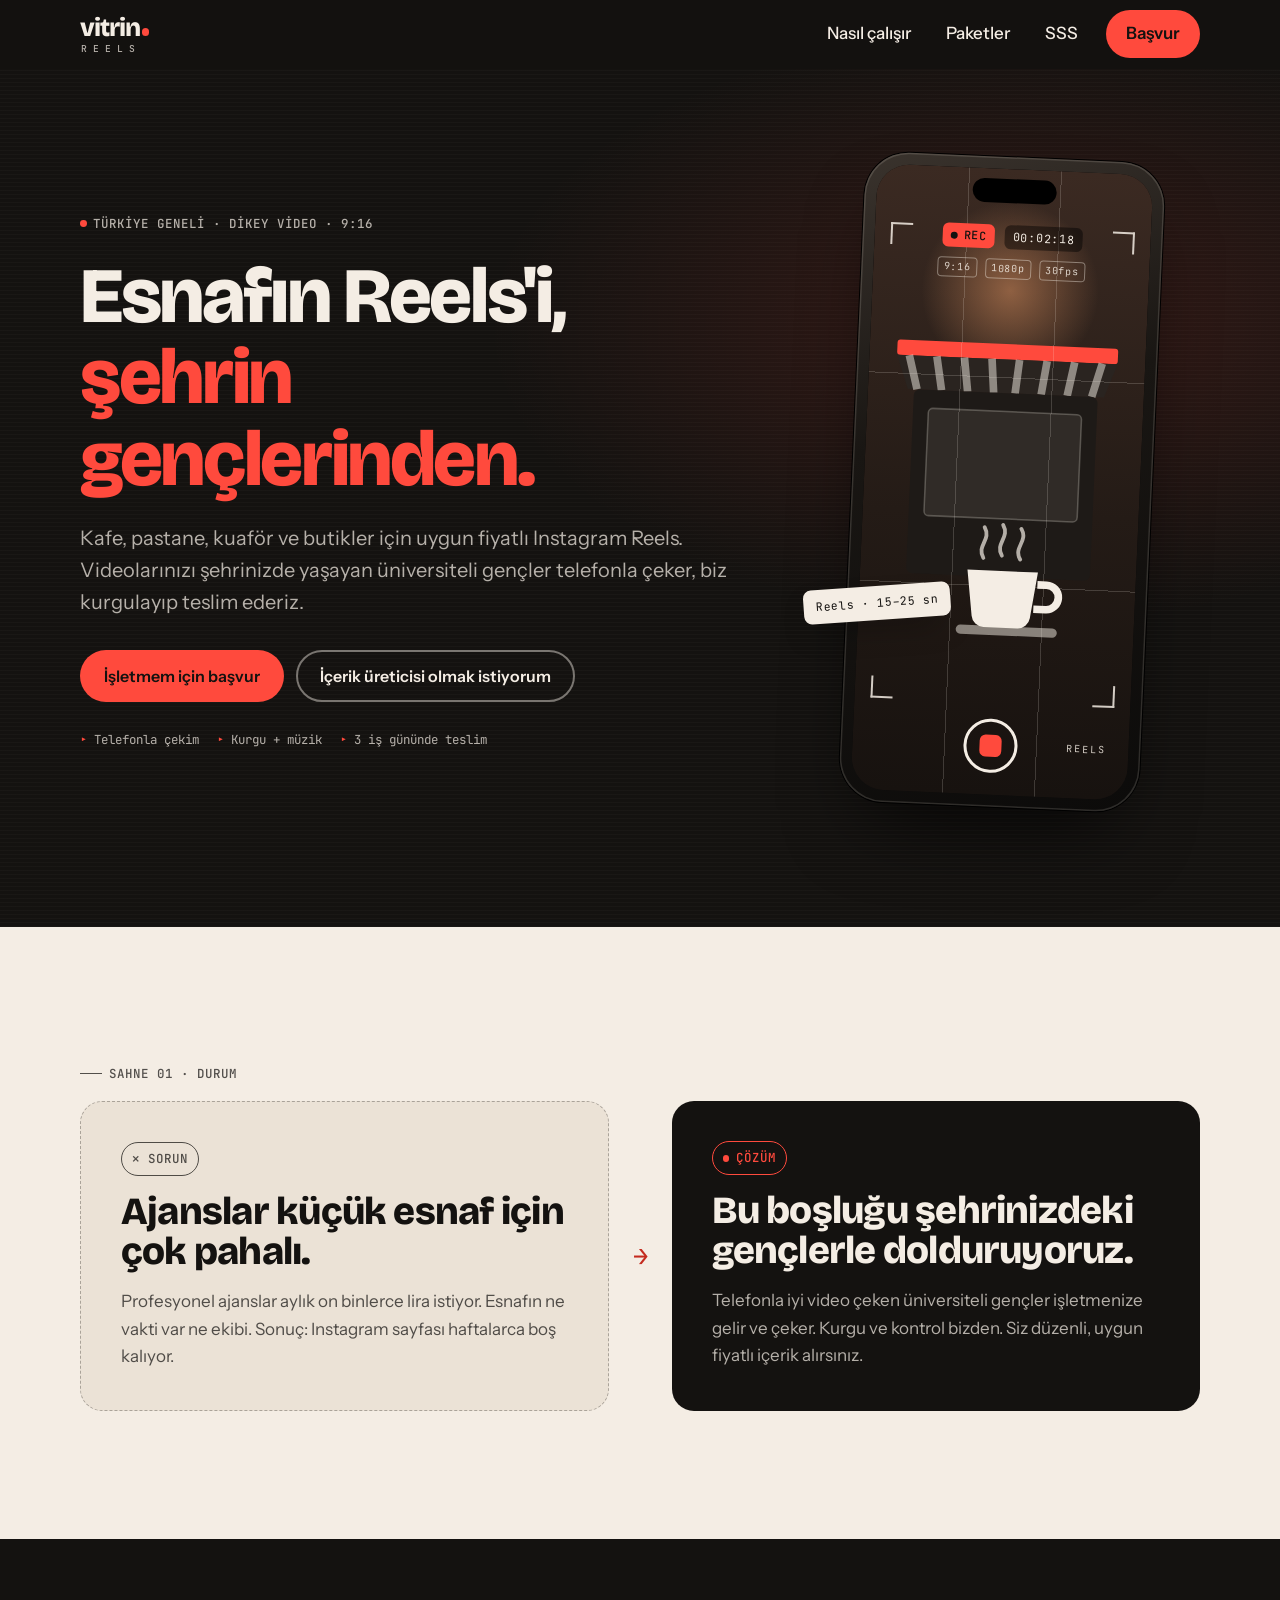
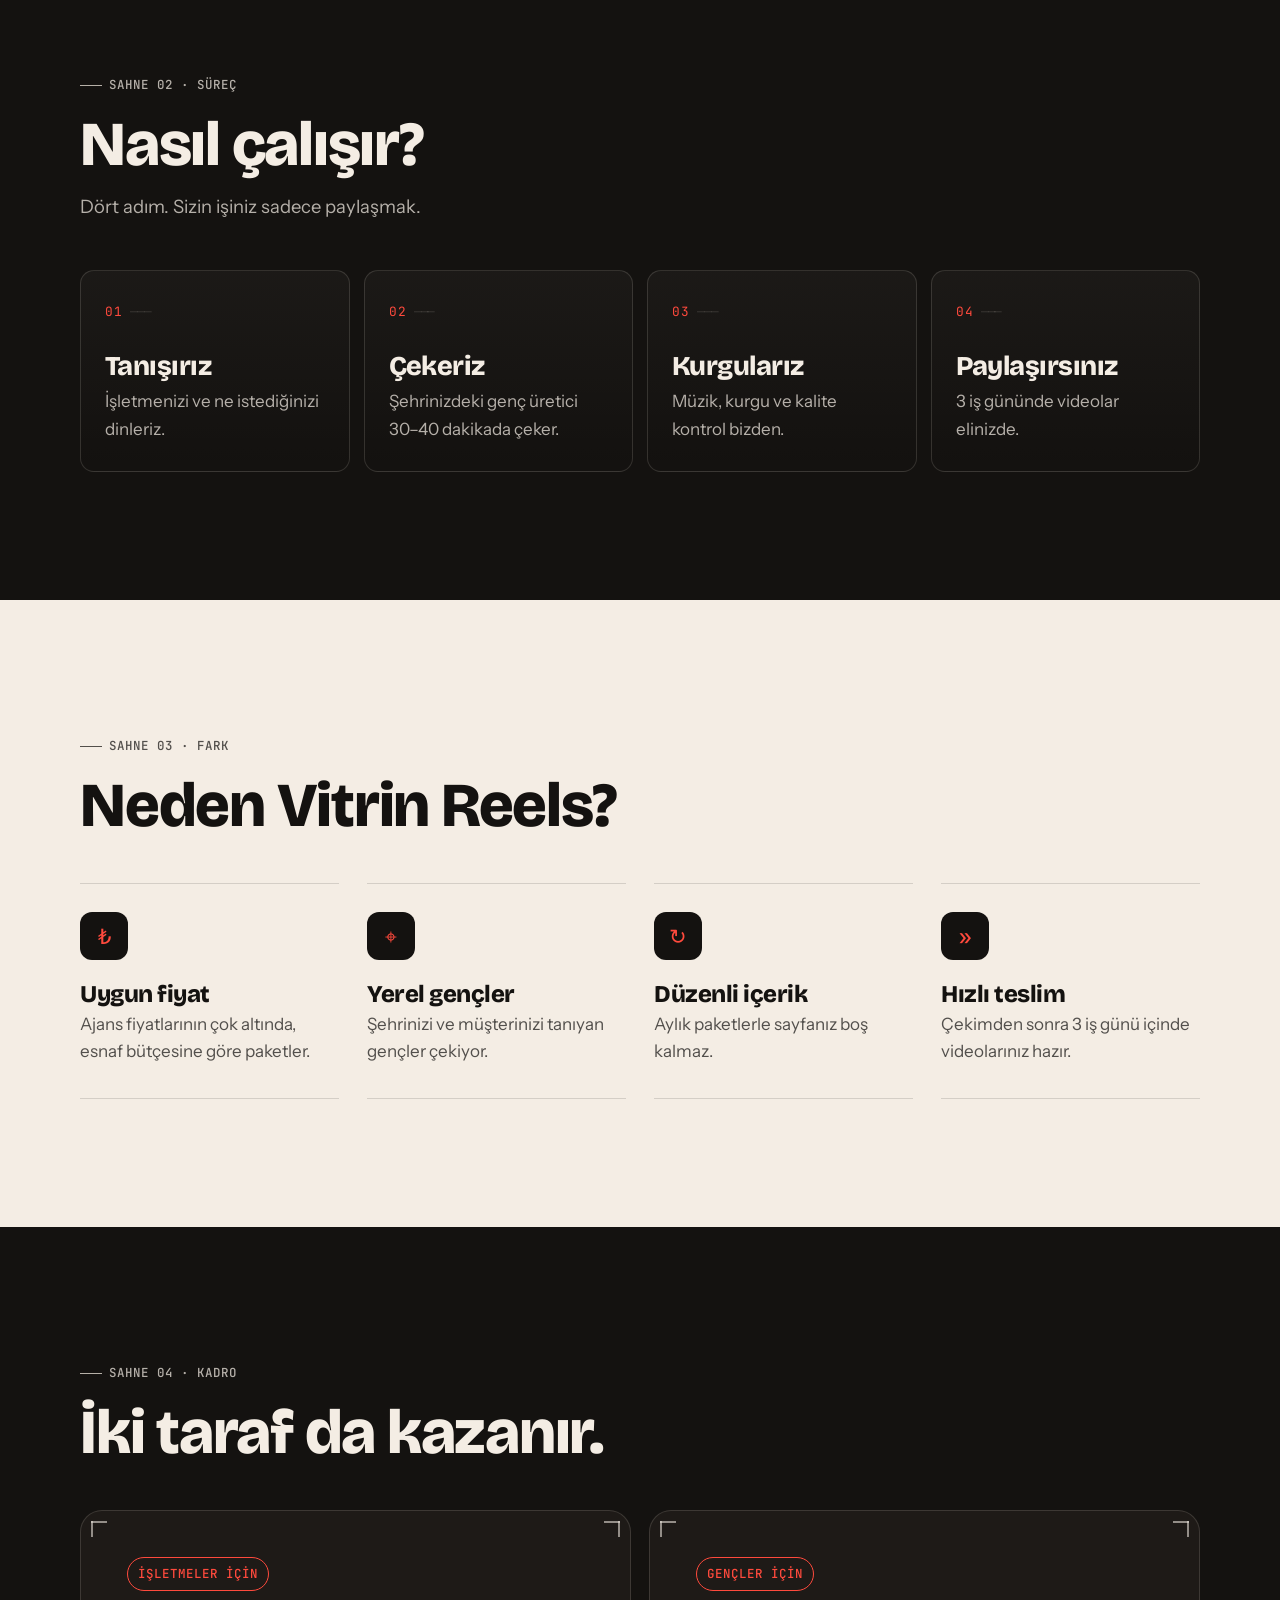
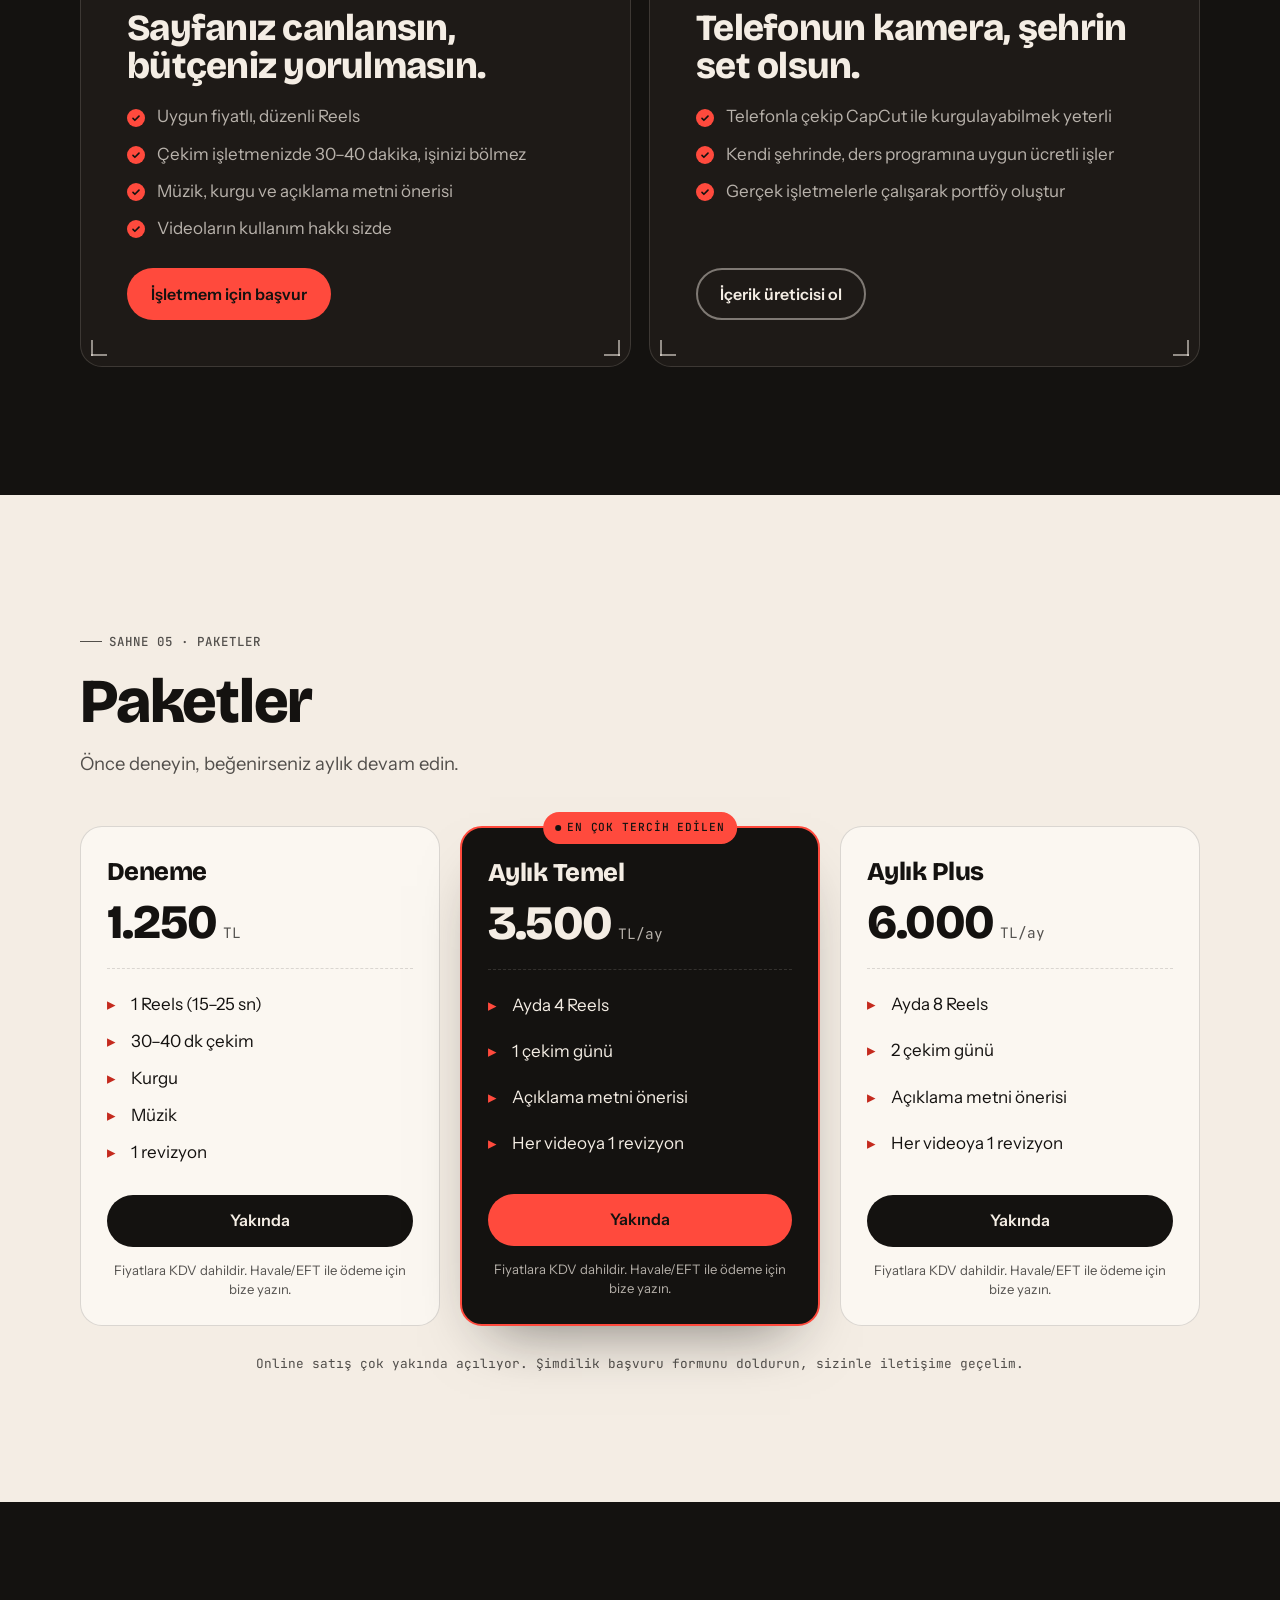
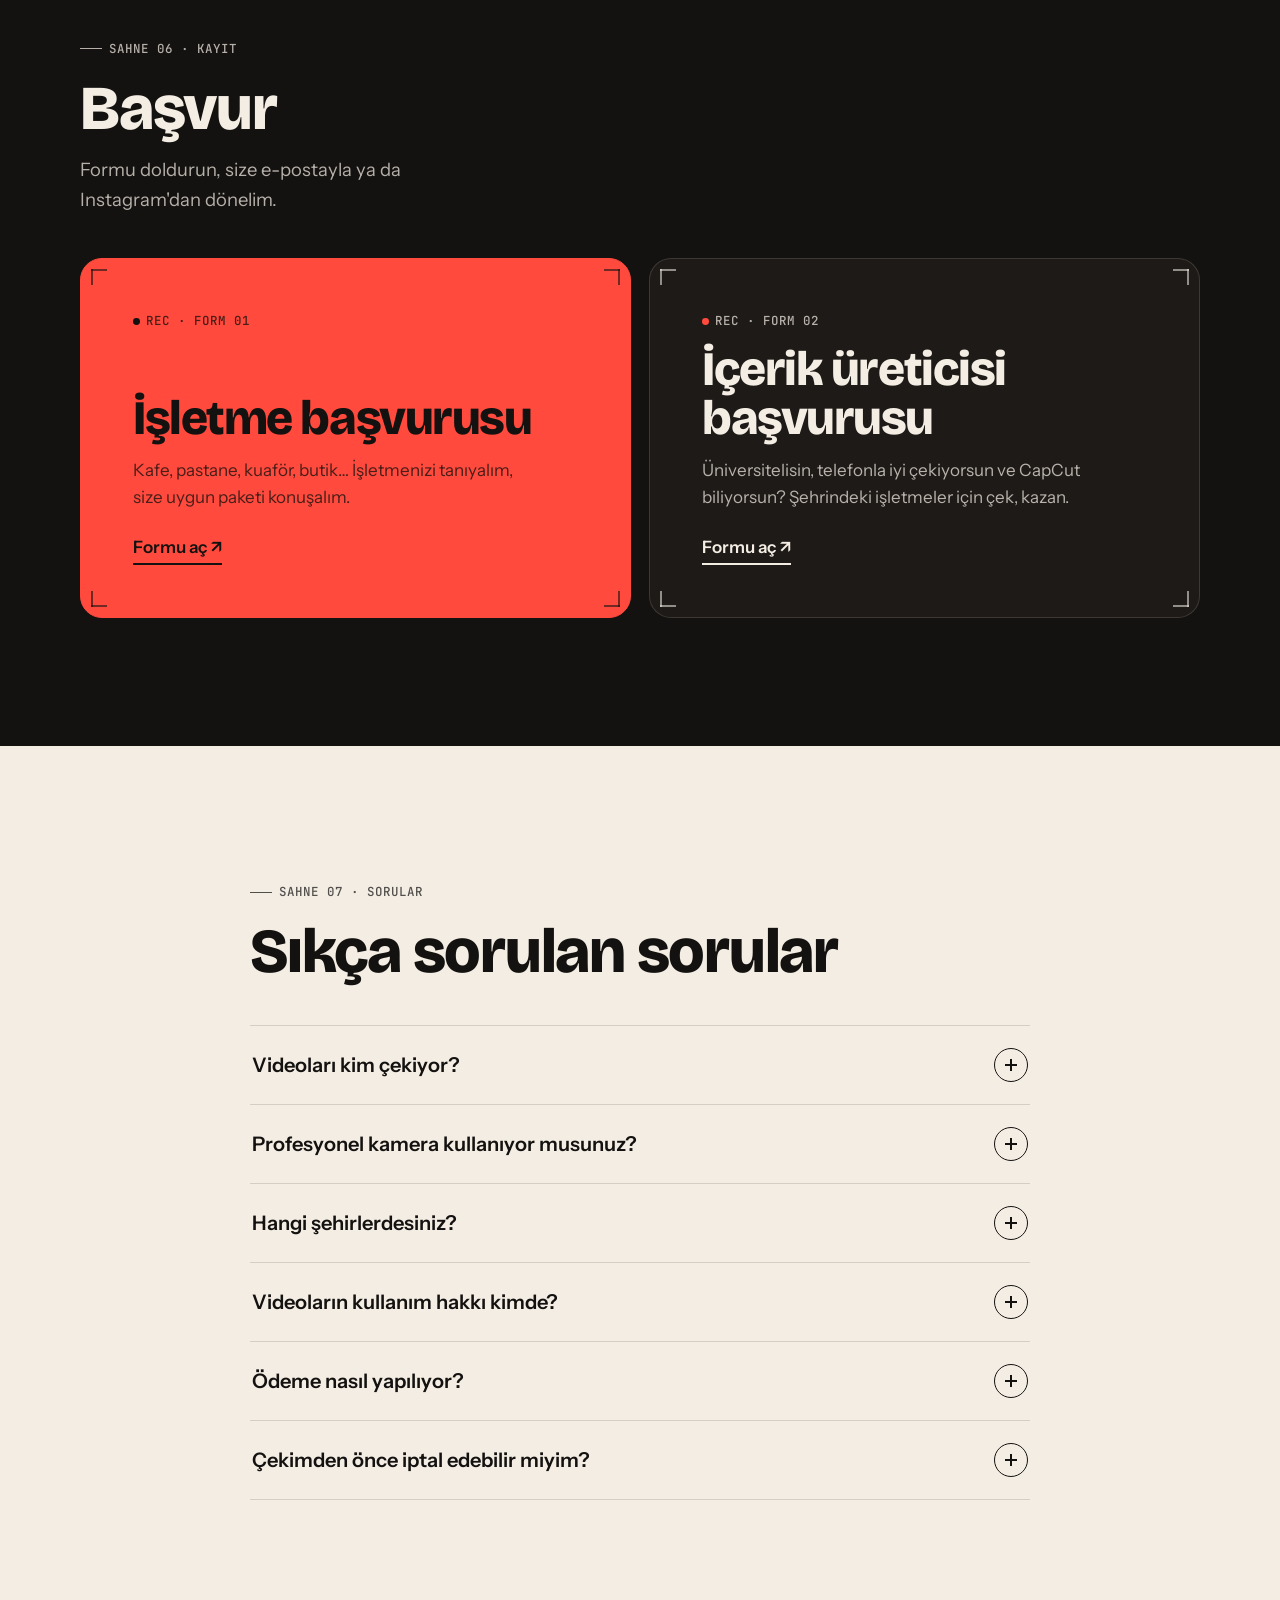
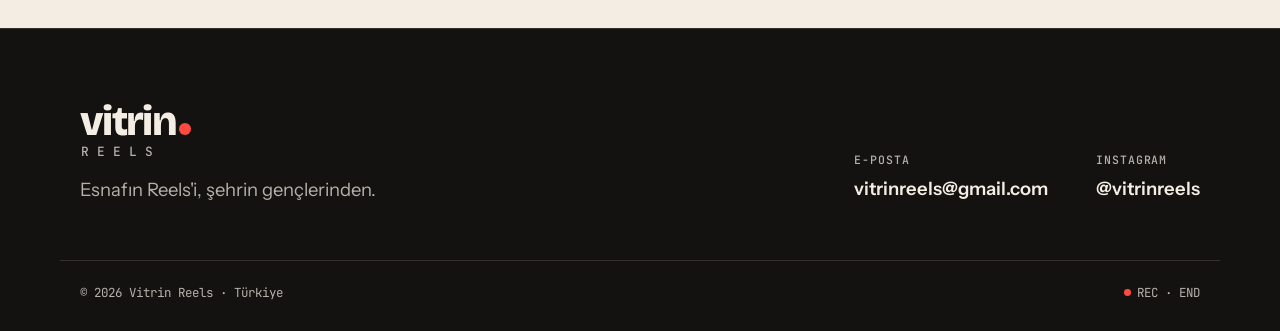
==== index.html @ be43113b "Vitrin Reels statik tanıtım sitesi Co-Authored-By: Claude Opus 5.5 <noreply@anthropic.com> Claude-Se" ====
<!DOCTYPE html>
<html lang="tr">
<head>
  <meta charset="utf-8">
  <meta name="viewport" content="width=device-width, initial-scale=1">
  <title>Vitrin Reels · Esnafın Reels'i, şehrin gençlerinden</title>
  <meta name="description" content="Kafe, pastane, kuaför ve butikler için uygun fiyatlı Instagram Reels. Videolarınızı şehrinizdeki üniversiteli gençler çekiyor, 3 iş gününde teslim ediyoruz.">
  <meta name="theme-color" content="#141210">
  <link rel="canonical" href="https://vitrinreels.netlify.app/">

  <!-- Open Graph -->
  <meta property="og:type" content="website">
  <meta property="og:locale" content="tr_TR">
  <meta property="og:site_name" content="Vitrin Reels">
  <meta property="og:title" content="Vitrin Reels · Esnafın Reels'i, şehrin gençlerinden">
  <meta property="og:description" content="Küçük işletmeler için uygun fiyatlı Instagram Reels. Şehrinizdeki üniversiteli gençler çekiyor, biz kurguluyoruz.">
  <meta property="og:url" content="https://vitrinreels.netlify.app/">
  <meta property="og:image" content="https://vitrinreels.netlify.app/assets/og-image.png">
  <meta property="og:image:width" content="1200">
  <meta property="og:image:height" content="630">
  <meta property="og:image:alt" content="Vitrin Reels logosu ve sloganı: Esnafın Reels'i, şehrin gençlerinden.">
  <meta name="twitter:card" content="summary_large_image">

  <link rel="icon" href="assets/favicon.svg" type="image/svg+xml">

  <link rel="preconnect" href="https://fonts.googleapis.com">
  <link rel="preconnect" href="https://fonts.gstatic.com" crossorigin>
  <link href="https://fonts.googleapis.com/css2?family=Bricolage+Grotesque:opsz,wght@12..96,800&family=Instrument+Sans:wght@400;500;600&family=JetBrains+Mono:wght@400;500&display=swap" rel="stylesheet">
  <link rel="stylesheet" href="styles.css">
  <script>document.documentElement.classList.add('js');</script>
</head>
<body>
  <a class="skip-link" href="#main">İçeriğe geç</a>

  <!-- ============ ÜST MENÜ ============ -->
  <header class="site-header" id="top">
    <div class="container header-inner">
      <a href="#top" class="logo" aria-label="Vitrin Reels ana sayfa">
        <span class="logo-word">vitrin<span class="logo-dot" aria-hidden="true"></span></span>
        <span class="logo-sub" aria-hidden="true">REELS</span>
      </a>

      <button class="nav-toggle" type="button" aria-expanded="false" aria-controls="site-nav">
        <span class="nav-toggle-bars" aria-hidden="true"></span>
        <span class="sr-only">Menüyü aç</span>
      </button>

      <nav class="site-nav" id="site-nav" aria-label="Ana menü">
        <ul>
          <li><a href="#nasil-calisir">Nasıl çalışır</a></li>
          <li><a href="#paketler">Paketler</a></li>
          <li><a href="#sss">SSS</a></li>
          <li><a href="#basvur" class="nav-cta">Başvur</a></li>
        </ul>
      </nav>
    </div>
  </header>

  <main id="main">

    <!-- ============ HERO ============ -->
    <section class="hero section-dark" aria-labelledby="hero-title">
      <div class="container hero-inner">
        <div class="hero-copy">
          <p class="eyebrow"><span class="rec-dot" aria-hidden="true"></span>Türkiye geneli · Dikey video · 9:16</p>
          <h1 id="hero-title">Esnafın Reels'i, <span class="accent">şehrin gençlerinden.</span></h1>
          <p class="lead">Kafe, pastane, kuaför ve butikler için uygun fiyatlı Instagram Reels. Videolarınızı şehrinizde yaşayan üniversiteli gençler telefonla çeker, biz kurgulayıp teslim ederiz.</p>
          <div class="hero-actions">
            <a class="btn btn-primary" href="https://docs.google.com/forms/d/e/1FAIpQLScoWsNWfD9kAxKCf1tmM8WIhDssrzNHuxrpCHWDrNPGf_NB4g/viewform" target="_blank" rel="noopener">İşletmem için başvur <span class="sr-only">(yeni sekmede açılır)</span></a>
            <a class="btn btn-ghost" href="https://docs.google.com/forms/d/e/1FAIpQLSdbglWuqk3YiupQn_9ULbdNvrzKABkJ-2bBpy2M4EHx_Mv60g/viewform" target="_blank" rel="noopener">İçerik üreticisi olmak istiyorum <span class="sr-only">(yeni sekmede açılır)</span></a>
          </div>
          <ul class="hero-tags" aria-label="Öne çıkanlar">
            <li>Telefonla çekim</li>
            <li>Kurgu + müzik</li>
            <li>3 iş gününde teslim</li>
          </ul>
        </div>

        <div class="hero-visual">
          <div class="phone" role="img" aria-label="Telefon ekranında kayıt yapan bir Reels çekimi canlandırması">
            <div class="phone-notch" aria-hidden="true"></div>
            <div class="viewfinder" aria-hidden="true">
              <div class="vf-scene">
                <span class="vf-sun"></span>
                <!-- Basit vitrin / kafe sahnesi -->
                <svg class="vf-illustration" viewBox="0 0 180 320" xmlns="http://www.w3.org/2000/svg">
                  <rect x="18" y="70" width="144" height="10" rx="2" fill="#ff4a3d"/>
                  <path d="M18 80h144l-8 22H26z" fill="#2a2420"/>
                  <path d="M26 80l6 22M44 80l4 22M62 80l3 22M80 80l2 22M98 80l-2 22M116 80l-3 22M134 80l-4 22M152 80l-6 22" stroke="#f4ede4" stroke-opacity=".5" stroke-width="5"/>
                  <rect x="30" y="102" width="120" height="120" rx="4" fill="#1e1a17"/>
                  <rect x="40" y="114" width="100" height="70" rx="3" fill="#f4ede4" fill-opacity=".08" stroke="#f4ede4" stroke-opacity=".25"/>
                  <g class="vf-steam" stroke="#f4ede4" stroke-opacity=".7" stroke-width="2.5" fill="none" stroke-linecap="round">
                    <path d="M80 210c-5-8 5-12 0-20"/>
                    <path d="M92 208c-5-8 5-12 0-20"/>
                    <path d="M104 210c-5-8 5-12 0-20"/>
                  </g>
                  <path d="M70 218h46l-4 30a8 8 0 0 1-8 7H82a8 8 0 0 1-8-7z" fill="#f4ede4"/>
                  <path d="M116 226h6a8 8 0 0 1 0 16h-8" stroke="#f4ede4" stroke-width="5" fill="none"/>
                  <rect x="64" y="254" width="66" height="6" rx="3" fill="#f4ede4" fill-opacity=".5"/>
                </svg>
              </div>

              <div class="vf-grid"></div>
              <span class="vf-corner tl"></span><span class="vf-corner tr"></span>
              <span class="vf-corner bl"></span><span class="vf-corner br"></span>

              <div class="vf-top">
                <span class="vf-rec"><span class="rec-dot"></span>REC</span>
                <span class="vf-time" data-timecode>00:00:00</span>
              </div>
              <div class="vf-meta">
                <span>9:16</span><span>1080p</span><span>30fps</span>
              </div>

              <div class="vf-caption">
                <span class="vf-caption-line">Bugün vitrinde:</span>
                <span class="vf-caption-line strong">taze çıkan kahve ☕</span>
              </div>

              <div class="vf-bottom">
                <div class="vf-audio"><i></i><i></i><i></i><i></i><i></i><i></i></div>
                <span class="vf-shutter"></span>
                <span class="vf-label">REELS</span>
              </div>
            </div>
          </div>
          <span class="hero-badge" aria-hidden="true">Reels · 15–25 sn</span>
        </div>
      </div>
    </section>

    <!-- ============ SORUN / ÇÖZÜM ============ -->
    <section class="problem section-light" aria-labelledby="problem-title">
      <div class="container">
        <p class="section-tag">Sahne 01 · Durum</p>
        <h2 id="problem-title" class="sr-only">Sorun ve çözüm</h2>
        <div class="ps-grid">
          <article class="ps-card ps-problem reveal">
            <p class="tag tag-muted">✕ Sorun</p>
            <h3>Ajanslar küçük esnaf için çok pahalı.</h3>
            <p>Profesyonel ajanslar aylık on binlerce lira istiyor. Esnafın ne vakti var ne ekibi. Sonuç: Instagram sayfası haftalarca boş kalıyor.</p>
          </article>
          <div class="ps-arrow" aria-hidden="true">→</div>
          <article class="ps-card ps-solution reveal">
            <p class="tag"><span class="rec-dot" aria-hidden="true"></span>Çözüm</p>
            <h3>Bu boşluğu şehrinizdeki gençlerle dolduruyoruz.</h3>
            <p>Telefonla iyi video çeken üniversiteli gençler işletmenize gelir ve çeker. Kurgu ve kontrol bizden. Siz düzenli, uygun fiyatlı içerik alırsınız.</p>
          </article>
        </div>
      </div>
    </section>

    <!-- ============ NASIL ÇALIŞIR ============ -->
    <section class="how section-dark" id="nasil-calisir" aria-labelledby="how-title">
      <div class="container">
        <p class="section-tag">Sahne 02 · Süreç</p>
        <h2 id="how-title">Nasıl çalışır?</h2>
        <p class="section-lead">Dört adım. Sizin işiniz sadece paylaşmak.</p>
        <ol class="steps">
          <li class="step reveal">
            <span class="step-num">01</span>
            <h3>Tanışırız</h3>
            <p>İşletmenizi ve ne istediğinizi dinleriz.</p>
          </li>
          <li class="step reveal">
            <span class="step-num">02</span>
            <h3>Çekeriz</h3>
            <p>Şehrinizdeki genç üretici 30–40 dakikada çeker.</p>
          </li>
          <li class="step reveal">
            <span class="step-num">03</span>
            <h3>Kurgularız</h3>
            <p>Müzik, kurgu ve kalite kontrol bizden.</p>
          </li>
          <li class="step reveal">
            <span class="step-num">04</span>
            <h3>Paylaşırsınız</h3>
            <p>3 iş gününde videolar elinizde.</p>
          </li>
        </ol>
      </div>
    </section>

    <!-- ============ NEDEN ============ -->
    <section class="why section-light" aria-labelledby="why-title">
      <div class="container">
        <p class="section-tag">Sahne 03 · Fark</p>
        <h2 id="why-title">Neden Vitrin Reels?</h2>
        <ul class="why-grid">
          <li class="why-item reveal">
            <span class="why-icon" aria-hidden="true">₺</span>
            <h3>Uygun fiyat</h3>
            <p>Ajans fiyatlarının çok altında, esnaf bütçesine göre paketler.</p>
          </li>
          <li class="why-item reveal">
            <span class="why-icon" aria-hidden="true">⌖</span>
            <h3>Yerel gençler</h3>
            <p>Şehrinizi ve müşterinizi tanıyan gençler çekiyor.</p>
          </li>
          <li class="why-item reveal">
            <span class="why-icon" aria-hidden="true">↻</span>
            <h3>Düzenli içerik</h3>
            <p>Aylık paketlerle sayfanız boş kalmaz.</p>
          </li>
          <li class="why-item reveal">
            <span class="why-icon" aria-hidden="true">»</span>
            <h3>Hızlı teslim</h3>
            <p>Çekimden sonra 3 iş günü içinde videolarınız hazır.</p>
          </li>
        </ul>
      </div>
    </section>

    <!-- ============ İKİ KİTLE ============ -->
    <section class="audience section-dark" aria-labelledby="audience-title">
      <div class="container">
        <p class="section-tag">Sahne 04 · Kadro</p>
        <h2 id="audience-title">İki taraf da kazanır.</h2>
        <div class="audience-grid">
          <article class="aud-card framed reveal">
            <span class="frame-corners" aria-hidden="true"></span>
            <p class="tag">İşletmeler için</p>
            <h3>Sayfanız canlansın, bütçeniz yorulmasın.</h3>
            <ul class="check-list">
              <li>Uygun fiyatlı, düzenli Reels</li>
              <li>Çekim işletmenizde 30–40 dakika, işinizi bölmez</li>
              <li>Müzik, kurgu ve açıklama metni önerisi</li>
              <li>Videoların kullanım hakkı sizde</li>
            </ul>
            <a class="btn btn-primary" href="https://docs.google.com/forms/d/e/1FAIpQLScoWsNWfD9kAxKCf1tmM8WIhDssrzNHuxrpCHWDrNPGf_NB4g/viewform" target="_blank" rel="noopener">İşletmem için başvur <span class="sr-only">(yeni sekmede açılır)</span></a>
          </article>
          <article class="aud-card framed reveal">
            <span class="frame-corners" aria-hidden="true"></span>
            <p class="tag">Gençler için</p>
            <h3>Telefonun kamera, şehrin set olsun.</h3>
            <ul class="check-list">
              <li>Telefonla çekip CapCut ile kurgulayabilmek yeterli</li>
              <li>Kendi şehrinde, ders programına uygun ücretli işler</li>
              <li>Gerçek işletmelerle çalışarak portföy oluştur</li>
            </ul>
            <a class="btn btn-ghost" href="https://docs.google.com/forms/d/e/1FAIpQLSdbglWuqk3YiupQn_9ULbdNvrzKABkJ-2bBpy2M4EHx_Mv60g/viewform" target="_blank" rel="noopener">İçerik üreticisi ol <span class="sr-only">(yeni sekmede açılır)</span></a>
          </article>
        </div>
      </div>
    </section>

    <!-- ============ PAKETLER ============ -->
    <section class="pricing section-light" id="paketler" aria-labelledby="pricing-title">
      <div class="container">
        <p class="section-tag">Sahne 05 · Paketler</p>
        <h2 id="pricing-title">Paketler</h2>
        <p class="section-lead">Önce deneyin, beğenirseniz aylık devam edin.</p>

        <div class="plans">
          <article class="plan reveal">
            <header class="plan-head">
              <h3>Deneme</h3>
              <p class="plan-price"><span class="amount">1.250</span> <span class="cur">TL</span></p>
            </header>
            <ul class="plan-list">
              <li>1 Reels (15–25 sn)</li>
              <li>30–40 dk çekim</li>
              <li>Kurgu</li>
              <li>Müzik</li>
              <li>1 revizyon</li>
            </ul>
            <a class="btn btn-dark btn-block buy-btn" data-plan="deneme" href="https://docs.google.com/forms/d/e/1FAIpQLScoWsNWfD9kAxKCf1tmM8WIhDssrzNHuxrpCHWDrNPGf_NB4g/viewform" target="_blank" rel="noopener">Yakında</a>
            <p class="plan-note">Fiyatlara KDV dahildir. Havale/EFT ile ödeme için bize yazın.</p>
          </article>

          <article class="plan plan-featured reveal">
            <p class="plan-badge"><span class="rec-dot" aria-hidden="true"></span>En çok tercih edilen</p>
            <header class="plan-head">
              <h3>Aylık Temel</h3>
              <p class="plan-price"><span class="amount">3.500</span> <span class="cur">TL/ay</span></p>
            </header>
            <ul class="plan-list">
              <li>Ayda 4 Reels</li>
              <li>1 çekim günü</li>
              <li>Açıklama metni önerisi</li>
              <li>Her videoya 1 revizyon</li>
            </ul>
            <a class="btn btn-primary btn-block buy-btn" data-plan="temel" href="https://docs.google.com/forms/d/e/1FAIpQLScoWsNWfD9kAxKCf1tmM8WIhDssrzNHuxrpCHWDrNPGf_NB4g/viewform" target="_blank" rel="noopener">Yakında</a>
            <p class="plan-note">Fiyatlara KDV dahildir. Havale/EFT ile ödeme için bize yazın.</p>
          </article>

          <article class="plan reveal">
            <header class="plan-head">
              <h3>Aylık Plus</h3>
              <p class="plan-price"><span class="amount">6.000</span> <span class="cur">TL/ay</span></p>
            </header>
            <ul class="plan-list">
              <li>Ayda 8 Reels</li>
              <li>2 çekim günü</li>
              <li>Açıklama metni önerisi</li>
              <li>Her videoya 1 revizyon</li>
            </ul>
            <a class="btn btn-dark btn-block buy-btn" data-plan="plus" href="https://docs.google.com/forms/d/e/1FAIpQLScoWsNWfD9kAxKCf1tmM8WIhDssrzNHuxrpCHWDrNPGf_NB4g/viewform" target="_blank" rel="noopener">Yakında</a>
            <p class="plan-note">Fiyatlara KDV dahildir. Havale/EFT ile ödeme için bize yazın.</p>
          </article>
        </div>
        <p class="pricing-status" data-sales-status>Online satış çok yakında açılıyor. Şimdilik başvuru formunu doldurun, sizinle iletişime geçelim.</p>
      </div>
    </section>

    <!-- ============ BAŞVURU ============ -->
    <section class="apply section-dark" id="basvur" aria-labelledby="apply-title">
      <div class="container">
        <p class="section-tag">Sahne 06 · Kayıt</p>
        <h2 id="apply-title">Başvur</h2>
        <p class="section-lead">Formu doldurun, size e-postayla ya da Instagram'dan dönelim.</p>
        <div class="apply-grid">
          <a class="apply-card reveal" href="https://docs.google.com/forms/d/e/1FAIpQLScoWsNWfD9kAxKCf1tmM8WIhDssrzNHuxrpCHWDrNPGf_NB4g/viewform" target="_blank" rel="noopener">
            <span class="frame-corners" aria-hidden="true"></span>
            <span class="apply-meta" aria-hidden="true"><span class="rec-dot"></span>REC · Form 01</span>
            <span class="apply-title">İşletme başvurusu</span>
            <span class="apply-desc">Kafe, pastane, kuaför, butik… İşletmenizi tanıyalım, size uygun paketi konuşalım.</span>
            <span class="apply-go">Formu aç <span aria-hidden="true">↗</span><span class="sr-only">(yeni sekmede açılır)</span></span>
          </a>
          <a class="apply-card reveal" href="https://docs.google.com/forms/d/e/1FAIpQLSdbglWuqk3YiupQn_9ULbdNvrzKABkJ-2bBpy2M4EHx_Mv60g/viewform" target="_blank" rel="noopener">
            <span class="frame-corners" aria-hidden="true"></span>
            <span class="apply-meta" aria-hidden="true"><span class="rec-dot"></span>REC · Form 02</span>
            <span class="apply-title">İçerik üreticisi başvurusu</span>
            <span class="apply-desc">Üniversitelisin, telefonla iyi çekiyorsun ve CapCut biliyorsun? Şehrindeki işletmeler için çek, kazan.</span>
            <span class="apply-go">Formu aç <span aria-hidden="true">↗</span><span class="sr-only">(yeni sekmede açılır)</span></span>
          </a>
        </div>
      </div>
    </section>

    <!-- ============ SSS ============ -->
    <section class="faq section-light" id="sss" aria-labelledby="faq-title">
      <div class="container container-narrow">
        <p class="section-tag">Sahne 07 · Sorular</p>
        <h2 id="faq-title">Sıkça sorulan sorular</h2>
        <div class="accordion">
          <div class="acc-item">
            <h3 class="acc-heading">
              <button class="acc-trigger" type="button" aria-expanded="false" aria-controls="faq-1" id="faq-1-btn">Videoları kim çekiyor?<span class="acc-icon" aria-hidden="true"></span></button>
            </h3>
            <div class="acc-panel" id="faq-1" role="region" aria-labelledby="faq-1-btn">
              <div class="acc-inner"><p>İşletmenizin bulunduğu şehirde yaşayan üniversiteli içerik üreticilerimiz. Başvuran gençleri değerlendirip seçiyoruz; son kurgu ve kalite kontrol ekibimizde.</p></div>
            </div>
          </div>
          <div class="acc-item">
            <h3 class="acc-heading">
              <button class="acc-trigger" type="button" aria-expanded="false" aria-controls="faq-2" id="faq-2-btn">Profesyonel kamera kullanıyor musunuz?<span class="acc-icon" aria-hidden="true"></span></button>
            </h3>
            <div class="acc-panel" id="faq-2" role="region" aria-labelledby="faq-2-btn">
              <div class="acc-inner"><p>Hayır. İyi telefonlar, doğru ışık ve iyi kurgu Reels için yeterli. Dikey, doğal görüntüler Instagram'da zaten en iyi sonucu veriyor.</p></div>
            </div>
          </div>
          <div class="acc-item">
            <h3 class="acc-heading">
              <button class="acc-trigger" type="button" aria-expanded="false" aria-controls="faq-3" id="faq-3-btn">Hangi şehirlerdesiniz?<span class="acc-icon" aria-hidden="true"></span></button>
            </h3>
            <div class="acc-panel" id="faq-3" role="region" aria-labelledby="faq-3-btn">
              <div class="acc-inner"><p>İlk şehrimiz Sivas. Türkiye geneline şehir şehir büyüyoruz. Şehriniz henüz listede yoksa yine de başvurun; gelen başvurular bir sonraki şehri seçmemize yol gösteriyor.</p></div>
            </div>
          </div>
          <div class="acc-item">
            <h3 class="acc-heading">
              <button class="acc-trigger" type="button" aria-expanded="false" aria-controls="faq-4" id="faq-4-btn">Videoların kullanım hakkı kimde?<span class="acc-icon" aria-hidden="true"></span></button>
            </h3>
            <div class="acc-panel" id="faq-4" role="region" aria-labelledby="faq-4-btn">
              <div class="acc-inner"><p>İşletmede. Teslim edilen videoları kendi hesaplarınızda dilediğiniz gibi kullanabilirsiniz.</p></div>
            </div>
          </div>
          <div class="acc-item">
            <h3 class="acc-heading">
              <button class="acc-trigger" type="button" aria-expanded="false" aria-controls="faq-5" id="faq-5-btn">Ödeme nasıl yapılıyor?<span class="acc-icon" aria-hidden="true"></span></button>
            </h3>
            <div class="acc-panel" id="faq-5" role="region" aria-labelledby="faq-5-btn">
              <div class="acc-inner"><p>Kartla Shopier üzerinden ya da havale/EFT ile ödeyebilirsiniz. Ödemeler faturalıdır.</p></div>
            </div>
          </div>
          <div class="acc-item">
            <h3 class="acc-heading">
              <button class="acc-trigger" type="button" aria-expanded="false" aria-controls="faq-6" id="faq-6-btn">Çekimden önce iptal edebilir miyim?<span class="acc-icon" aria-hidden="true"></span></button>
            </h3>
            <div class="acc-panel" id="faq-6" role="region" aria-labelledby="faq-6-btn">
              <div class="acc-inner"><p>Evet. Çekimden önce iptal ederseniz ücretiniz iade edilir. Çekim yapıldıktan sonra iade yapılmaz.</p></div>
            </div>
          </div>
        </div>
      </div>
    </section>
  </main>

  <!-- ============ FOOTER ============ -->
  <footer class="site-footer section-dark">
    <div class="container footer-inner">
      <div class="footer-brand">
        <a href="#top" class="logo logo-lg" aria-label="Vitrin Reels, sayfa başına dön">
          <span class="logo-word">vitrin<span class="logo-dot" aria-hidden="true"></span></span>
          <span class="logo-sub" aria-hidden="true">REELS</span>
        </a>
        <p class="footer-slogan">Esnafın Reels'i, şehrin gençlerinden.</p>
      </div>
      <ul class="footer-links">
        <li><span class="footer-label">E-posta</span><a href="mailto:vitrinreels@gmail.com">vitrinreels@gmail.com</a></li>
        <li><span class="footer-label">Instagram</span><a href="https://instagram.com/vitrinreels" target="_blank" rel="noopener">@vitrinreels <span class="sr-only">(yeni sekmede açılır)</span></a></li>
      </ul>
    </div>
    <div class="container footer-bottom">
      <p>© 2026 Vitrin Reels · Türkiye</p>
      <p class="footer-rec" aria-hidden="true"><span class="rec-dot"></span>REC · END</p>
    </div>
  </footer>

  <script src="script.js" defer></script>
</body>
</html>
---- styles.css ----
/* =========================================================
   Vitrin Reels — styles.css
   Tema: kamera vizörü / kayıt ekranı
   ========================================================= */

:root {
  --ink: #141210;
  --ink-2: #1e1a17;
  --ink-3: #2a2420;
  --cream: #f4ede4;
  --cream-2: #ebe2d6;
  --red: #ff4a3d;
  --red-dark: #c42a1e;           /* krem zemin üzerinde metin için (AA kontrast) */
  --muted-dark: rgba(244, 237, 228, .72);
  --muted-light: rgba(20, 18, 16, .72);
  --line-dark: rgba(244, 237, 228, .14);
  --line-light: rgba(20, 18, 16, .14);

  --f-display: "Bricolage Grotesque", "Arial Black", system-ui, sans-serif;
  --f-body: "Instrument Sans", system-ui, -apple-system, "Segoe UI", sans-serif;
  --f-mono: "JetBrains Mono", ui-monospace, "SFMono-Regular", Menlo, monospace;

  --radius: 14px;
  --radius-lg: 22px;
  --container: 1160px;
  --header-h: 68px;
  --ease: cubic-bezier(.2, .7, .2, 1);
}

/* ---------- Temel ---------- */
*, *::before, *::after { box-sizing: border-box; }
html { scroll-behavior: smooth; scroll-padding-top: calc(var(--header-h) + 12px); -webkit-text-size-adjust: 100%; }
body {
  margin: 0;
  font-family: var(--f-body);
  font-size: 1.0625rem;
  line-height: 1.6;
  color: var(--cream);
  background: var(--ink);
  -webkit-font-smoothing: antialiased;
  text-rendering: optimizeLegibility;
}
img, svg { display: block; max-width: 100%; }
a { color: inherit; }
h1, h2, h3 { margin: 0; font-family: var(--f-display); font-weight: 800; line-height: 1.04; letter-spacing: -.02em; }
p { margin: 0; }
ul, ol { margin: 0; padding: 0; list-style: none; }

:focus-visible { outline: 3px solid var(--red); outline-offset: 3px; border-radius: 6px; }
.section-light :focus-visible { outline-color: var(--red-dark); }

.sr-only {
  position: absolute !important; width: 1px; height: 1px; padding: 0; margin: -1px;
  overflow: hidden; clip: rect(0 0 0 0); white-space: nowrap; border: 0;
}
.skip-link {
  position: absolute; left: 12px; top: -60px; z-index: 200;
  background: var(--red); color: var(--ink); padding: 10px 16px; border-radius: 8px;
  font-weight: 600; text-decoration: none; transition: top .2s;
}
.skip-link:focus { top: 12px; }

.container { width: 100%; max-width: var(--container); margin-inline: auto; padding-inline: 20px; }
.container-narrow { max-width: 820px; }

.section-dark { background: var(--ink); color: var(--cream); }
.section-light { background: var(--cream); color: var(--ink); }

section { padding-block: clamp(72px, 11vw, 128px); position: relative; }

/* ---------- Ortak parçalar ---------- */
.rec-dot {
  display: inline-block; width: .55em; height: .55em; border-radius: 50%;
  background: var(--red); margin-right: .5em; vertical-align: .08em;
  animation: blink 1.4s steps(1, end) infinite;
}
.section-light .rec-dot { background: var(--red-dark); }
@keyframes blink { 0%, 60% { opacity: 1; } 61%, 100% { opacity: .2; } }

.eyebrow, .section-tag, .tag, .plan-badge, .footer-label, .apply-meta {
  font-family: var(--f-mono);
  font-size: .78rem;
  font-weight: 500;
  letter-spacing: .08em;
  text-transform: uppercase;
}

.section-tag {
  display: inline-flex; align-items: center; gap: .6em;
  margin-bottom: 18px; color: var(--muted-dark);
}
.section-tag::before {
  content: ""; width: 22px; height: 1px; background: currentColor;
}
.section-light .section-tag { color: var(--muted-light); }

h2 { font-size: clamp(2.2rem, 6.5vw, 3.9rem); }
.section-lead { margin-top: 14px; font-size: 1.15rem; color: var(--muted-dark); max-width: 36ch; }
.section-light .section-lead { color: var(--muted-light); }

.tag {
  display: inline-flex; align-items: center;
  padding: 6px 10px; border-radius: 999px;
  border: 1px solid currentColor; color: var(--red);
}
.section-light .tag { color: var(--red-dark); }
.tag-muted, .section-light .tag-muted { color: var(--muted-light); }

/* Butonlar */
.btn {
  display: inline-flex; align-items: center; justify-content: center; gap: .5em;
  min-height: 52px; padding: 14px 22px;
  border-radius: 999px; border: 2px solid transparent;
  font-family: var(--f-body); font-weight: 600; font-size: 1rem; line-height: 1.2;
  text-decoration: none; text-align: center; cursor: pointer;
  transition: transform .2s var(--ease), background-color .2s, color .2s, border-color .2s, box-shadow .2s;
}
.btn:hover { transform: translateY(-2px); }
.btn:active { transform: translateY(0); }
.btn-primary { background: var(--red); color: var(--ink); }
.btn-primary:hover { box-shadow: 0 10px 28px -10px rgba(255, 74, 61, .7); }
.btn-ghost { border-color: rgba(244, 237, 228, .45); color: var(--cream); }
.btn-ghost:hover { border-color: var(--cream); background: rgba(244, 237, 228, .06); }
.btn-dark { background: var(--ink); color: var(--cream); }
.btn-dark:hover { background: #000; }
.btn-block { width: 100%; }

/* Köşe çerçeve işaretleri (vizör) */
.framed, .apply-card { position: relative; }
.frame-corners, .frame-corners::before, .frame-corners::after { pointer-events: none; }
.frame-corners {
  position: absolute; inset: 10px;
  --c: rgba(244, 237, 228, .55); --s: 16px; --w: 2px;
  background:
    linear-gradient(var(--c), var(--c)) top left / var(--s) var(--w),
    linear-gradient(var(--c), var(--c)) top left / var(--w) var(--s),
    linear-gradient(var(--c), var(--c)) top right / var(--s) var(--w),
    linear-gradient(var(--c), var(--c)) top right / var(--w) var(--s),
    linear-gradient(var(--c), var(--c)) bottom left / var(--s) var(--w),
    linear-gradient(var(--c), var(--c)) bottom left / var(--w) var(--s),
    linear-gradient(var(--c), var(--c)) bottom right / var(--s) var(--w),
    linear-gradient(var(--c), var(--c)) bottom right / var(--w) var(--s);
  background-repeat: no-repeat;
  transition: inset .3s var(--ease);
}

/* ---------- Logo ---------- */
.logo {
  display: inline-flex; flex-direction: column; align-items: flex-start;
  text-decoration: none; color: var(--cream); line-height: 1;
}
.logo-word {
  font-family: var(--f-display); font-weight: 800;
  font-size: 1.6rem; letter-spacing: -.04em;
  display: inline-flex; align-items: baseline;
}
.logo-dot {
  display: inline-block; width: .3em; height: .3em; border-radius: 50%;
  background: var(--red); margin-left: .07em;
}
.logo-sub {
  font-family: var(--f-mono); font-weight: 500;
  font-size: .6rem; letter-spacing: .62em; margin-top: 3px; padding-left: .1em;
  color: var(--muted-dark);
}
.logo-lg .logo-word { font-size: 2.6rem; }
.logo-lg .logo-sub { font-size: .8rem; }

/* ---------- Üst menü ---------- */
.site-header {
  position: sticky; top: 0; z-index: 100;
  background: rgba(20, 18, 16, .82);
  -webkit-backdrop-filter: saturate(140%) blur(12px);
  backdrop-filter: saturate(140%) blur(12px);
  border-bottom: 1px solid transparent;
  transition: border-color .3s, background-color .3s;
}
.site-header.is-scrolled { border-bottom-color: var(--line-dark); background: rgba(20, 18, 16, .94); }
.header-inner { display: flex; align-items: center; justify-content: space-between; height: var(--header-h); }

.nav-toggle {
  display: inline-flex; align-items: center; justify-content: center;
  width: 46px; height: 46px; margin-right: -8px;
  background: none; border: 0; color: var(--cream); cursor: pointer; border-radius: 10px;
}
.nav-toggle-bars, .nav-toggle-bars::before, .nav-toggle-bars::after {
  display: block; width: 24px; height: 2px; background: currentColor; border-radius: 2px;
  transition: transform .3s var(--ease), opacity .2s;
}
.nav-toggle-bars { position: relative; }
.nav-toggle-bars::before, .nav-toggle-bars::after { content: ""; position: absolute; left: 0; }
.nav-toggle-bars::before { top: -7px; }
.nav-toggle-bars::after { top: 7px; }
.nav-toggle[aria-expanded="true"] .nav-toggle-bars { background: transparent; }
.nav-toggle[aria-expanded="true"] .nav-toggle-bars::before { transform: translateY(7px) rotate(45deg); }
.nav-toggle[aria-expanded="true"] .nav-toggle-bars::after { transform: translateY(-7px) rotate(-45deg); }

.site-nav a {
  text-decoration: none; font-weight: 500;
}

/* Mobil menü */
@media (max-width: 859px) {
  .site-nav {
    position: fixed; inset: var(--header-h) 0 auto 0;
    background: var(--ink);
    border-bottom: 1px solid var(--line-dark);
    padding: 12px 20px 28px;
    transform: translateY(-8px); opacity: 0; visibility: hidden;
    transition: opacity .25s var(--ease), transform .25s var(--ease), visibility 0s linear .25s;
  }
  .site-nav.is-open {
    transform: none; opacity: 1; visibility: visible;
    transition: opacity .25s var(--ease), transform .25s var(--ease), visibility 0s;
  }
  .site-nav ul { display: flex; flex-direction: column; }
  .site-nav li + li { border-top: 1px solid var(--line-dark); }
  .site-nav a {
    display: block; padding: 16px 4px;
    font-family: var(--f-display); font-weight: 800; font-size: 1.6rem; letter-spacing: -.02em;
  }
  .site-nav .nav-cta { color: var(--red); }
  html:not(.js) .site-nav { position: static; opacity: 1; visibility: visible; transform: none; }
}

/* Masaüstü menü */
@media (min-width: 860px) {
  .nav-toggle { display: none; }
  .site-nav ul { display: flex; align-items: center; gap: 6px; }
  .site-nav a { display: inline-block; padding: 10px 14px; border-radius: 999px; transition: background-color .2s, color .2s; }
  .site-nav a:hover { background: rgba(244, 237, 228, .08); }
  .site-nav .nav-cta { background: var(--red); color: var(--ink); font-weight: 600; margin-left: 8px; padding-inline: 20px; }
  .site-nav .nav-cta:hover { background: var(--cream); }
}

/* ---------- Hero ---------- */
.hero {
  padding-top: clamp(40px, 7vw, 88px);
  padding-bottom: clamp(72px, 10vw, 120px);
  overflow: hidden;
}
.hero::before { /* hafif tarama çizgileri */
  content: ""; position: absolute; inset: 0; pointer-events: none;
  background:
    radial-gradient(60% 50% at 80% 30%, rgba(255, 74, 61, .14), transparent 70%),
    repeating-linear-gradient(0deg, rgba(244, 237, 228, .025) 0 1px, transparent 1px 4px);
}
.hero-inner { position: relative; display: grid; gap: 56px; align-items: center; }
.eyebrow { color: var(--muted-dark); margin-bottom: 22px; display: flex; align-items: center; flex-wrap: wrap; }
.hero h1 { font-size: clamp(2.75rem, 10.5vw, 4.9rem); letter-spacing: -.03em; }
.hero h1 .accent { color: var(--red); }
.lead { margin-top: 22px; font-size: clamp(1.08rem, 2.4vw, 1.25rem); color: var(--muted-dark); max-width: 34em; }
.hero-actions { display: flex; flex-direction: column; gap: 12px; margin-top: 32px; }
.hero-tags { display: flex; flex-wrap: wrap; gap: 8px 18px; margin-top: 28px; font-family: var(--f-mono); font-size: .78rem; color: var(--muted-dark); }
.hero-tags li::before { content: "▸ "; color: var(--red); }

@media (min-width: 520px) {
  .hero-actions { flex-direction: row; flex-wrap: wrap; }
}
@media (min-width: 960px) {
  .hero-inner { grid-template-columns: 1.25fr .75fr; gap: 64px; }
}

/* Telefon + vizör */
.hero-visual { position: relative; display: flex; justify-content: center; }
.phone {
  position: relative;
  width: min(300px, 78vw);
  aspect-ratio: 9 / 19.5;
  padding: 12px;
  border-radius: 44px;
  background: linear-gradient(160deg, #3a332d, #191613 40%, #0c0b0a);
  box-shadow:
    0 0 0 1.5px rgba(244, 237, 228, .14) inset,
    0 40px 80px -30px rgba(0, 0, 0, .8),
    0 0 0 1px #000;
  transform: rotate(2.5deg);
}
.phone-notch {
  position: absolute; top: 22px; left: 50%; transform: translateX(-50%);
  width: 84px; height: 24px; border-radius: 20px; background: #000; z-index: 5;
}
.viewfinder {
  position: relative; width: 100%; height: 100%;
  border-radius: 33px; overflow: hidden;
  background: #0f0d0c;
  font-family: var(--f-mono); color: var(--cream);
}
.vf-scene {
  position: absolute; inset: 0;
  background: linear-gradient(180deg, #3b2a22 0%, #241b16 55%, #17120f 100%);
  animation: drift 9s ease-in-out infinite alternate;
}
.vf-sun {
  position: absolute; width: 70%; aspect-ratio: 1; left: 50%; top: 4%; transform: translateX(-50%);
  border-radius: 50%; background: radial-gradient(circle, rgba(255, 168, 110, .45), transparent 65%);
  animation: glow 4s ease-in-out infinite alternate;
}
.vf-illustration { position: absolute; inset: 0; width: 100%; height: 100%; }
.vf-steam path { animation: steam 2.6s ease-in-out infinite; }
.vf-steam path:nth-child(2) { animation-delay: .5s; }
.vf-steam path:nth-child(3) { animation-delay: 1s; }
@keyframes drift { from { transform: scale(1.04) translateX(-2%); } to { transform: scale(1.1) translateX(2%); } }
@keyframes glow { from { opacity: .6; } to { opacity: 1; } }
@keyframes steam { 0% { opacity: 0; transform: translateY(6px); } 40% { opacity: 1; } 100% { opacity: 0; transform: translateY(-10px); } }

.vf-grid {
  position: absolute; inset: 0;
  background:
    linear-gradient(90deg, transparent calc(33.33% - .5px), rgba(244, 237, 228, .18) calc(33.33% - .5px) calc(33.33% + .5px), transparent calc(33.33% + .5px) calc(66.66% - .5px), rgba(244, 237, 228, .18) calc(66.66% - .5px) calc(66.66% + .5px), transparent calc(66.66% + .5px)),
    linear-gradient(180deg, transparent calc(33.33% - .5px), rgba(244, 237, 228, .18) calc(33.33% - .5px) calc(33.33% + .5px), transparent calc(33.33% + .5px) calc(66.66% - .5px), rgba(244, 237, 228, .18) calc(66.66% - .5px) calc(66.66% + .5px), transparent calc(66.66% + .5px));
}
.vf-corner { position: absolute; width: 22px; height: 22px; border: 2px solid var(--cream); opacity: .85; }
.vf-corner.tl { top: 58px; left: 16px; border-right: 0; border-bottom: 0; }
.vf-corner.tr { top: 58px; right: 16px; border-left: 0; border-bottom: 0; }
.vf-corner.bl { bottom: 92px; left: 16px; border-right: 0; border-top: 0; }
.vf-corner.br { bottom: 92px; right: 16px; border-left: 0; border-top: 0; }

.vf-top {
  position: absolute; top: 56px; left: 0; right: 0;
  display: flex; justify-content: center; align-items: center; gap: 10px;
  font-size: .72rem; letter-spacing: .06em;
}
.vf-rec {
  display: inline-flex; align-items: center;
  background: var(--red); color: var(--ink); font-weight: 500;
  padding: 3px 8px; border-radius: 6px;
}
.vf-rec .rec-dot { background: var(--ink); width: 7px; height: 7px; margin-right: 6px; }
.vf-time { background: rgba(0, 0, 0, .45); padding: 3px 8px; border-radius: 6px; font-variant-numeric: tabular-nums; }
.vf-meta {
  position: absolute; top: 90px; left: 0; right: 0;
  display: flex; justify-content: center; gap: 8px;
  font-size: .62rem; letter-spacing: .08em; opacity: .85;
}
.vf-meta span { border: 1px solid rgba(244, 237, 228, .5); padding: 1px 5px; border-radius: 4px; }

.vf-caption {
  position: absolute; left: 22px; right: 22px; top: 40%;
  display: flex; flex-direction: column; align-items: flex-start; gap: 4px;
  font-family: var(--f-body); font-weight: 600;
}
.vf-caption-line {
  background: var(--cream); color: var(--ink);
  padding: 3px 9px; border-radius: 6px; font-size: .82rem;
  opacity: 0; transform: translateY(8px);
  animation: caption 6s var(--ease) infinite;
}
.vf-caption-line.strong { background: var(--red); color: var(--ink); font-size: .95rem; animation-delay: .35s; }
@keyframes caption {
  0%, 8% { opacity: 0; transform: translateY(8px); }
  16%, 80% { opacity: 1; transform: none; }
  90%, 100% { opacity: 0; transform: translateY(-4px); }
}

.vf-bottom {
  position: absolute; left: 0; right: 0; bottom: 22px;
  display: grid; grid-template-columns: 1fr auto 1fr; align-items: center; padding-inline: 22px;
}
.vf-audio { display: flex; align-items: flex-end; gap: 3px; height: 20px; }
.vf-audio i { width: 3px; background: var(--cream); border-radius: 2px; animation: eq 1s ease-in-out infinite alternate; }
.vf-audio i:nth-child(1) { animation-delay: -.2s; }
.vf-audio i:nth-child(2) { animation-delay: -.6s; }
.vf-audio i:nth-child(3) { animation-delay: -.1s; }
.vf-audio i:nth-child(4) { animation-delay: -.8s; }
.vf-audio i:nth-child(5) { animation-delay: -.4s; }
.vf-audio i:nth-child(6) { animation-delay: -.9s; }
@keyframes eq { from { height: 4px; } to { height: 20px; } }
.vf-shutter {
  width: 54px; height: 54px; border-radius: 50%;
  border: 3px solid var(--cream); display: grid; place-items: center;
}
.vf-shutter::after {
  content: ""; width: 22px; height: 22px; border-radius: 6px; background: var(--red);
  animation: pulse 1.6s ease-in-out infinite;
}
@keyframes pulse { 50% { transform: scale(.85); } }
.vf-label { justify-self: end; font-size: .62rem; letter-spacing: .2em; opacity: .85; }

.hero-badge {
  position: absolute; top: 66%; left: 50%; transform: translateX(-135%) rotate(-4deg);
  font-family: var(--f-mono); font-size: .72rem; letter-spacing: .06em;
  background: var(--cream); color: var(--ink);
  padding: 8px 12px; border-radius: 8px; white-space: nowrap;
  box-shadow: 0 14px 30px -12px rgba(0, 0, 0, .6);
}
@media (max-width: 559px) {
  .hero-badge { display: none; }
}

/* ---------- Sorun / Çözüm ---------- */
.ps-grid { display: grid; gap: 16px; align-items: stretch; }
.ps-card {
  padding: clamp(26px, 4vw, 40px); border-radius: var(--radius-lg);
  display: flex; flex-direction: column; gap: 16px;
}
.ps-card h3 { font-size: clamp(1.7rem, 4.2vw, 2.4rem); }
.ps-card .tag { align-self: flex-start; }
.ps-problem { background: var(--cream-2); border: 1px dashed rgba(20, 18, 16, .3); }
.ps-problem p:not(.tag) { color: var(--muted-light); }
.ps-solution { background: var(--ink); color: var(--cream); }
.ps-solution .tag { color: var(--red); }
.ps-solution .tag .rec-dot { background: var(--red); }
.ps-solution p:not(.tag) { color: var(--muted-dark); }
.ps-arrow {
  justify-self: center; font-family: var(--f-mono); font-size: 1.6rem; color: var(--red-dark);
  transform: rotate(90deg);
}
@media (min-width: 860px) {
  .ps-grid { grid-template-columns: 1fr auto 1fr; gap: 24px; align-items: center; }
  .ps-card { height: 100%; }
  .ps-arrow { transform: none; }
}

/* ---------- Nasıl çalışır ---------- */
.steps { display: grid; gap: 14px; margin-top: 48px; counter-reset: s; }
.step {
  position: relative;
  padding: 26px 24px 28px;
  border: 1px solid var(--line-dark); border-radius: var(--radius);
  background: linear-gradient(180deg, rgba(244, 237, 228, .035), transparent);
}
.step-num {
  display: inline-block; font-family: var(--f-mono); font-size: .8rem; letter-spacing: .1em;
  color: var(--red); margin-bottom: 30px;
}
.step-num::after { content: " ———"; color: var(--line-dark); letter-spacing: -.1em; }
.step h3 { font-size: 1.7rem; margin-bottom: 8px; }
.step p { color: var(--muted-dark); }
@media (min-width: 640px) { .steps { grid-template-columns: repeat(2, 1fr); } }
@media (min-width: 1000px) { .steps { grid-template-columns: repeat(4, 1fr); } }

/* ---------- Neden ---------- */
.why-grid { display: grid; gap: 0; margin-top: 44px; border-top: 1px solid var(--line-light); }
.why-item {
  display: grid; grid-template-columns: auto 1fr; column-gap: 18px; row-gap: 4px;
  padding: 24px 0; border-bottom: 1px solid var(--line-light);
}
.why-icon {
  grid-row: span 2;
  width: 48px; height: 48px; border-radius: 12px;
  display: grid; place-items: center;
  background: var(--ink); color: var(--red);
  font-family: var(--f-mono); font-size: 1.3rem; font-weight: 500;
}
.why-item h3 { font-size: 1.5rem; align-self: end; }
.why-item p { color: var(--muted-light); }
@media (min-width: 760px) {
  .why-grid { grid-template-columns: repeat(2, 1fr); column-gap: 48px; border-top: 0; }
  .why-item:nth-child(-n+2) { border-top: 1px solid var(--line-light); }
}
@media (min-width: 1100px) {
  .why-grid { grid-template-columns: repeat(4, 1fr); column-gap: 28px; }
  .why-item { grid-template-columns: 1fr; padding: 28px 0 32px; border-top: 1px solid var(--line-light); }
  .why-icon { grid-row: auto; margin-bottom: 18px; }
}

/* ---------- İki kitle ---------- */
.audience-grid { display: grid; gap: 18px; margin-top: 44px; }
.aud-card {
  padding: clamp(30px, 4.5vw, 46px);
  border-radius: var(--radius-lg);
  background: var(--ink-2);
  border: 1px solid var(--line-dark);
  display: flex; flex-direction: column; gap: 18px;
}
.aud-card:hover .frame-corners { inset: 6px; }
.aud-card .tag { align-self: flex-start; }
.aud-card h3 { font-size: clamp(1.7rem, 3.6vw, 2.3rem); }
.aud-card .btn { align-self: flex-start; margin-top: auto; }
.check-list { display: grid; gap: 10px; margin-bottom: 8px; }
.check-list li { position: relative; padding-left: 30px; color: var(--muted-dark); }
.check-list li::before {
  content: ""; position: absolute; left: 0; top: .32em;
  width: 18px; height: 18px; border-radius: 50%;
  background: var(--red) url("data:image/svg+xml,%3Csvg xmlns='http://www.w3.org/2000/svg' viewBox='0 0 16 16'%3E%3Cpath d='M4 8.5l2.5 2.5L12 5.5' fill='none' stroke='%23141210' stroke-width='2.2' stroke-linecap='round' stroke-linejoin='round'/%3E%3C/svg%3E") center / 12px no-repeat;
}
@media (min-width: 860px) { .audience-grid { grid-template-columns: 1fr 1fr; } }

/* ---------- Paketler ---------- */
.plans { display: grid; gap: 18px; margin-top: 48px; align-items: stretch; }
.plan {
  position: relative;
  display: flex; flex-direction: column;
  padding: 32px 26px 26px;
  border-radius: var(--radius-lg);
  background: #fbf7f1;
  border: 1px solid var(--line-light);
}
.plan-head { margin-bottom: 22px; padding-bottom: 22px; border-bottom: 1px dashed var(--line-light); }
.plan h3 { font-size: 1.6rem; }
.plan-price { margin-top: 12px; display: flex; align-items: baseline; gap: 6px; }
.plan-price .amount { font-family: var(--f-display); font-weight: 800; font-size: 3rem; letter-spacing: -.03em; line-height: 1; }
.plan-price .cur { font-family: var(--f-mono); font-size: .9rem; color: var(--muted-light); }
.plan-list { display: grid; gap: 10px; margin-bottom: 28px; flex: 1; }
.plan-list li { position: relative; padding-left: 24px; }
.plan-list li::before { content: "▸"; position: absolute; left: 0; color: var(--red-dark); }
.plan-note { margin-top: 14px; font-size: .82rem; line-height: 1.45; color: var(--muted-light); text-align: center; }

.plan-featured {
  background: var(--ink); color: var(--cream);
  border: 2px solid var(--red);
  box-shadow: 0 30px 60px -30px rgba(20, 18, 16, .55);
}
.plan-featured .plan-head { border-bottom-color: var(--line-dark); }
.plan-featured .plan-price .cur, .plan-featured .plan-note { color: var(--muted-dark); }
.plan-featured .plan-list li::before { color: var(--red); }
.plan-badge {
  position: absolute; top: 0; left: 50%; transform: translate(-50%, -50%);
  display: inline-flex; align-items: center; white-space: nowrap;
  background: var(--red); color: var(--ink);
  padding: 7px 12px; border-radius: 999px; font-size: .7rem;
}
.plan-badge .rec-dot { background: var(--ink); }
.pricing-status {
  margin-top: 28px; text-align: center; font-family: var(--f-mono); font-size: .8rem; color: var(--muted-light);
}
.pricing-status[hidden] { display: none; }
@media (max-width: 899px) {
  .plan-featured { margin-top: 10px; }
}
@media (min-width: 900px) {
  .plans { grid-template-columns: repeat(3, 1fr); gap: 20px; }
  .plan-featured { transform: translateY(-14px); }
}

/* ---------- Başvuru ---------- */
.apply-grid { display: grid; gap: 18px; margin-top: 44px; }
.apply-card {
  display: flex; flex-direction: column; gap: 14px;
  min-height: 300px;
  padding: clamp(32px, 5vw, 52px);
  border-radius: var(--radius-lg);
  text-decoration: none;
  background: var(--ink-2);
  border: 1px solid var(--line-dark);
  transition: transform .3s var(--ease), background-color .3s, border-color .3s;
}
.apply-card:first-child { background: var(--red); color: var(--ink); border-color: var(--red); }
.apply-card:first-child .frame-corners { --c: rgba(20, 18, 16, .6); }
.apply-card:first-child .apply-meta, .apply-card:first-child .apply-desc { color: rgba(20, 18, 16, .78); }
.apply-card:first-child .rec-dot { background: var(--ink); }
.apply-card:hover { transform: translateY(-4px); }
.apply-card:hover .frame-corners { inset: 6px; }
.apply-card:not(:first-child):hover { border-color: rgba(244, 237, 228, .4); }
.apply-meta { color: var(--muted-dark); display: inline-flex; align-items: center; }
.apply-title { font-family: var(--f-display); font-weight: 800; font-size: clamp(2rem, 5vw, 3rem); line-height: 1.02; letter-spacing: -.03em; margin-top: auto; }
.apply-desc { color: var(--muted-dark); max-width: 36ch; }
.apply-go {
  margin-top: 8px; align-self: flex-start;
  font-weight: 600; padding-bottom: 2px; border-bottom: 2px solid currentColor;
}
.apply-card:focus-visible { outline-offset: 4px; }
@media (min-width: 860px) { .apply-grid { grid-template-columns: 1fr 1fr; } }

/* ---------- SSS ---------- */
.accordion { margin-top: 40px; border-top: 1px solid var(--line-light); }
.acc-item { border-bottom: 1px solid var(--line-light); }
.acc-heading { font-family: var(--f-body); font-weight: 600; font-size: inherit; letter-spacing: 0; }
.acc-trigger {
  width: 100%; display: flex; align-items: center; justify-content: space-between; gap: 20px;
  padding: 22px 2px; background: none; border: 0; cursor: pointer;
  font: 600 clamp(1.08rem, 2.4vw, 1.25rem)/1.35 var(--f-body);
  color: var(--ink); text-align: left;
}
.acc-trigger:hover { color: var(--red-dark); }
.acc-icon {
  position: relative; flex: none; width: 34px; height: 34px; border-radius: 50%;
  border: 1.5px solid currentColor;
  transition: transform .3s var(--ease), background-color .2s, border-color .2s;
}
.acc-icon::before, .acc-icon::after {
  content: ""; position: absolute; left: 50%; top: 50%; width: 12px; height: 2px;
  background: currentColor; transform: translate(-50%, -50%); transition: transform .3s var(--ease);
}
.acc-icon::after { transform: translate(-50%, -50%) rotate(90deg); }
.acc-trigger[aria-expanded="true"] .acc-icon { background: var(--ink); border-color: var(--ink); color: var(--cream); transform: rotate(180deg); }
.acc-trigger[aria-expanded="true"] .acc-icon::after { transform: translate(-50%, -50%) rotate(0deg); }

.acc-panel { display: grid; grid-template-rows: 1fr; }
.js .acc-panel { grid-template-rows: 0fr; transition: grid-template-rows .35s var(--ease); }
.js .acc-panel.is-open { grid-template-rows: 1fr; }
.acc-inner { overflow: hidden; }
.acc-inner p { padding: 0 clamp(8px, 6vw, 52px) 24px 2px; color: var(--muted-light); max-width: 62ch; }

/* ---------- Footer ---------- */
.site-footer { padding: 72px 0 28px; border-top: 1px solid var(--line-dark); }
.footer-inner { display: grid; gap: 40px; }
.footer-slogan { margin-top: 16px; font-size: 1.15rem; color: var(--muted-dark); }
.footer-links { display: grid; gap: 18px; }
.footer-links li { display: flex; flex-direction: column; gap: 4px; }
.footer-label { color: var(--muted-dark); font-size: .72rem; }
.footer-links a { font-size: 1.15rem; font-weight: 600; text-decoration: none; border-bottom: 1px solid transparent; align-self: flex-start; transition: border-color .2s, color .2s; }
.footer-links a:hover { color: var(--red); border-bottom-color: currentColor; }
.footer-bottom {
  margin-top: 56px; padding-top: 22px; border-top: 1px solid var(--line-dark);
  display: flex; flex-wrap: wrap; justify-content: space-between; gap: 10px;
  font-family: var(--f-mono); font-size: .78rem; color: var(--muted-dark);
}
.footer-rec { display: inline-flex; align-items: center; }
@media (min-width: 760px) {
  .footer-inner { grid-template-columns: 1.4fr 1fr; align-items: end; }
  .footer-links { justify-self: end; grid-auto-flow: column; gap: 48px; }
}

/* ---------- Scroll animasyonları ---------- */
.js .reveal {
  opacity: 0; transform: translateY(22px);
  transition: opacity .7s var(--ease), transform .7s var(--ease);
  transition-delay: var(--d, 0s);
}
.js .reveal.is-visible { opacity: 1; transform: none; }

@media (prefers-reduced-motion: reduce) {
  html { scroll-behavior: auto; }
  *, *::before, *::after { animation-duration: .001ms !important; animation-iteration-count: 1 !important; transition-duration: .001ms !important; }
  .js .reveal { opacity: 1; transform: none; }
  .vf-caption-line { opacity: 1; transform: none; }
}
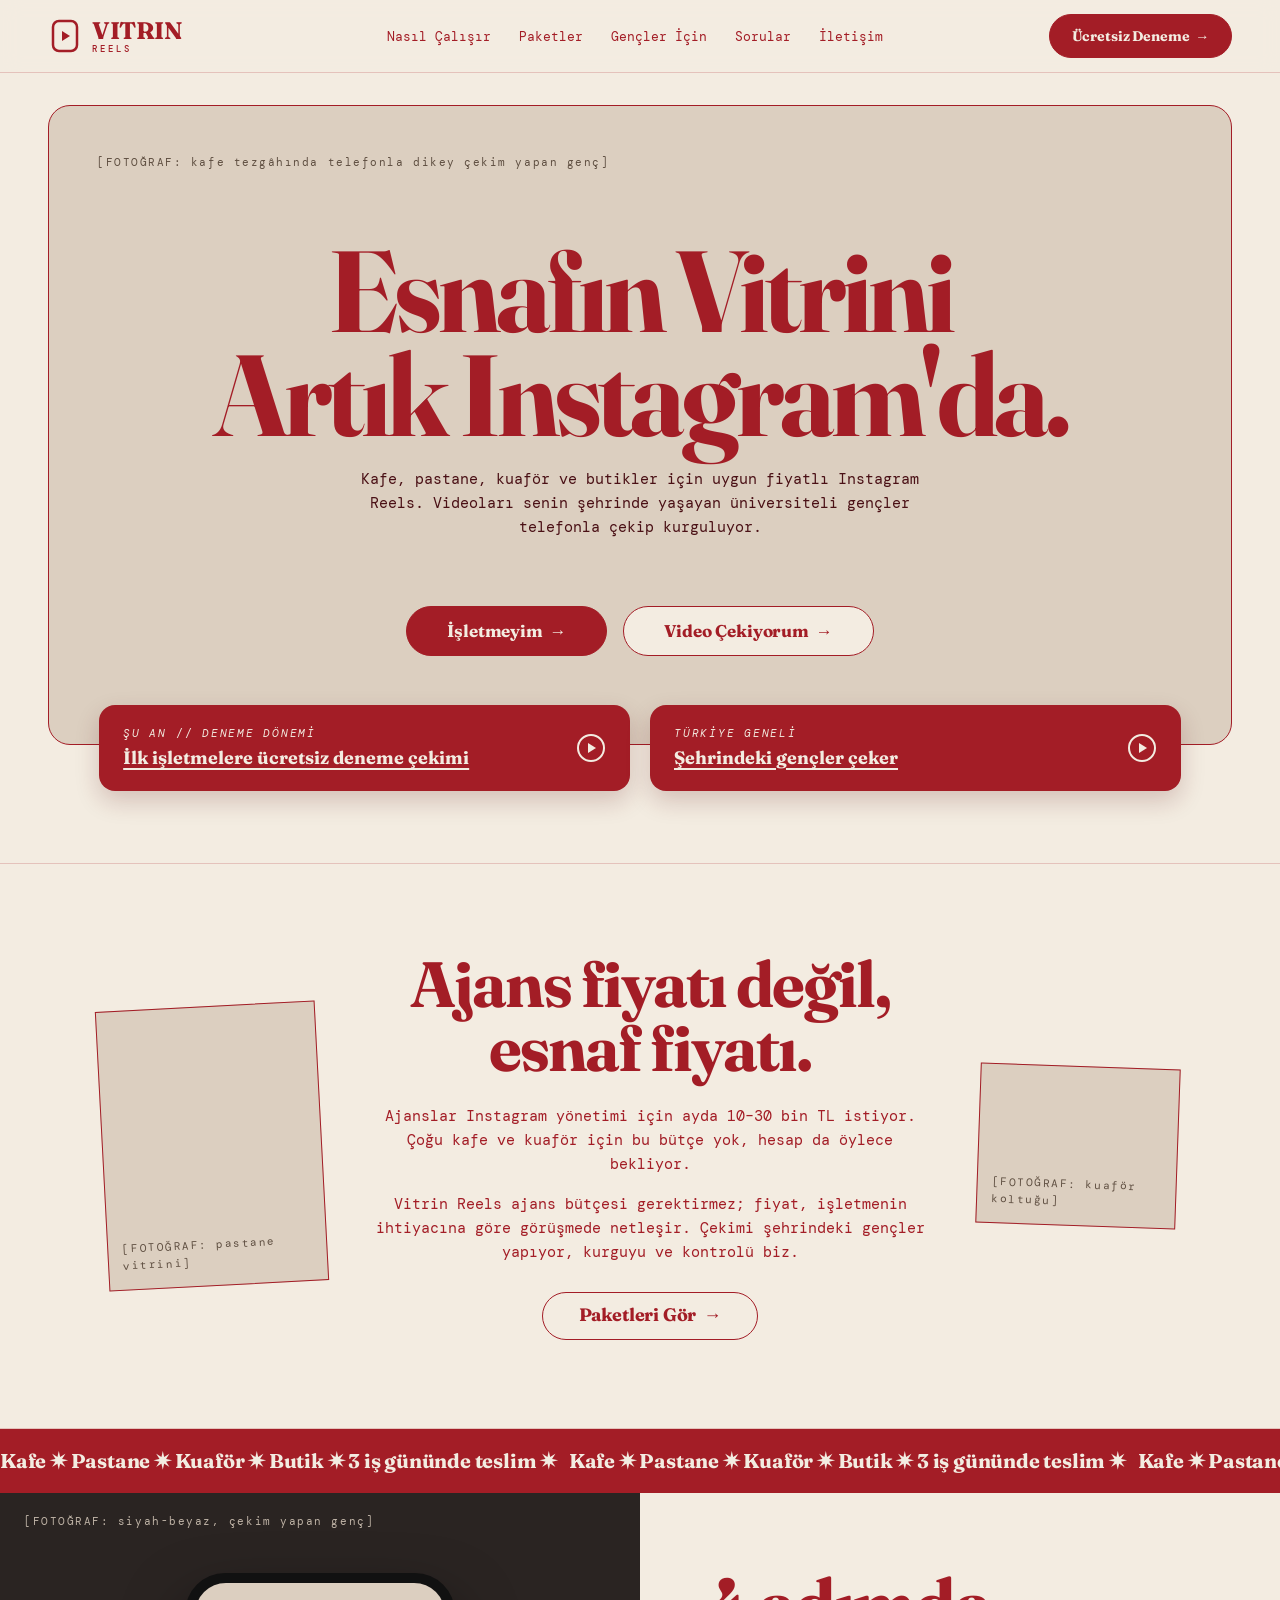
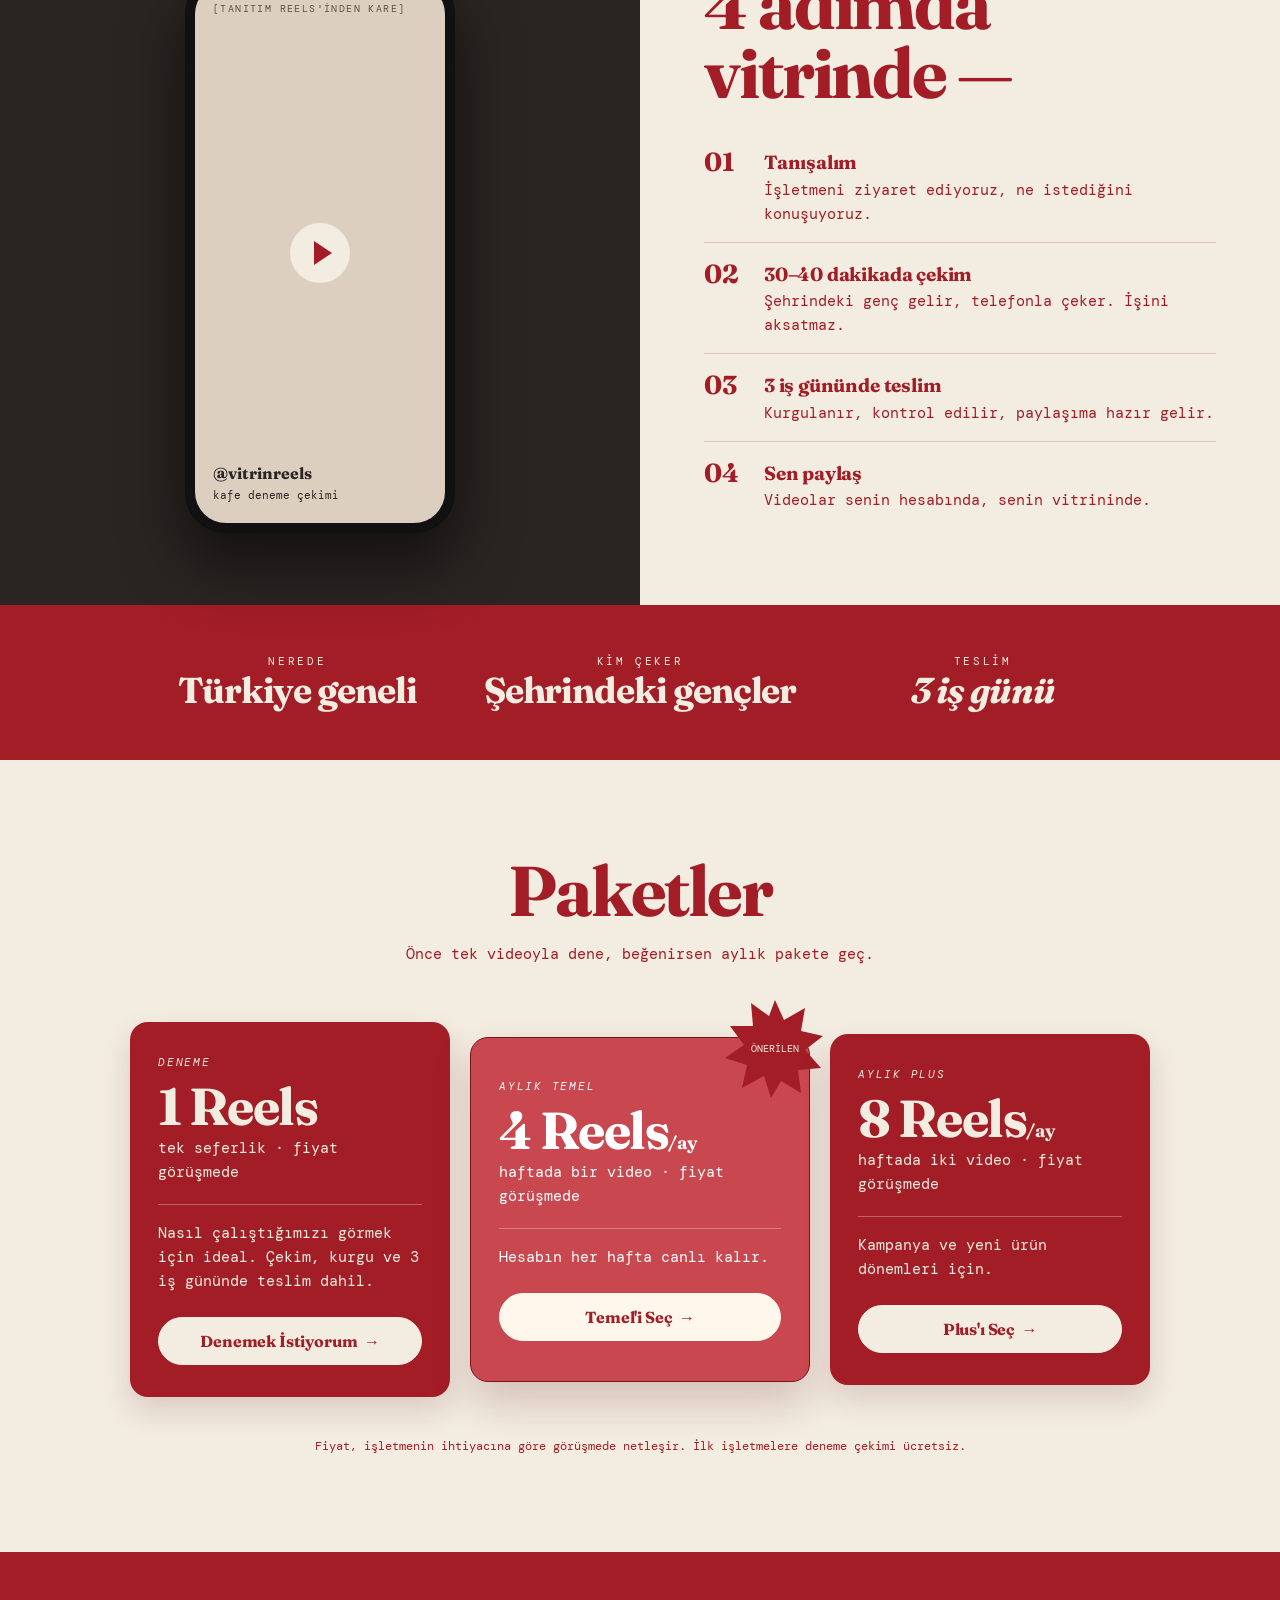
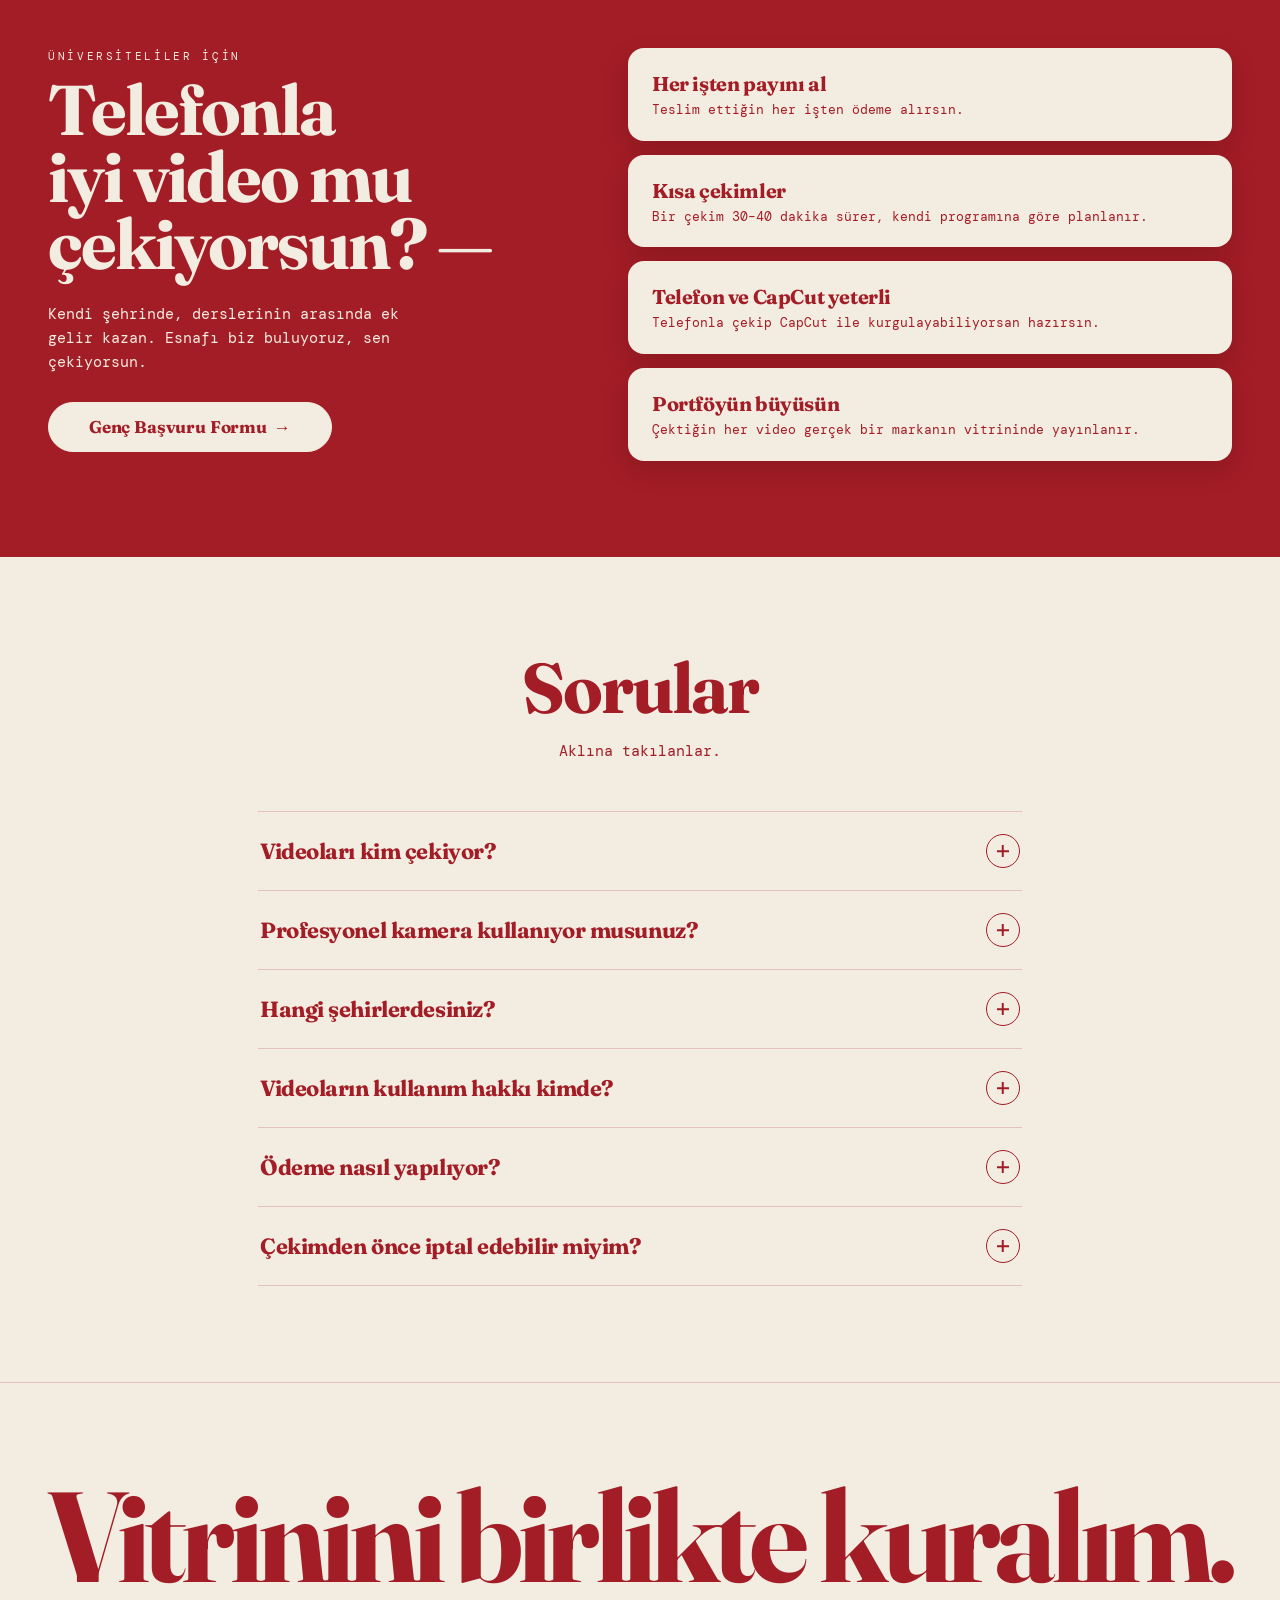
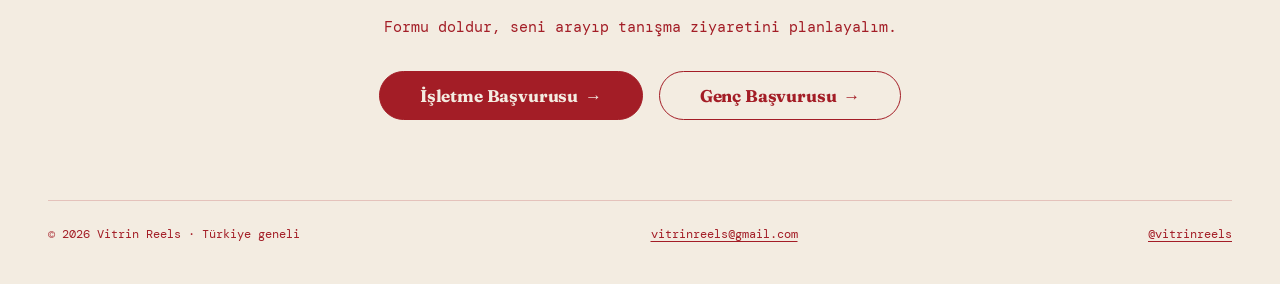
==== commit 1e06412b: "Siteyi yeni krem + kırmızı "Sahne" tasarımına geçir Fiyatlar ve şehir adı kaldırıldı; form linkleri," ====
--- a/index.html
+++ b/index.html
@@ -3,41 +3,41 @@
 <head>
   <meta charset="utf-8">
   <meta name="viewport" content="width=device-width, initial-scale=1">
-  <title>Vitrin Reels · Esnafın Reels'i, şehrin gençlerinden</title>
-  <meta name="description" content="Kafe, pastane, kuaför ve butikler için uygun fiyatlı Instagram Reels. Videolarınızı şehrinizdeki üniversiteli gençler çekiyor, 3 iş gününde teslim ediyoruz.">
-  <meta name="theme-color" content="#141210">
+  <title>Vitrin Reels · Esnafın vitrini artık Instagram'da</title>
+  <meta name="description" content="Kafe, pastane, kuaför ve butikler için Instagram Reels. Videoları şehrindeki üniversiteli gençler telefonla çekiyor, 3 iş gününde teslim ediyoruz. Türkiye geneli.">
+  <meta name="theme-color" content="#A31D26">
   <link rel="canonical" href="https://vitrinreels.netlify.app/">
 
   <!-- Open Graph -->
   <meta property="og:type" content="website">
   <meta property="og:locale" content="tr_TR">
   <meta property="og:site_name" content="Vitrin Reels">
-  <meta property="og:title" content="Vitrin Reels · Esnafın Reels'i, şehrin gençlerinden">
-  <meta property="og:description" content="Küçük işletmeler için uygun fiyatlı Instagram Reels. Şehrinizdeki üniversiteli gençler çekiyor, biz kurguluyoruz.">
+  <meta property="og:title" content="Vitrin Reels · Esnafın vitrini artık Instagram'da">
+  <meta property="og:description" content="Küçük işletmeler için Instagram Reels. Şehrindeki üniversiteli gençler çekiyor, biz kurguluyoruz. Türkiye geneli.">
   <meta property="og:url" content="https://vitrinreels.netlify.app/">
   <meta property="og:image" content="https://vitrinreels.netlify.app/assets/og-image.png">
   <meta property="og:image:width" content="1200">
   <meta property="og:image:height" content="630">
-  <meta property="og:image:alt" content="Vitrin Reels logosu ve sloganı: Esnafın Reels'i, şehrin gençlerinden.">
+  <meta property="og:image:alt" content="Vitrin Reels: Esnafın vitrini artık Instagram'da.">
   <meta name="twitter:card" content="summary_large_image">
 
   <link rel="icon" href="assets/favicon.svg" type="image/svg+xml">
 
   <link rel="preconnect" href="https://fonts.googleapis.com">
   <link rel="preconnect" href="https://fonts.gstatic.com" crossorigin>
-  <link href="https://fonts.googleapis.com/css2?family=Bricolage+Grotesque:opsz,wght@12..96,800&family=Instrument+Sans:wght@400;500;600&family=JetBrains+Mono:wght@400;500&display=swap" rel="stylesheet">
+  <link href="https://fonts.googleapis.com/css2?family=Fraunces:opsz,wght@9..144,500;9..144,700&family=DM+Mono:ital,wght@0,400;0,500;1,400&display=swap" rel="stylesheet">
   <link rel="stylesheet" href="styles.css">
   <script>document.documentElement.classList.add('js');</script>
 </head>
 <body>
   <a class="skip-link" href="#main">İçeriğe geç</a>
 
-  <!-- ============ ÜST MENÜ ============ -->
+  <!-- ============ MENÜ ============ -->
   <header class="site-header" id="top">
-    <div class="container header-inner">
+    <div class="wrap header-inner">
       <a href="#top" class="logo" aria-label="Vitrin Reels ana sayfa">
-        <span class="logo-word">vitrin<span class="logo-dot" aria-hidden="true"></span></span>
-        <span class="logo-sub" aria-hidden="true">REELS</span>
+        <svg class="logo-icon" aria-hidden="true" width="34" height="34" viewBox="0 0 34 34" fill="none"><rect x="5" y="2" width="24" height="30" rx="6" stroke="currentColor" stroke-width="2.5"/><path d="M14 12l8 5-8 5z" fill="currentColor"/></svg>
+        <span class="logo-text" aria-hidden="true">VITRIN<span class="logo-sub">REELS</span></span>
       </a>
 
       <button class="nav-toggle" type="button" aria-expanded="false" aria-controls="site-nav">
@@ -46,365 +46,209 @@
       </button>
 
       <nav class="site-nav" id="site-nav" aria-label="Ana menü">
-        <ul>
-          <li><a href="#nasil-calisir">Nasıl çalışır</a></li>
+        <ul class="nav-links">
+          <li><a href="#nasil-calisir">Nasıl Çalışır</a></li>
           <li><a href="#paketler">Paketler</a></li>
-          <li><a href="#sss">SSS</a></li>
-          <li><a href="#basvur" class="nav-cta">Başvur</a></li>
+          <li><a href="#gencler">Gençler İçin</a></li>
+          <li><a href="#sss">Sorular</a></li>
+          <li><a href="#iletisim">İletişim</a></li>
         </ul>
+        <a class="btn btn-solid btn-sm nav-cta" href="https://docs.google.com/forms/d/e/1FAIpQLScoWsNWfD9kAxKCf1tmM8WIhDssrzNHuxrpCHWDrNPGf_NB4g/viewform" target="_blank" rel="noopener">Ücretsiz Deneme <span aria-hidden="true">→</span><span class="sr-only">(yeni sekmede açılır)</span></a>
       </nav>
     </div>
   </header>
 
   <main id="main">
 
-    <!-- ============ HERO ============ -->
-    <section class="hero section-dark" aria-labelledby="hero-title">
-      <div class="container hero-inner">
+    <!-- ============ GİRİŞ ============ -->
+    <section class="hero wrap" aria-labelledby="hero-title">
+      <div class="hero-frame">
+        <p class="ph-label">[FOTOĞRAF: kafe tezgâhında telefonla dikey çekim yapan genç]</p>
         <div class="hero-copy">
-          <p class="eyebrow"><span class="rec-dot" aria-hidden="true"></span>Türkiye geneli · Dikey video · 9:16</p>
-          <h1 id="hero-title">Esnafın Reels'i, <span class="accent">şehrin gençlerinden.</span></h1>
-          <p class="lead">Kafe, pastane, kuaför ve butikler için uygun fiyatlı Instagram Reels. Videolarınızı şehrinizde yaşayan üniversiteli gençler telefonla çeker, biz kurgulayıp teslim ederiz.</p>
-          <div class="hero-actions">
-            <a class="btn btn-primary" href="https://docs.google.com/forms/d/e/1FAIpQLScoWsNWfD9kAxKCf1tmM8WIhDssrzNHuxrpCHWDrNPGf_NB4g/viewform" target="_blank" rel="noopener">İşletmem için başvur <span class="sr-only">(yeni sekmede açılır)</span></a>
-            <a class="btn btn-ghost" href="https://docs.google.com/forms/d/e/1FAIpQLSdbglWuqk3YiupQn_9ULbdNvrzKABkJ-2bBpy2M4EHx_Mv60g/viewform" target="_blank" rel="noopener">İçerik üreticisi olmak istiyorum <span class="sr-only">(yeni sekmede açılır)</span></a>
+          <h1 id="hero-title">Esnafın Vitrini Artık Instagram'da.</h1>
+          <p>Kafe, pastane, kuaför ve butikler için uygun fiyatlı Instagram Reels. Videoları senin şehrinde yaşayan üniversiteli gençler telefonla çekip kurguluyor.</p>
+        </div>
+        <div class="btn-row">
+          <a class="btn btn-solid btn-lg" href="https://docs.google.com/forms/d/e/1FAIpQLScoWsNWfD9kAxKCf1tmM8WIhDssrzNHuxrpCHWDrNPGf_NB4g/viewform" target="_blank" rel="noopener">İşletmeyim <span aria-hidden="true">→</span><span class="sr-only">(işletme başvuru formu, yeni sekmede açılır)</span></a>
+          <a class="btn btn-outline btn-lg" href="https://docs.google.com/forms/d/e/1FAIpQLSdbglWuqk3YiupQn_9ULbdNvrzKABkJ-2bBpy2M4EHx_Mv60g/viewform" target="_blank" rel="noopener">Video Çekiyorum <span aria-hidden="true">→</span><span class="sr-only">(içerik üreticisi başvuru formu, yeni sekmede açılır)</span></a>
+        </div>
+      </div>
+
+      <div class="hero-cards">
+        <a class="hero-card" href="https://docs.google.com/forms/d/e/1FAIpQLScoWsNWfD9kAxKCf1tmM8WIhDssrzNHuxrpCHWDrNPGf_NB4g/viewform" target="_blank" rel="noopener">
+          <span>
+            <span class="kicker">Şu an // deneme dönemi</span>
+            <span class="hero-card-title">İlk işletmelere ücretsiz deneme çekimi</span>
+            <span class="sr-only">(işletme başvuru formu, yeni sekmede açılır)</span>
+          </span>
+          <svg aria-hidden="true" width="30" height="30" viewBox="0 0 30 30" fill="none"><circle cx="15" cy="15" r="13" stroke="currentColor" stroke-width="2"/><path d="M12 10l8 5-8 5z" fill="currentColor"/></svg>
+        </a>
+        <a class="hero-card" href="#nasil-calisir">
+          <span>
+            <span class="kicker">Türkiye geneli</span>
+            <span class="hero-card-title">Şehrindeki gençler çeker</span>
+          </span>
+          <svg aria-hidden="true" width="30" height="30" viewBox="0 0 30 30" fill="none"><circle cx="15" cy="15" r="13" stroke="currentColor" stroke-width="2"/><path d="M12 10l8 5-8 5z" fill="currentColor"/></svg>
+        </a>
+      </div>
+    </section>
+
+    <!-- ============ SORUN ============ -->
+    <section class="problem" aria-labelledby="problem-title">
+      <div class="wrap problem-inner">
+        <div class="ph ph-tilt reveal"><p class="ph-label">[FOTOĞRAF: pastane vitrini]</p></div>
+        <div class="problem-copy reveal">
+          <h2 id="problem-title">Ajans fiyatı değil, esnaf fiyatı.</h2>
+          <p>Ajanslar Instagram yönetimi için ayda 10–30 bin TL istiyor. Çoğu kafe ve kuaför için bu bütçe yok, hesap da öylece bekliyor.</p>
+          <p>Vitrin Reels ajans bütçesi gerektirmez; fiyat, işletmenin ihtiyacına göre görüşmede netleşir. Çekimi şehrindeki gençler yapıyor, kurguyu ve kontrolü biz.</p>
+          <a class="btn btn-outline" href="#paketler">Paketleri Gör <span aria-hidden="true">→</span></a>
+        </div>
+        <div class="ph ph-small reveal"><p class="ph-label">[FOTOĞRAF: kuaför koltuğu]</p></div>
+      </div>
+    </section>
+
+    <!-- ============ KAYAN BANT ============ -->
+    <div class="marquee" aria-hidden="true">
+      <div class="marquee-track">
+        <span>Kafe ✷ Pastane ✷ Kuaför ✷ Butik ✷ 3 iş gününde teslim ✷&nbsp;</span>
+        <span>Kafe ✷ Pastane ✷ Kuaför ✷ Butik ✷ 3 iş gününde teslim ✷&nbsp;</span>
+        <span>Kafe ✷ Pastane ✷ Kuaför ✷ Butik ✷ 3 iş gününde teslim ✷&nbsp;</span>
+        <span>Kafe ✷ Pastane ✷ Kuaför ✷ Butik ✷ 3 iş gününde teslim ✷&nbsp;</span>
+      </div>
+    </div>
+    <p class="sr-only">Kafe, pastane, kuaför ve butikler için; 3 iş gününde teslim.</p>
+
+    <!-- ============ NASIL ÇALIŞIR ============ -->
+    <section class="how" id="nasil-calisir" aria-labelledby="how-title">
+      <div class="how-visual">
+        <p class="ph-label ph-label-dark">[FOTOĞRAF: siyah-beyaz, çekim yapan genç]</p>
+        <div class="phone">
+          <div class="phone-screen">
+            <p class="ph-label">[TANITIM REELS'İNDEN KARE]</p>
+            <svg class="phone-play" aria-hidden="true" width="64" height="64" viewBox="0 0 64 64"><circle cx="32" cy="32" r="30" fill="#F3ECE1"/><path d="M26 20l18 12-18 12z" fill="#A31D26"/></svg>
+            <p class="phone-handle">@vitrinreels</p>
+            <p class="phone-sub">kafe deneme çekimi</p>
           </div>
-          <ul class="hero-tags" aria-label="Öne çıkanlar">
-            <li>Telefonla çekim</li>
-            <li>Kurgu + müzik</li>
-            <li>3 iş gününde teslim</li>
-          </ul>
-        </div>
-
-        <div class="hero-visual">
-          <div class="phone" role="img" aria-label="Telefon ekranında kayıt yapan bir Reels çekimi canlandırması">
-            <div class="phone-notch" aria-hidden="true"></div>
-            <div class="viewfinder" aria-hidden="true">
-              <div class="vf-scene">
-                <span class="vf-sun"></span>
-                <!-- Basit vitrin / kafe sahnesi -->
-                <svg class="vf-illustration" viewBox="0 0 180 320" xmlns="http://www.w3.org/2000/svg">
-                  <rect x="18" y="70" width="144" height="10" rx="2" fill="#ff4a3d"/>
-                  <path d="M18 80h144l-8 22H26z" fill="#2a2420"/>
-                  <path d="M26 80l6 22M44 80l4 22M62 80l3 22M80 80l2 22M98 80l-2 22M116 80l-3 22M134 80l-4 22M152 80l-6 22" stroke="#f4ede4" stroke-opacity=".5" stroke-width="5"/>
-                  <rect x="30" y="102" width="120" height="120" rx="4" fill="#1e1a17"/>
-                  <rect x="40" y="114" width="100" height="70" rx="3" fill="#f4ede4" fill-opacity=".08" stroke="#f4ede4" stroke-opacity=".25"/>
-                  <g class="vf-steam" stroke="#f4ede4" stroke-opacity=".7" stroke-width="2.5" fill="none" stroke-linecap="round">
-                    <path d="M80 210c-5-8 5-12 0-20"/>
-                    <path d="M92 208c-5-8 5-12 0-20"/>
-                    <path d="M104 210c-5-8 5-12 0-20"/>
-                  </g>
-                  <path d="M70 218h46l-4 30a8 8 0 0 1-8 7H82a8 8 0 0 1-8-7z" fill="#f4ede4"/>
-                  <path d="M116 226h6a8 8 0 0 1 0 16h-8" stroke="#f4ede4" stroke-width="5" fill="none"/>
-                  <rect x="64" y="254" width="66" height="6" rx="3" fill="#f4ede4" fill-opacity=".5"/>
-                </svg>
-              </div>
-
-              <div class="vf-grid"></div>
-              <span class="vf-corner tl"></span><span class="vf-corner tr"></span>
-              <span class="vf-corner bl"></span><span class="vf-corner br"></span>
-
-              <div class="vf-top">
-                <span class="vf-rec"><span class="rec-dot"></span>REC</span>
-                <span class="vf-time" data-timecode>00:00:00</span>
-              </div>
-              <div class="vf-meta">
-                <span>9:16</span><span>1080p</span><span>30fps</span>
-              </div>
-
-              <div class="vf-caption">
-                <span class="vf-caption-line">Bugün vitrinde:</span>
-                <span class="vf-caption-line strong">taze çıkan kahve ☕</span>
-              </div>
-
-              <div class="vf-bottom">
-                <div class="vf-audio"><i></i><i></i><i></i><i></i><i></i><i></i></div>
-                <span class="vf-shutter"></span>
-                <span class="vf-label">REELS</span>
-              </div>
-            </div>
-          </div>
-          <span class="hero-badge" aria-hidden="true">Reels · 15–25 sn</span>
-        </div>
-      </div>
-    </section>
-
-    <!-- ============ SORUN / ÇÖZÜM ============ -->
-    <section class="problem section-light" aria-labelledby="problem-title">
-      <div class="container">
-        <p class="section-tag">Sahne 01 · Durum</p>
-        <h2 id="problem-title" class="sr-only">Sorun ve çözüm</h2>
-        <div class="ps-grid">
-          <article class="ps-card ps-problem reveal">
-            <p class="tag tag-muted">✕ Sorun</p>
-            <h3>Ajanslar küçük esnaf için çok pahalı.</h3>
-            <p>Profesyonel ajanslar aylık on binlerce lira istiyor. Esnafın ne vakti var ne ekibi. Sonuç: Instagram sayfası haftalarca boş kalıyor.</p>
-          </article>
-          <div class="ps-arrow" aria-hidden="true">→</div>
-          <article class="ps-card ps-solution reveal">
-            <p class="tag"><span class="rec-dot" aria-hidden="true"></span>Çözüm</p>
-            <h3>Bu boşluğu şehrinizdeki gençlerle dolduruyoruz.</h3>
-            <p>Telefonla iyi video çeken üniversiteli gençler işletmenize gelir ve çeker. Kurgu ve kontrol bizden. Siz düzenli, uygun fiyatlı içerik alırsınız.</p>
-          </article>
-        </div>
-      </div>
-    </section>
-
-    <!-- ============ NASIL ÇALIŞIR ============ -->
-    <section class="how section-dark" id="nasil-calisir" aria-labelledby="how-title">
-      <div class="container">
-        <p class="section-tag">Sahne 02 · Süreç</p>
-        <h2 id="how-title">Nasıl çalışır?</h2>
-        <p class="section-lead">Dört adım. Sizin işiniz sadece paylaşmak.</p>
+        </div>
+      </div>
+      <div class="how-copy">
+        <h2 id="how-title">4 adımda vitrinde —</h2>
         <ol class="steps">
-          <li class="step reveal">
-            <span class="step-num">01</span>
-            <h3>Tanışırız</h3>
-            <p>İşletmenizi ve ne istediğinizi dinleriz.</p>
-          </li>
-          <li class="step reveal">
-            <span class="step-num">02</span>
-            <h3>Çekeriz</h3>
-            <p>Şehrinizdeki genç üretici 30–40 dakikada çeker.</p>
-          </li>
-          <li class="step reveal">
-            <span class="step-num">03</span>
-            <h3>Kurgularız</h3>
-            <p>Müzik, kurgu ve kalite kontrol bizden.</p>
-          </li>
-          <li class="step reveal">
-            <span class="step-num">04</span>
-            <h3>Paylaşırsınız</h3>
-            <p>3 iş gününde videolar elinizde.</p>
-          </li>
+          <li class="reveal"><span class="step-num">01</span><span><strong>Tanışalım</strong>İşletmeni ziyaret ediyoruz, ne istediğini konuşuyoruz.</span></li>
+          <li class="reveal"><span class="step-num">02</span><span><strong>30–40 dakikada çekim</strong>Şehrindeki genç gelir, telefonla çeker. İşini aksatmaz.</span></li>
+          <li class="reveal"><span class="step-num">03</span><span><strong>3 iş gününde teslim</strong>Kurgulanır, kontrol edilir, paylaşıma hazır gelir.</span></li>
+          <li class="reveal"><span class="step-num">04</span><span><strong>Sen paylaş</strong>Videolar senin hesabında, senin vitrininde.</span></li>
         </ol>
       </div>
     </section>
 
-    <!-- ============ NEDEN ============ -->
-    <section class="why section-light" aria-labelledby="why-title">
-      <div class="container">
-        <p class="section-tag">Sahne 03 · Fark</p>
-        <h2 id="why-title">Neden Vitrin Reels?</h2>
-        <ul class="why-grid">
-          <li class="why-item reveal">
-            <span class="why-icon" aria-hidden="true">₺</span>
-            <h3>Uygun fiyat</h3>
-            <p>Ajans fiyatlarının çok altında, esnaf bütçesine göre paketler.</p>
-          </li>
-          <li class="why-item reveal">
-            <span class="why-icon" aria-hidden="true">⌖</span>
-            <h3>Yerel gençler</h3>
-            <p>Şehrinizi ve müşterinizi tanıyan gençler çekiyor.</p>
-          </li>
-          <li class="why-item reveal">
-            <span class="why-icon" aria-hidden="true">↻</span>
-            <h3>Düzenli içerik</h3>
-            <p>Aylık paketlerle sayfanız boş kalmaz.</p>
-          </li>
-          <li class="why-item reveal">
-            <span class="why-icon" aria-hidden="true">»</span>
-            <h3>Hızlı teslim</h3>
-            <p>Çekimden sonra 3 iş günü içinde videolarınız hazır.</p>
-          </li>
+    <!-- ============ BİLGİ BANDI ============ -->
+    <section class="facts" aria-label="Kısaca Vitrin Reels">
+      <dl class="wrap facts-grid">
+        <div><dt>Nerede</dt><dd>Türkiye geneli</dd></div>
+        <div><dt>Kim çeker</dt><dd>Şehrindeki gençler</dd></div>
+        <div><dt>Teslim</dt><dd><em>3 iş günü</em></dd></div>
+      </dl>
+    </section>
+
+    <!-- ============ PAKETLER ============ -->
+    <section class="packages wrap" id="paketler" aria-labelledby="packages-title">
+      <h2 id="packages-title" class="center">Paketler</h2>
+      <p class="section-lead center">Önce tek videoyla dene, beğenirsen aylık pakete geç.</p>
+
+      <div class="plans">
+        <article class="plan reveal">
+          <p class="kicker">Deneme</p>
+          <h3 class="plan-qty">1 Reels</h3>
+          <p class="plan-meta">tek seferlik · fiyat görüşmede</p>
+          <p class="plan-desc">Nasıl çalıştığımızı görmek için ideal. Çekim, kurgu ve 3 iş gününde teslim dahil.</p>
+          <a class="btn btn-cream btn-block" href="https://docs.google.com/forms/d/e/1FAIpQLScoWsNWfD9kAxKCf1tmM8WIhDssrzNHuxrpCHWDrNPGf_NB4g/viewform" target="_blank" rel="noopener">Denemek İstiyorum <span aria-hidden="true">→</span><span class="sr-only">(işletme başvuru formu, yeni sekmede açılır)</span></a>
+        </article>
+
+        <article class="plan plan-featured reveal">
+          <svg class="plan-star" aria-hidden="true" width="100" height="100" viewBox="0 0 100 100"><polygon fill="#A31D26" points="50,2 59,22 80,10 76,33 98,38 80,52 96,70 73,72 76,95 56,83 46,100 39,78 17,90 22,67 0,60 19,47 5,28 28,28 26,5 44,18"/><text x="50" y="54" text-anchor="middle" font-family="DM Mono, monospace" font-size="10" fill="#F3ECE1">ÖNERİLEN</text></svg>
+          <p class="kicker">Aylık Temel <span class="sr-only">(önerilen paket)</span></p>
+          <h3 class="plan-qty">4 Reels<span>/ay</span></h3>
+          <p class="plan-meta">haftada bir video · fiyat görüşmede</p>
+          <p class="plan-desc">Hesabın her hafta canlı kalır.</p>
+          <a class="btn btn-cream btn-block" href="https://docs.google.com/forms/d/e/1FAIpQLScoWsNWfD9kAxKCf1tmM8WIhDssrzNHuxrpCHWDrNPGf_NB4g/viewform" target="_blank" rel="noopener">Temel'i Seç <span aria-hidden="true">→</span><span class="sr-only">(işletme başvuru formu, yeni sekmede açılır)</span></a>
+        </article>
+
+        <article class="plan reveal">
+          <p class="kicker">Aylık Plus</p>
+          <h3 class="plan-qty">8 Reels<span>/ay</span></h3>
+          <p class="plan-meta">haftada iki video · fiyat görüşmede</p>
+          <p class="plan-desc">Kampanya ve yeni ürün dönemleri için.</p>
+          <a class="btn btn-cream btn-block" href="https://docs.google.com/forms/d/e/1FAIpQLScoWsNWfD9kAxKCf1tmM8WIhDssrzNHuxrpCHWDrNPGf_NB4g/viewform" target="_blank" rel="noopener">Plus'ı Seç <span aria-hidden="true">→</span><span class="sr-only">(işletme başvuru formu, yeni sekmede açılır)</span></a>
+        </article>
+      </div>
+      <p class="packages-note center">Fiyat, işletmenin ihtiyacına göre görüşmede netleşir. İlk işletmelere deneme çekimi ücretsiz.</p>
+    </section>
+
+    <!-- ============ GENÇLER ============ -->
+    <section class="youth" id="gencler" aria-labelledby="youth-title">
+      <div class="wrap youth-inner">
+        <div class="youth-copy">
+          <p class="kicker kicker-wide">Üniversiteliler için</p>
+          <h2 id="youth-title">Telefonla iyi video mu çekiyorsun? —</h2>
+          <p>Kendi şehrinde, derslerinin arasında ek gelir kazan. Esnafı biz buluyoruz, sen çekiyorsun.</p>
+          <a class="btn btn-cream btn-lg" href="https://docs.google.com/forms/d/e/1FAIpQLSdbglWuqk3YiupQn_9ULbdNvrzKABkJ-2bBpy2M4EHx_Mv60g/viewform" target="_blank" rel="noopener">Genç Başvuru Formu <span aria-hidden="true">→</span><span class="sr-only">(yeni sekmede açılır)</span></a>
+        </div>
+        <ul class="youth-list">
+          <li class="reveal"><strong>Her işten payını al</strong>Teslim ettiğin her işten ödeme alırsın.</li>
+          <li class="reveal"><strong>Kısa çekimler</strong>Bir çekim 30–40 dakika sürer, kendi programına göre planlanır.</li>
+          <li class="reveal"><strong>Telefon ve CapCut yeterli</strong>Telefonla çekip CapCut ile kurgulayabiliyorsan hazırsın.</li>
+          <li class="reveal"><strong>Portföyün büyüsün</strong>Çektiğin her video gerçek bir markanın vitrininde yayınlanır.</li>
         </ul>
       </div>
     </section>
 
-    <!-- ============ İKİ KİTLE ============ -->
-    <section class="audience section-dark" aria-labelledby="audience-title">
-      <div class="container">
-        <p class="section-tag">Sahne 04 · Kadro</p>
-        <h2 id="audience-title">İki taraf da kazanır.</h2>
-        <div class="audience-grid">
-          <article class="aud-card framed reveal">
-            <span class="frame-corners" aria-hidden="true"></span>
-            <p class="tag">İşletmeler için</p>
-            <h3>Sayfanız canlansın, bütçeniz yorulmasın.</h3>
-            <ul class="check-list">
-              <li>Uygun fiyatlı, düzenli Reels</li>
-              <li>Çekim işletmenizde 30–40 dakika, işinizi bölmez</li>
-              <li>Müzik, kurgu ve açıklama metni önerisi</li>
-              <li>Videoların kullanım hakkı sizde</li>
-            </ul>
-            <a class="btn btn-primary" href="https://docs.google.com/forms/d/e/1FAIpQLScoWsNWfD9kAxKCf1tmM8WIhDssrzNHuxrpCHWDrNPGf_NB4g/viewform" target="_blank" rel="noopener">İşletmem için başvur <span class="sr-only">(yeni sekmede açılır)</span></a>
-          </article>
-          <article class="aud-card framed reveal">
-            <span class="frame-corners" aria-hidden="true"></span>
-            <p class="tag">Gençler için</p>
-            <h3>Telefonun kamera, şehrin set olsun.</h3>
-            <ul class="check-list">
-              <li>Telefonla çekip CapCut ile kurgulayabilmek yeterli</li>
-              <li>Kendi şehrinde, ders programına uygun ücretli işler</li>
-              <li>Gerçek işletmelerle çalışarak portföy oluştur</li>
-            </ul>
-            <a class="btn btn-ghost" href="https://docs.google.com/forms/d/e/1FAIpQLSdbglWuqk3YiupQn_9ULbdNvrzKABkJ-2bBpy2M4EHx_Mv60g/viewform" target="_blank" rel="noopener">İçerik üreticisi ol <span class="sr-only">(yeni sekmede açılır)</span></a>
-          </article>
-        </div>
-      </div>
-    </section>
-
-    <!-- ============ PAKETLER ============ -->
-    <section class="pricing section-light" id="paketler" aria-labelledby="pricing-title">
-      <div class="container">
-        <p class="section-tag">Sahne 05 · Paketler</p>
-        <h2 id="pricing-title">Paketler</h2>
-        <p class="section-lead">Önce deneyin, beğenirseniz aylık devam edin.</p>
-
-        <div class="plans">
-          <article class="plan reveal">
-            <header class="plan-head">
-              <h3>Deneme</h3>
-              <p class="plan-price"><span class="amount">1.250</span> <span class="cur">TL</span></p>
-            </header>
-            <ul class="plan-list">
-              <li>1 Reels (15–25 sn)</li>
-              <li>30–40 dk çekim</li>
-              <li>Kurgu</li>
-              <li>Müzik</li>
-              <li>1 revizyon</li>
-            </ul>
-            <a class="btn btn-dark btn-block buy-btn" data-plan="deneme" href="https://docs.google.com/forms/d/e/1FAIpQLScoWsNWfD9kAxKCf1tmM8WIhDssrzNHuxrpCHWDrNPGf_NB4g/viewform" target="_blank" rel="noopener">Yakında</a>
-            <p class="plan-note">Fiyatlara KDV dahildir. Havale/EFT ile ödeme için bize yazın.</p>
-          </article>
-
-          <article class="plan plan-featured reveal">
-            <p class="plan-badge"><span class="rec-dot" aria-hidden="true"></span>En çok tercih edilen</p>
-            <header class="plan-head">
-              <h3>Aylık Temel</h3>
-              <p class="plan-price"><span class="amount">3.500</span> <span class="cur">TL/ay</span></p>
-            </header>
-            <ul class="plan-list">
-              <li>Ayda 4 Reels</li>
-              <li>1 çekim günü</li>
-              <li>Açıklama metni önerisi</li>
-              <li>Her videoya 1 revizyon</li>
-            </ul>
-            <a class="btn btn-primary btn-block buy-btn" data-plan="temel" href="https://docs.google.com/forms/d/e/1FAIpQLScoWsNWfD9kAxKCf1tmM8WIhDssrzNHuxrpCHWDrNPGf_NB4g/viewform" target="_blank" rel="noopener">Yakında</a>
-            <p class="plan-note">Fiyatlara KDV dahildir. Havale/EFT ile ödeme için bize yazın.</p>
-          </article>
-
-          <article class="plan reveal">
-            <header class="plan-head">
-              <h3>Aylık Plus</h3>
-              <p class="plan-price"><span class="amount">6.000</span> <span class="cur">TL/ay</span></p>
-            </header>
-            <ul class="plan-list">
-              <li>Ayda 8 Reels</li>
-              <li>2 çekim günü</li>
-              <li>Açıklama metni önerisi</li>
-              <li>Her videoya 1 revizyon</li>
-            </ul>
-            <a class="btn btn-dark btn-block buy-btn" data-plan="plus" href="https://docs.google.com/forms/d/e/1FAIpQLScoWsNWfD9kAxKCf1tmM8WIhDssrzNHuxrpCHWDrNPGf_NB4g/viewform" target="_blank" rel="noopener">Yakında</a>
-            <p class="plan-note">Fiyatlara KDV dahildir. Havale/EFT ile ödeme için bize yazın.</p>
-          </article>
-        </div>
-        <p class="pricing-status" data-sales-status>Online satış çok yakında açılıyor. Şimdilik başvuru formunu doldurun, sizinle iletişime geçelim.</p>
-      </div>
-    </section>
-
-    <!-- ============ BAŞVURU ============ -->
-    <section class="apply section-dark" id="basvur" aria-labelledby="apply-title">
-      <div class="container">
-        <p class="section-tag">Sahne 06 · Kayıt</p>
-        <h2 id="apply-title">Başvur</h2>
-        <p class="section-lead">Formu doldurun, size e-postayla ya da Instagram'dan dönelim.</p>
-        <div class="apply-grid">
-          <a class="apply-card reveal" href="https://docs.google.com/forms/d/e/1FAIpQLScoWsNWfD9kAxKCf1tmM8WIhDssrzNHuxrpCHWDrNPGf_NB4g/viewform" target="_blank" rel="noopener">
-            <span class="frame-corners" aria-hidden="true"></span>
-            <span class="apply-meta" aria-hidden="true"><span class="rec-dot"></span>REC · Form 01</span>
-            <span class="apply-title">İşletme başvurusu</span>
-            <span class="apply-desc">Kafe, pastane, kuaför, butik… İşletmenizi tanıyalım, size uygun paketi konuşalım.</span>
-            <span class="apply-go">Formu aç <span aria-hidden="true">↗</span><span class="sr-only">(yeni sekmede açılır)</span></span>
-          </a>
-          <a class="apply-card reveal" href="https://docs.google.com/forms/d/e/1FAIpQLSdbglWuqk3YiupQn_9ULbdNvrzKABkJ-2bBpy2M4EHx_Mv60g/viewform" target="_blank" rel="noopener">
-            <span class="frame-corners" aria-hidden="true"></span>
-            <span class="apply-meta" aria-hidden="true"><span class="rec-dot"></span>REC · Form 02</span>
-            <span class="apply-title">İçerik üreticisi başvurusu</span>
-            <span class="apply-desc">Üniversitelisin, telefonla iyi çekiyorsun ve CapCut biliyorsun? Şehrindeki işletmeler için çek, kazan.</span>
-            <span class="apply-go">Formu aç <span aria-hidden="true">↗</span><span class="sr-only">(yeni sekmede açılır)</span></span>
-          </a>
-        </div>
-      </div>
-    </section>
-
-    <!-- ============ SSS ============ -->
-    <section class="faq section-light" id="sss" aria-labelledby="faq-title">
-      <div class="container container-narrow">
-        <p class="section-tag">Sahne 07 · Sorular</p>
-        <h2 id="faq-title">Sıkça sorulan sorular</h2>
-        <div class="accordion">
-          <div class="acc-item">
-            <h3 class="acc-heading">
-              <button class="acc-trigger" type="button" aria-expanded="false" aria-controls="faq-1" id="faq-1-btn">Videoları kim çekiyor?<span class="acc-icon" aria-hidden="true"></span></button>
-            </h3>
-            <div class="acc-panel" id="faq-1" role="region" aria-labelledby="faq-1-btn">
-              <div class="acc-inner"><p>İşletmenizin bulunduğu şehirde yaşayan üniversiteli içerik üreticilerimiz. Başvuran gençleri değerlendirip seçiyoruz; son kurgu ve kalite kontrol ekibimizde.</p></div>
-            </div>
-          </div>
-          <div class="acc-item">
-            <h3 class="acc-heading">
-              <button class="acc-trigger" type="button" aria-expanded="false" aria-controls="faq-2" id="faq-2-btn">Profesyonel kamera kullanıyor musunuz?<span class="acc-icon" aria-hidden="true"></span></button>
-            </h3>
-            <div class="acc-panel" id="faq-2" role="region" aria-labelledby="faq-2-btn">
-              <div class="acc-inner"><p>Hayır. İyi telefonlar, doğru ışık ve iyi kurgu Reels için yeterli. Dikey, doğal görüntüler Instagram'da zaten en iyi sonucu veriyor.</p></div>
-            </div>
-          </div>
-          <div class="acc-item">
-            <h3 class="acc-heading">
-              <button class="acc-trigger" type="button" aria-expanded="false" aria-controls="faq-3" id="faq-3-btn">Hangi şehirlerdesiniz?<span class="acc-icon" aria-hidden="true"></span></button>
-            </h3>
-            <div class="acc-panel" id="faq-3" role="region" aria-labelledby="faq-3-btn">
-              <div class="acc-inner"><p>İlk şehrimiz Sivas. Türkiye geneline şehir şehir büyüyoruz. Şehriniz henüz listede yoksa yine de başvurun; gelen başvurular bir sonraki şehri seçmemize yol gösteriyor.</p></div>
-            </div>
-          </div>
-          <div class="acc-item">
-            <h3 class="acc-heading">
-              <button class="acc-trigger" type="button" aria-expanded="false" aria-controls="faq-4" id="faq-4-btn">Videoların kullanım hakkı kimde?<span class="acc-icon" aria-hidden="true"></span></button>
-            </h3>
-            <div class="acc-panel" id="faq-4" role="region" aria-labelledby="faq-4-btn">
-              <div class="acc-inner"><p>İşletmede. Teslim edilen videoları kendi hesaplarınızda dilediğiniz gibi kullanabilirsiniz.</p></div>
-            </div>
-          </div>
-          <div class="acc-item">
-            <h3 class="acc-heading">
-              <button class="acc-trigger" type="button" aria-expanded="false" aria-controls="faq-5" id="faq-5-btn">Ödeme nasıl yapılıyor?<span class="acc-icon" aria-hidden="true"></span></button>
-            </h3>
-            <div class="acc-panel" id="faq-5" role="region" aria-labelledby="faq-5-btn">
-              <div class="acc-inner"><p>Kartla Shopier üzerinden ya da havale/EFT ile ödeyebilirsiniz. Ödemeler faturalıdır.</p></div>
-            </div>
-          </div>
-          <div class="acc-item">
-            <h3 class="acc-heading">
-              <button class="acc-trigger" type="button" aria-expanded="false" aria-controls="faq-6" id="faq-6-btn">Çekimden önce iptal edebilir miyim?<span class="acc-icon" aria-hidden="true"></span></button>
-            </h3>
-            <div class="acc-panel" id="faq-6" role="region" aria-labelledby="faq-6-btn">
-              <div class="acc-inner"><p>Evet. Çekimden önce iptal ederseniz ücretiniz iade edilir. Çekim yapıldıktan sonra iade yapılmaz.</p></div>
-            </div>
-          </div>
+    <!-- ============ SORULAR ============ -->
+    <section class="faq wrap-narrow" id="sss" aria-labelledby="faq-title">
+      <h2 id="faq-title" class="center">Sorular</h2>
+      <p class="section-lead center">Aklına takılanlar.</p>
+      <div class="accordion">
+        <div class="acc-item">
+          <h3><button class="acc-trigger" type="button" aria-expanded="false" aria-controls="faq-1" id="faq-1-btn">Videoları kim çekiyor?<span class="acc-icon" aria-hidden="true"></span></button></h3>
+          <div class="acc-panel" id="faq-1" role="region" aria-labelledby="faq-1-btn"><div class="acc-inner"><p>İşletmenin bulunduğu şehirde yaşayan üniversiteli içerik üreticilerimiz. Başvuran gençleri değerlendirip seçiyoruz; son kurgu ve kalite kontrol ekibimizde.</p></div></div>
+        </div>
+        <div class="acc-item">
+          <h3><button class="acc-trigger" type="button" aria-expanded="false" aria-controls="faq-2" id="faq-2-btn">Profesyonel kamera kullanıyor musunuz?<span class="acc-icon" aria-hidden="true"></span></button></h3>
+          <div class="acc-panel" id="faq-2" role="region" aria-labelledby="faq-2-btn"><div class="acc-inner"><p>Hayır. İyi telefonlar, doğru ışık ve iyi kurgu Reels için yeterli. Dikey, doğal görüntüler Instagram'da zaten en iyi sonucu veriyor.</p></div></div>
+        </div>
+        <div class="acc-item">
+          <h3><button class="acc-trigger" type="button" aria-expanded="false" aria-controls="faq-3" id="faq-3-btn">Hangi şehirlerdesiniz?<span class="acc-icon" aria-hidden="true"></span></button></h3>
+          <div class="acc-panel" id="faq-3" role="region" aria-labelledby="faq-3-btn"><div class="acc-inner"><p>Türkiye geneli çalışıyoruz ve şehir şehir büyüyoruz. Şehrinde henüz üreticimiz yoksa yine de başvur; gelen başvurular yeni şehirleri belirlememize yol gösteriyor.</p></div></div>
+        </div>
+        <div class="acc-item">
+          <h3><button class="acc-trigger" type="button" aria-expanded="false" aria-controls="faq-4" id="faq-4-btn">Videoların kullanım hakkı kimde?<span class="acc-icon" aria-hidden="true"></span></button></h3>
+          <div class="acc-panel" id="faq-4" role="region" aria-labelledby="faq-4-btn"><div class="acc-inner"><p>İşletmede. Teslim edilen videoları kendi hesaplarında dilediğin gibi kullanabilirsin.</p></div></div>
+        </div>
+        <div class="acc-item">
+          <h3><button class="acc-trigger" type="button" aria-expanded="false" aria-controls="faq-5" id="faq-5-btn">Ödeme nasıl yapılıyor?<span class="acc-icon" aria-hidden="true"></span></button></h3>
+          <div class="acc-panel" id="faq-5" role="region" aria-labelledby="faq-5-btn"><div class="acc-inner"><p>Kartla Shopier üzerinden ya da havale/EFT ile ödeyebilirsin. Ödemeler faturalıdır.</p></div></div>
+        </div>
+        <div class="acc-item">
+          <h3><button class="acc-trigger" type="button" aria-expanded="false" aria-controls="faq-6" id="faq-6-btn">Çekimden önce iptal edebilir miyim?<span class="acc-icon" aria-hidden="true"></span></button></h3>
+          <div class="acc-panel" id="faq-6" role="region" aria-labelledby="faq-6-btn"><div class="acc-inner"><p>Evet. Çekimden önce iptal edersen ücretin iade edilir. Çekim yapıldıktan sonra iade yapılmaz.</p></div></div>
         </div>
       </div>
     </section>
   </main>
 
-  <!-- ============ FOOTER ============ -->
-  <footer class="site-footer section-dark">
-    <div class="container footer-inner">
-      <div class="footer-brand">
-        <a href="#top" class="logo logo-lg" aria-label="Vitrin Reels, sayfa başına dön">
-          <span class="logo-word">vitrin<span class="logo-dot" aria-hidden="true"></span></span>
-          <span class="logo-sub" aria-hidden="true">REELS</span>
-        </a>
-        <p class="footer-slogan">Esnafın Reels'i, şehrin gençlerinden.</p>
-      </div>
-      <ul class="footer-links">
-        <li><span class="footer-label">E-posta</span><a href="mailto:vitrinreels@gmail.com">vitrinreels@gmail.com</a></li>
-        <li><span class="footer-label">Instagram</span><a href="https://instagram.com/vitrinreels" target="_blank" rel="noopener">@vitrinreels <span class="sr-only">(yeni sekmede açılır)</span></a></li>
-      </ul>
-    </div>
-    <div class="container footer-bottom">
-      <p>© 2026 Vitrin Reels · Türkiye</p>
-      <p class="footer-rec" aria-hidden="true"><span class="rec-dot"></span>REC · END</p>
+  <!-- ============ KAPANIŞ + ALTBİLGİ ============ -->
+  <footer class="site-footer wrap" id="iletisim">
+    <span id="basvur" class="anchor" aria-hidden="true"></span>
+    <h2>Vitrinini birlikte kuralım.</h2>
+    <p>Formu doldur, seni arayıp tanışma ziyaretini planlayalım.</p>
+    <div class="btn-row">
+      <a class="btn btn-solid btn-lg" href="https://docs.google.com/forms/d/e/1FAIpQLScoWsNWfD9kAxKCf1tmM8WIhDssrzNHuxrpCHWDrNPGf_NB4g/viewform" target="_blank" rel="noopener">İşletme Başvurusu <span aria-hidden="true">→</span><span class="sr-only">(yeni sekmede açılır)</span></a>
+      <a class="btn btn-outline btn-lg" href="https://docs.google.com/forms/d/e/1FAIpQLSdbglWuqk3YiupQn_9ULbdNvrzKABkJ-2bBpy2M4EHx_Mv60g/viewform" target="_blank" rel="noopener">Genç Başvurusu <span aria-hidden="true">→</span><span class="sr-only">(yeni sekmede açılır)</span></a>
+    </div>
+    <div class="footer-bottom">
+      <span>© 2026 Vitrin Reels · Türkiye geneli</span>
+      <a href="mailto:vitrinreels@gmail.com">vitrinreels@gmail.com</a>
+      <a href="https://instagram.com/vitrinreels" target="_blank" rel="noopener">@vitrinreels<span class="sr-only"> Instagram (yeni sekmede açılır)</span></a>
     </div>
   </footer>
 
--- a/styles.css
+++ b/styles.css
@@ -1,53 +1,50 @@
 /* =========================================================
-   Vitrin Reels — styles.css
-   Tema: kamera vizörü / kayıt ekranı
+   Vitrin Reels — styles.css  ("Sahne" tasarımı: krem + kırmızı)
    ========================================================= */
 
 :root {
-  --ink: #141210;
-  --ink-2: #1e1a17;
-  --ink-3: #2a2420;
-  --cream: #f4ede4;
-  --cream-2: #ebe2d6;
-  --red: #ff4a3d;
-  --red-dark: #c42a1e;           /* krem zemin üzerinde metin için (AA kontrast) */
-  --muted-dark: rgba(244, 237, 228, .72);
-  --muted-light: rgba(20, 18, 16, .72);
-  --line-dark: rgba(244, 237, 228, .14);
-  --line-light: rgba(20, 18, 16, .14);
-
-  --f-display: "Bricolage Grotesque", "Arial Black", system-ui, sans-serif;
-  --f-body: "Instrument Sans", system-ui, -apple-system, "Segoe UI", sans-serif;
-  --f-mono: "JetBrains Mono", ui-monospace, "SFMono-Regular", Menlo, monospace;
-
-  --radius: 14px;
-  --radius-lg: 22px;
-  --container: 1160px;
-  --header-h: 68px;
+  --cream: #F3ECE1;
+  --red: #A31D26;
+  --red-dark: #7A141B;
+  --red-soft: #C9474F;
+  --beige: #DCCFC0;
+  --panel: #2A2422;
+  --line: #A31D2633;
+  --ph-text: #5E4E40;          /* yer tutucu yazısı (bej üstünde AA kontrast) */
+  --shadow: 0 14px 30px #5A0F1426;
+  --shadow-strong: 0 20px 40px #5A0F1433;
+
+  --f-head: "Fraunces", Georgia, "Times New Roman", serif;
+  --f-body: "DM Mono", ui-monospace, "SFMono-Regular", Menlo, monospace;
+
+  --pad-x: clamp(20px, 4vw, 48px);
+  --header-h: 72px;
   --ease: cubic-bezier(.2, .7, .2, 1);
 }
 
 /* ---------- Temel ---------- */
 *, *::before, *::after { box-sizing: border-box; }
-html { scroll-behavior: smooth; scroll-padding-top: calc(var(--header-h) + 12px); -webkit-text-size-adjust: 100%; }
+html { scroll-behavior: smooth; scroll-padding-top: calc(var(--header-h) + 8px); -webkit-text-size-adjust: 100%; }
 body {
   margin: 0;
+  background: var(--cream);
+  color: var(--red);
   font-family: var(--f-body);
-  font-size: 1.0625rem;
+  font-size: 14px;
   line-height: 1.6;
-  color: var(--cream);
-  background: var(--ink);
   -webkit-font-smoothing: antialiased;
-  text-rendering: optimizeLegibility;
-}
-img, svg { display: block; max-width: 100%; }
-a { color: inherit; }
-h1, h2, h3 { margin: 0; font-family: var(--f-display); font-weight: 800; line-height: 1.04; letter-spacing: -.02em; }
+}
+@media (min-width: 760px) { body { font-size: 15px; } }
+
+a { color: var(--red); }
+a:hover { color: var(--red-dark); }
+h1, h2, h3 { margin: 0; font-family: var(--f-head); font-weight: 700; letter-spacing: -0.03em; }
 p { margin: 0; }
-ul, ol { margin: 0; padding: 0; list-style: none; }
-
-:focus-visible { outline: 3px solid var(--red); outline-offset: 3px; border-radius: 6px; }
-.section-light :focus-visible { outline-color: var(--red-dark); }
+ul, ol, dl, dd { margin: 0; padding: 0; list-style: none; }
+svg { display: block; flex: none; }
+
+:focus-visible { outline: 3px solid var(--red); outline-offset: 3px; border-radius: 8px; }
+.youth :focus-visible, .marquee :focus-visible, .facts :focus-visible, .plan :focus-visible, .hero-card:focus-visible { outline-color: var(--cream); }
 
 .sr-only {
   position: absolute !important; width: 1px; height: 1px; padding: 0; margin: -1px;
@@ -55,137 +52,81 @@
 }
 .skip-link {
   position: absolute; left: 12px; top: -60px; z-index: 200;
-  background: var(--red); color: var(--ink); padding: 10px 16px; border-radius: 8px;
-  font-weight: 600; text-decoration: none; transition: top .2s;
-}
-.skip-link:focus { top: 12px; }
-
-.container { width: 100%; max-width: var(--container); margin-inline: auto; padding-inline: 20px; }
-.container-narrow { max-width: 820px; }
-
-.section-dark { background: var(--ink); color: var(--cream); }
-.section-light { background: var(--cream); color: var(--ink); }
-
-section { padding-block: clamp(72px, 11vw, 128px); position: relative; }
-
-/* ---------- Ortak parçalar ---------- */
-.rec-dot {
-  display: inline-block; width: .55em; height: .55em; border-radius: 50%;
-  background: var(--red); margin-right: .5em; vertical-align: .08em;
-  animation: blink 1.4s steps(1, end) infinite;
-}
-.section-light .rec-dot { background: var(--red-dark); }
-@keyframes blink { 0%, 60% { opacity: 1; } 61%, 100% { opacity: .2; } }
-
-.eyebrow, .section-tag, .tag, .plan-badge, .footer-label, .apply-meta {
-  font-family: var(--f-mono);
-  font-size: .78rem;
-  font-weight: 500;
-  letter-spacing: .08em;
-  text-transform: uppercase;
-}
-
-.section-tag {
-  display: inline-flex; align-items: center; gap: .6em;
-  margin-bottom: 18px; color: var(--muted-dark);
-}
-.section-tag::before {
-  content: ""; width: 22px; height: 1px; background: currentColor;
-}
-.section-light .section-tag { color: var(--muted-light); }
-
-h2 { font-size: clamp(2.2rem, 6.5vw, 3.9rem); }
-.section-lead { margin-top: 14px; font-size: 1.15rem; color: var(--muted-dark); max-width: 36ch; }
-.section-light .section-lead { color: var(--muted-light); }
-
-.tag {
-  display: inline-flex; align-items: center;
-  padding: 6px 10px; border-radius: 999px;
-  border: 1px solid currentColor; color: var(--red);
-}
-.section-light .tag { color: var(--red-dark); }
-.tag-muted, .section-light .tag-muted { color: var(--muted-light); }
-
-/* Butonlar */
+  background: var(--red); color: var(--cream); padding: 10px 16px; border-radius: 999px;
+  text-decoration: none; transition: top .2s;
+}
+.skip-link:focus { top: 12px; color: var(--cream); }
+
+.wrap { max-width: 1280px; margin-inline: auto; padding-inline: var(--pad-x); }
+.wrap-narrow { max-width: 860px; margin-inline: auto; padding-inline: var(--pad-x); }
+.center { text-align: center; }
+.section-lead { margin: 16px auto 0; max-width: 520px; }
+
+.kicker {
+  display: block; font-size: 11px; letter-spacing: .16em; font-style: italic; text-transform: uppercase;
+}
+.kicker-wide { font-style: normal; letter-spacing: .24em; margin-bottom: 12px; }
+
+/* ---------- Butonlar ---------- */
 .btn {
-  display: inline-flex; align-items: center; justify-content: center; gap: .5em;
-  min-height: 52px; padding: 14px 22px;
-  border-radius: 999px; border: 2px solid transparent;
-  font-family: var(--f-body); font-weight: 600; font-size: 1rem; line-height: 1.2;
-  text-decoration: none; text-align: center; cursor: pointer;
-  transition: transform .2s var(--ease), background-color .2s, color .2s, border-color .2s, box-shadow .2s;
+  display: inline-flex; align-items: center; justify-content: center; gap: .4em;
+  min-height: 48px; padding: 12px 36px;
+  border-radius: 999px; border: 1.5px solid var(--red);
+  font-family: var(--f-head); font-weight: 700; font-size: 18px; line-height: 1.15;
+  letter-spacing: -0.01em; text-decoration: none; text-align: center; cursor: pointer;
+  transition: background-color .2s, color .2s, border-color .2s, transform .2s var(--ease);
 }
 .btn:hover { transform: translateY(-2px); }
-.btn:active { transform: translateY(0); }
-.btn-primary { background: var(--red); color: var(--ink); }
-.btn-primary:hover { box-shadow: 0 10px 28px -10px rgba(255, 74, 61, .7); }
-.btn-ghost { border-color: rgba(244, 237, 228, .45); color: var(--cream); }
-.btn-ghost:hover { border-color: var(--cream); background: rgba(244, 237, 228, .06); }
-.btn-dark { background: var(--ink); color: var(--cream); }
-.btn-dark:hover { background: #000; }
-.btn-block { width: 100%; }
-
-/* Köşe çerçeve işaretleri (vizör) */
-.framed, .apply-card { position: relative; }
-.frame-corners, .frame-corners::before, .frame-corners::after { pointer-events: none; }
-.frame-corners {
-  position: absolute; inset: 10px;
-  --c: rgba(244, 237, 228, .55); --s: 16px; --w: 2px;
-  background:
-    linear-gradient(var(--c), var(--c)) top left / var(--s) var(--w),
-    linear-gradient(var(--c), var(--c)) top left / var(--w) var(--s),
-    linear-gradient(var(--c), var(--c)) top right / var(--s) var(--w),
-    linear-gradient(var(--c), var(--c)) top right / var(--w) var(--s),
-    linear-gradient(var(--c), var(--c)) bottom left / var(--s) var(--w),
-    linear-gradient(var(--c), var(--c)) bottom left / var(--w) var(--s),
-    linear-gradient(var(--c), var(--c)) bottom right / var(--s) var(--w),
-    linear-gradient(var(--c), var(--c)) bottom right / var(--w) var(--s);
-  background-repeat: no-repeat;
-  transition: inset .3s var(--ease);
+.btn:active { transform: none; }
+.btn-sm { min-height: 44px; padding: 10px 22px; font-size: 14px; }
+.btn-lg { padding: 14px 40px; font-size: 17px; }
+.btn-block { display: flex; width: 100%; padding-inline: 16px; font-size: 16px; }
+
+.btn-solid { background: var(--red); color: var(--cream); }
+.btn-solid:hover { background: var(--red-dark); border-color: var(--red-dark); color: var(--cream); }
+.btn-outline { background: var(--cream); color: var(--red); }
+.btn-outline:hover { background: var(--red); color: var(--cream); }
+.btn-cream { background: var(--cream); color: var(--red); border-color: var(--cream); }
+.btn-cream:hover { background: #fff; border-color: #fff; color: var(--red-dark); }
+
+.btn-row { display: flex; flex-wrap: wrap; justify-content: center; gap: 12px 16px; }
+@media (max-width: 479px) {
+  .btn-row .btn { width: 100%; }
+}
+
+/* ---------- Yer tutucular ---------- */
+.ph-label { font-size: 11px; letter-spacing: .14em; color: var(--ph-text); }
+.ph-label-dark { color: #BFB3A6; }
+.ph {
+  background: var(--beige); border: 1.5px solid var(--red);
+  display: flex; align-items: flex-end; padding: 14px;
 }
 
 /* ---------- Logo ---------- */
-.logo {
-  display: inline-flex; flex-direction: column; align-items: flex-start;
-  text-decoration: none; color: var(--cream); line-height: 1;
-}
-.logo-word {
-  font-family: var(--f-display); font-weight: 800;
-  font-size: 1.6rem; letter-spacing: -.04em;
-  display: inline-flex; align-items: baseline;
-}
-.logo-dot {
-  display: inline-block; width: .3em; height: .3em; border-radius: 50%;
-  background: var(--red); margin-left: .07em;
-}
-.logo-sub {
-  font-family: var(--f-mono); font-weight: 500;
-  font-size: .6rem; letter-spacing: .62em; margin-top: 3px; padding-left: .1em;
-  color: var(--muted-dark);
-}
-.logo-lg .logo-word { font-size: 2.6rem; }
-.logo-lg .logo-sub { font-size: .8rem; }
-
-/* ---------- Üst menü ---------- */
+.logo { display: inline-flex; align-items: center; gap: 10px; text-decoration: none; color: var(--red); }
+.logo-text { font-family: var(--f-head); font-weight: 700; font-size: 24px; letter-spacing: -0.02em; line-height: 1; }
+.logo-sub { display: block; font-family: var(--f-body); font-weight: 500; font-size: 9px; letter-spacing: .32em; margin-top: 2px; }
+
+/* ---------- Menü ---------- */
 .site-header {
   position: sticky; top: 0; z-index: 100;
-  background: rgba(20, 18, 16, .82);
-  -webkit-backdrop-filter: saturate(140%) blur(12px);
-  backdrop-filter: saturate(140%) blur(12px);
-  border-bottom: 1px solid transparent;
-  transition: border-color .3s, background-color .3s;
-}
-.site-header.is-scrolled { border-bottom-color: var(--line-dark); background: rgba(20, 18, 16, .94); }
-.header-inner { display: flex; align-items: center; justify-content: space-between; height: var(--header-h); }
+  background: rgba(243, 236, 225, .92);
+  -webkit-backdrop-filter: blur(10px); backdrop-filter: blur(10px);
+  border-bottom: 1px solid var(--line);
+}
+.header-inner { display: flex; align-items: center; justify-content: space-between; gap: 16px; min-height: var(--header-h); }
+
+.nav-links a { text-decoration: none; font-size: 13px; }
+.nav-links a:hover { text-decoration: underline; text-underline-offset: 4px; }
 
 .nav-toggle {
   display: inline-flex; align-items: center; justify-content: center;
   width: 46px; height: 46px; margin-right: -8px;
-  background: none; border: 0; color: var(--cream); cursor: pointer; border-radius: 10px;
+  background: none; border: 0; color: var(--red); cursor: pointer; border-radius: 10px;
 }
 .nav-toggle-bars, .nav-toggle-bars::before, .nav-toggle-bars::after {
   display: block; width: 24px; height: 2px; background: currentColor; border-radius: 2px;
-  transition: transform .3s var(--ease), opacity .2s;
+  transition: transform .3s var(--ease);
 }
 .nav-toggle-bars { position: relative; }
 .nav-toggle-bars::before, .nav-toggle-bars::after { content: ""; position: absolute; left: 0; }
@@ -195,425 +136,247 @@
 .nav-toggle[aria-expanded="true"] .nav-toggle-bars::before { transform: translateY(7px) rotate(45deg); }
 .nav-toggle[aria-expanded="true"] .nav-toggle-bars::after { transform: translateY(-7px) rotate(-45deg); }
 
-.site-nav a {
-  text-decoration: none; font-weight: 500;
-}
-
-/* Mobil menü */
-@media (max-width: 859px) {
+@media (max-width: 899px) {
   .site-nav {
-    position: fixed; inset: var(--header-h) 0 auto 0;
-    background: var(--ink);
-    border-bottom: 1px solid var(--line-dark);
-    padding: 12px 20px 28px;
-    transform: translateY(-8px); opacity: 0; visibility: hidden;
+    position: fixed; left: 0; right: 0; top: var(--header-h);
+    background: var(--cream); border-bottom: 1px solid var(--line);
+    padding: 8px var(--pad-x) 28px;
+    box-shadow: 0 20px 30px #5A0F1414;
+    opacity: 0; visibility: hidden; transform: translateY(-8px);
     transition: opacity .25s var(--ease), transform .25s var(--ease), visibility 0s linear .25s;
   }
-  .site-nav.is-open {
-    transform: none; opacity: 1; visibility: visible;
-    transition: opacity .25s var(--ease), transform .25s var(--ease), visibility 0s;
-  }
-  .site-nav ul { display: flex; flex-direction: column; }
-  .site-nav li + li { border-top: 1px solid var(--line-dark); }
-  .site-nav a {
-    display: block; padding: 16px 4px;
-    font-family: var(--f-display); font-weight: 800; font-size: 1.6rem; letter-spacing: -.02em;
-  }
-  .site-nav .nav-cta { color: var(--red); }
-  html:not(.js) .site-nav { position: static; opacity: 1; visibility: visible; transform: none; }
-}
-
-/* Masaüstü menü */
-@media (min-width: 860px) {
+  .site-nav.is-open { opacity: 1; visibility: visible; transform: none; transition: opacity .25s var(--ease), transform .25s var(--ease), visibility 0s; }
+  .nav-links li + li { border-top: 1px solid var(--line); }
+  .nav-links a { display: block; padding: 14px 2px; font-family: var(--f-head); font-weight: 700; font-size: 26px; letter-spacing: -0.02em; }
+  .nav-cta { margin-top: 18px; width: 100%; font-size: 17px; min-height: 52px; }
+  html:not(.js) .site-nav { position: static; opacity: 1; visibility: visible; transform: none; box-shadow: none; }
+}
+@media (min-width: 900px) {
   .nav-toggle { display: none; }
-  .site-nav ul { display: flex; align-items: center; gap: 6px; }
-  .site-nav a { display: inline-block; padding: 10px 14px; border-radius: 999px; transition: background-color .2s, color .2s; }
-  .site-nav a:hover { background: rgba(244, 237, 228, .08); }
-  .site-nav .nav-cta { background: var(--red); color: var(--ink); font-weight: 600; margin-left: 8px; padding-inline: 20px; }
-  .site-nav .nav-cta:hover { background: var(--cream); }
-}
-
-/* ---------- Hero ---------- */
-.hero {
-  padding-top: clamp(40px, 7vw, 88px);
-  padding-bottom: clamp(72px, 10vw, 120px);
-  overflow: hidden;
-}
-.hero::before { /* hafif tarama çizgileri */
-  content: ""; position: absolute; inset: 0; pointer-events: none;
-  background:
-    radial-gradient(60% 50% at 80% 30%, rgba(255, 74, 61, .14), transparent 70%),
-    repeating-linear-gradient(0deg, rgba(244, 237, 228, .025) 0 1px, transparent 1px 4px);
-}
-.hero-inner { position: relative; display: grid; gap: 56px; align-items: center; }
-.eyebrow { color: var(--muted-dark); margin-bottom: 22px; display: flex; align-items: center; flex-wrap: wrap; }
-.hero h1 { font-size: clamp(2.75rem, 10.5vw, 4.9rem); letter-spacing: -.03em; }
-.hero h1 .accent { color: var(--red); }
-.lead { margin-top: 22px; font-size: clamp(1.08rem, 2.4vw, 1.25rem); color: var(--muted-dark); max-width: 34em; }
-.hero-actions { display: flex; flex-direction: column; gap: 12px; margin-top: 32px; }
-.hero-tags { display: flex; flex-wrap: wrap; gap: 8px 18px; margin-top: 28px; font-family: var(--f-mono); font-size: .78rem; color: var(--muted-dark); }
-.hero-tags li::before { content: "▸ "; color: var(--red); }
-
-@media (min-width: 520px) {
-  .hero-actions { flex-direction: row; flex-wrap: wrap; }
-}
-@media (min-width: 960px) {
-  .hero-inner { grid-template-columns: 1.25fr .75fr; gap: 64px; }
-}
-
-/* Telefon + vizör */
-.hero-visual { position: relative; display: flex; justify-content: center; }
+  .site-nav { flex: 1; display: flex; align-items: center; justify-content: space-between; gap: 24px; margin-left: 48px; }
+  .nav-links { display: flex; flex-wrap: wrap; gap: 28px; margin-inline: auto; }
+}
+
+/* ---------- Giriş (hero) ---------- */
+.hero { padding-top: 32px; padding-bottom: 72px; }
+.hero-frame {
+  position: relative; overflow: hidden;
+  min-height: clamp(520px, 75vh, 640px);
+  display: flex; flex-direction: column; justify-content: space-between; gap: 32px;
+  padding: clamp(24px, 4vw, 48px);
+  padding-bottom: clamp(64px, 7vw, 88px);
+  background: var(--beige); border: 1.5px solid var(--red); border-radius: 22px;
+}
+.hero-copy { text-align: center; }
+.hero h1 {
+  font-size: clamp(48px, 9vw, 132px); line-height: .9; letter-spacing: -0.035em;
+  margin-bottom: 20px; text-wrap: balance;
+}
+.hero-copy p { margin: 0 auto; max-width: 560px; color: #4A1015; font-size: 15px; }
+
+.hero-cards {
+  position: relative; display: grid; gap: 16px;
+  margin-top: -40px; padding-inline: clamp(12px, 4vw, 56px);
+}
+@media (min-width: 720px) { .hero-cards { grid-template-columns: 1fr 1fr; gap: 20px; } }
+.hero-card {
+  display: flex; align-items: center; justify-content: space-between; gap: 16px;
+  padding: 20px 24px; border-radius: 16px;
+  background: var(--red); color: var(--cream); text-decoration: none;
+  box-shadow: 0 10px 24px #5A0F1433;
+  transition: background-color .2s, transform .25s var(--ease);
+}
+.hero-card:hover { background: var(--red-dark); color: var(--cream); transform: translateY(-3px); }
+.hero-card-title {
+  font-family: var(--f-head); font-weight: 700; font-size: 18px; line-height: 1.25;
+  text-decoration: underline; text-underline-offset: 4px; text-decoration-thickness: 1.5px;
+}
+.hero-card .kicker { margin-bottom: 4px; }
+.hero-card svg { transition: transform .25s var(--ease); }
+.hero-card:hover svg { transform: translateX(3px); }
+
+/* ---------- Sorun ---------- */
+.problem { border-block: 1px solid var(--line); }
+.problem-inner {
+  padding-block: clamp(64px, 9vw, 88px);
+  display: flex; flex-wrap: wrap; align-items: center; justify-content: center; gap: 48px;
+}
+.problem-copy { flex: 1 1 420px; max-width: 560px; text-align: center; }
+.problem h2 { font-size: clamp(40px, 5vw, 64px); line-height: 1; margin-bottom: 24px; text-wrap: balance; }
+.problem-copy p { margin-bottom: 16px; }
+.problem-copy .btn { margin-top: 12px; }
+.ph-tilt { flex: 0 0 220px; height: 280px; transform: rotate(-3deg); }
+.ph-small { flex: 0 0 200px; height: 160px; transform: rotate(2deg); }
+@media (max-width: 899px) {
+  .problem-inner { gap: 36px; }
+  .problem-copy { order: -1; flex-basis: 100%; }
+  .ph-tilt { flex-basis: 46%; max-width: 220px; height: 220px; }
+  .ph-small { flex-basis: 42%; max-width: 200px; height: 160px; }
+}
+
+/* ---------- Kayan bant ---------- */
+.marquee {
+  background: var(--red); color: var(--cream);
+  overflow: hidden; white-space: nowrap; padding: 16px 0;
+  font-family: var(--f-head); font-weight: 700; font-size: 20px; letter-spacing: -0.01em;
+}
+.marquee-track { display: inline-flex; animation: marquee 32s linear infinite; }
+.marquee-track span { padding-right: .4em; }
+@keyframes marquee { from { transform: translateX(0); } to { transform: translateX(-50%); } }
+
+/* ---------- Nasıl çalışır ---------- */
+.how { display: flex; flex-wrap: wrap; align-items: stretch; }
+.how-visual {
+  flex: 1 1 520px; position: relative;
+  min-height: clamp(560px, 70vw, 640px);
+  display: flex; align-items: center; justify-content: center;
+  padding: 56px 24px 48px; background: var(--panel);
+}
+.how-visual > .ph-label { position: absolute; left: 24px; top: 20px; right: 24px; }
 .phone {
-  position: relative;
-  width: min(300px, 78vw);
-  aspect-ratio: 9 / 19.5;
-  padding: 12px;
-  border-radius: 44px;
-  background: linear-gradient(160deg, #3a332d, #191613 40%, #0c0b0a);
-  box-shadow:
-    0 0 0 1.5px rgba(244, 237, 228, .14) inset,
-    0 40px 80px -30px rgba(0, 0, 0, .8),
-    0 0 0 1px #000;
-  transform: rotate(2.5deg);
-}
-.phone-notch {
-  position: absolute; top: 22px; left: 50%; transform: translateX(-50%);
-  width: 84px; height: 24px; border-radius: 20px; background: #000; z-index: 5;
-}
-.viewfinder {
-  position: relative; width: 100%; height: 100%;
-  border-radius: 33px; overflow: hidden;
-  background: #0f0d0c;
-  font-family: var(--f-mono); color: var(--cream);
-}
-.vf-scene {
-  position: absolute; inset: 0;
-  background: linear-gradient(180deg, #3b2a22 0%, #241b16 55%, #17120f 100%);
-  animation: drift 9s ease-in-out infinite alternate;
-}
-.vf-sun {
-  position: absolute; width: 70%; aspect-ratio: 1; left: 50%; top: 4%; transform: translateX(-50%);
-  border-radius: 50%; background: radial-gradient(circle, rgba(255, 168, 110, .45), transparent 65%);
-  animation: glow 4s ease-in-out infinite alternate;
-}
-.vf-illustration { position: absolute; inset: 0; width: 100%; height: 100%; }
-.vf-steam path { animation: steam 2.6s ease-in-out infinite; }
-.vf-steam path:nth-child(2) { animation-delay: .5s; }
-.vf-steam path:nth-child(3) { animation-delay: 1s; }
-@keyframes drift { from { transform: scale(1.04) translateX(-2%); } to { transform: scale(1.1) translateX(2%); } }
-@keyframes glow { from { opacity: .6; } to { opacity: 1; } }
-@keyframes steam { 0% { opacity: 0; transform: translateY(6px); } 40% { opacity: 1; } 100% { opacity: 0; transform: translateY(-10px); } }
-
-.vf-grid {
-  position: absolute; inset: 0;
-  background:
-    linear-gradient(90deg, transparent calc(33.33% - .5px), rgba(244, 237, 228, .18) calc(33.33% - .5px) calc(33.33% + .5px), transparent calc(33.33% + .5px) calc(66.66% - .5px), rgba(244, 237, 228, .18) calc(66.66% - .5px) calc(66.66% + .5px), transparent calc(66.66% + .5px)),
-    linear-gradient(180deg, transparent calc(33.33% - .5px), rgba(244, 237, 228, .18) calc(33.33% - .5px) calc(33.33% + .5px), transparent calc(33.33% + .5px) calc(66.66% - .5px), rgba(244, 237, 228, .18) calc(66.66% - .5px) calc(66.66% + .5px), transparent calc(66.66% + .5px));
-}
-.vf-corner { position: absolute; width: 22px; height: 22px; border: 2px solid var(--cream); opacity: .85; }
-.vf-corner.tl { top: 58px; left: 16px; border-right: 0; border-bottom: 0; }
-.vf-corner.tr { top: 58px; right: 16px; border-left: 0; border-bottom: 0; }
-.vf-corner.bl { bottom: 92px; left: 16px; border-right: 0; border-top: 0; }
-.vf-corner.br { bottom: 92px; right: 16px; border-left: 0; border-top: 0; }
-
-.vf-top {
-  position: absolute; top: 56px; left: 0; right: 0;
-  display: flex; justify-content: center; align-items: center; gap: 10px;
-  font-size: .72rem; letter-spacing: .06em;
-}
-.vf-rec {
-  display: inline-flex; align-items: center;
-  background: var(--red); color: var(--ink); font-weight: 500;
-  padding: 3px 8px; border-radius: 6px;
-}
-.vf-rec .rec-dot { background: var(--ink); width: 7px; height: 7px; margin-right: 6px; }
-.vf-time { background: rgba(0, 0, 0, .45); padding: 3px 8px; border-radius: 6px; font-variant-numeric: tabular-nums; }
-.vf-meta {
-  position: absolute; top: 90px; left: 0; right: 0;
-  display: flex; justify-content: center; gap: 8px;
-  font-size: .62rem; letter-spacing: .08em; opacity: .85;
-}
-.vf-meta span { border: 1px solid rgba(244, 237, 228, .5); padding: 1px 5px; border-radius: 4px; }
-
-.vf-caption {
-  position: absolute; left: 22px; right: 22px; top: 40%;
-  display: flex; flex-direction: column; align-items: flex-start; gap: 4px;
-  font-family: var(--f-body); font-weight: 600;
-}
-.vf-caption-line {
-  background: var(--cream); color: var(--ink);
-  padding: 3px 9px; border-radius: 6px; font-size: .82rem;
-  opacity: 0; transform: translateY(8px);
-  animation: caption 6s var(--ease) infinite;
-}
-.vf-caption-line.strong { background: var(--red); color: var(--ink); font-size: .95rem; animation-delay: .35s; }
-@keyframes caption {
-  0%, 8% { opacity: 0; transform: translateY(8px); }
-  16%, 80% { opacity: 1; transform: none; }
-  90%, 100% { opacity: 0; transform: translateY(-4px); }
-}
-
-.vf-bottom {
-  position: absolute; left: 0; right: 0; bottom: 22px;
-  display: grid; grid-template-columns: 1fr auto 1fr; align-items: center; padding-inline: 22px;
-}
-.vf-audio { display: flex; align-items: flex-end; gap: 3px; height: 20px; }
-.vf-audio i { width: 3px; background: var(--cream); border-radius: 2px; animation: eq 1s ease-in-out infinite alternate; }
-.vf-audio i:nth-child(1) { animation-delay: -.2s; }
-.vf-audio i:nth-child(2) { animation-delay: -.6s; }
-.vf-audio i:nth-child(3) { animation-delay: -.1s; }
-.vf-audio i:nth-child(4) { animation-delay: -.8s; }
-.vf-audio i:nth-child(5) { animation-delay: -.4s; }
-.vf-audio i:nth-child(6) { animation-delay: -.9s; }
-@keyframes eq { from { height: 4px; } to { height: 20px; } }
-.vf-shutter {
-  width: 54px; height: 54px; border-radius: 50%;
-  border: 3px solid var(--cream); display: grid; place-items: center;
-}
-.vf-shutter::after {
-  content: ""; width: 22px; height: 22px; border-radius: 6px; background: var(--red);
-  animation: pulse 1.6s ease-in-out infinite;
-}
-@keyframes pulse { 50% { transform: scale(.85); } }
-.vf-label { justify-self: end; font-size: .62rem; letter-spacing: .2em; opacity: .85; }
-
-.hero-badge {
-  position: absolute; top: 66%; left: 50%; transform: translateX(-135%) rotate(-4deg);
-  font-family: var(--f-mono); font-size: .72rem; letter-spacing: .06em;
-  background: var(--cream); color: var(--ink);
-  padding: 8px 12px; border-radius: 8px; white-space: nowrap;
-  box-shadow: 0 14px 30px -12px rgba(0, 0, 0, .6);
-}
-@media (max-width: 559px) {
-  .hero-badge { display: none; }
-}
-
-/* ---------- Sorun / Çözüm ---------- */
-.ps-grid { display: grid; gap: 16px; align-items: stretch; }
-.ps-card {
-  padding: clamp(26px, 4vw, 40px); border-radius: var(--radius-lg);
-  display: flex; flex-direction: column; gap: 16px;
-}
-.ps-card h3 { font-size: clamp(1.7rem, 4.2vw, 2.4rem); }
-.ps-card .tag { align-self: flex-start; }
-.ps-problem { background: var(--cream-2); border: 1px dashed rgba(20, 18, 16, .3); }
-.ps-problem p:not(.tag) { color: var(--muted-light); }
-.ps-solution { background: var(--ink); color: var(--cream); }
-.ps-solution .tag { color: var(--red); }
-.ps-solution .tag .rec-dot { background: var(--red); }
-.ps-solution p:not(.tag) { color: var(--muted-dark); }
-.ps-arrow {
-  justify-self: center; font-family: var(--f-mono); font-size: 1.6rem; color: var(--red-dark);
-  transform: rotate(90deg);
-}
-@media (min-width: 860px) {
-  .ps-grid { grid-template-columns: 1fr auto 1fr; gap: 24px; align-items: center; }
-  .ps-card { height: 100%; }
-  .ps-arrow { transform: none; }
-}
-
-/* ---------- Nasıl çalışır ---------- */
-.steps { display: grid; gap: 14px; margin-top: 48px; counter-reset: s; }
-.step {
-  position: relative;
-  padding: 26px 24px 28px;
-  border: 1px solid var(--line-dark); border-radius: var(--radius);
-  background: linear-gradient(180deg, rgba(244, 237, 228, .035), transparent);
-}
-.step-num {
-  display: inline-block; font-family: var(--f-mono); font-size: .8rem; letter-spacing: .1em;
-  color: var(--red); margin-bottom: 30px;
-}
-.step-num::after { content: " ———"; color: var(--line-dark); letter-spacing: -.1em; }
-.step h3 { font-size: 1.7rem; margin-bottom: 8px; }
-.step p { color: var(--muted-dark); }
-@media (min-width: 640px) { .steps { grid-template-columns: repeat(2, 1fr); } }
-@media (min-width: 1000px) { .steps { grid-template-columns: repeat(4, 1fr); } }
-
-/* ---------- Neden ---------- */
-.why-grid { display: grid; gap: 0; margin-top: 44px; border-top: 1px solid var(--line-light); }
-.why-item {
-  display: grid; grid-template-columns: auto 1fr; column-gap: 18px; row-gap: 4px;
-  padding: 24px 0; border-bottom: 1px solid var(--line-light);
-}
-.why-icon {
-  grid-row: span 2;
-  width: 48px; height: 48px; border-radius: 12px;
-  display: grid; place-items: center;
-  background: var(--ink); color: var(--red);
-  font-family: var(--f-mono); font-size: 1.3rem; font-weight: 500;
-}
-.why-item h3 { font-size: 1.5rem; align-self: end; }
-.why-item p { color: var(--muted-light); }
-@media (min-width: 760px) {
-  .why-grid { grid-template-columns: repeat(2, 1fr); column-gap: 48px; border-top: 0; }
-  .why-item:nth-child(-n+2) { border-top: 1px solid var(--line-light); }
-}
-@media (min-width: 1100px) {
-  .why-grid { grid-template-columns: repeat(4, 1fr); column-gap: 28px; }
-  .why-item { grid-template-columns: 1fr; padding: 28px 0 32px; border-top: 1px solid var(--line-light); }
-  .why-icon { grid-row: auto; margin-bottom: 18px; }
-}
-
-/* ---------- İki kitle ---------- */
-.audience-grid { display: grid; gap: 18px; margin-top: 44px; }
-.aud-card {
-  padding: clamp(30px, 4.5vw, 46px);
-  border-radius: var(--radius-lg);
-  background: var(--ink-2);
-  border: 1px solid var(--line-dark);
-  display: flex; flex-direction: column; gap: 18px;
-}
-.aud-card:hover .frame-corners { inset: 6px; }
-.aud-card .tag { align-self: flex-start; }
-.aud-card h3 { font-size: clamp(1.7rem, 3.6vw, 2.3rem); }
-.aud-card .btn { align-self: flex-start; margin-top: auto; }
-.check-list { display: grid; gap: 10px; margin-bottom: 8px; }
-.check-list li { position: relative; padding-left: 30px; color: var(--muted-dark); }
-.check-list li::before {
-  content: ""; position: absolute; left: 0; top: .32em;
-  width: 18px; height: 18px; border-radius: 50%;
-  background: var(--red) url("data:image/svg+xml,%3Csvg xmlns='http://www.w3.org/2000/svg' viewBox='0 0 16 16'%3E%3Cpath d='M4 8.5l2.5 2.5L12 5.5' fill='none' stroke='%23141210' stroke-width='2.2' stroke-linecap='round' stroke-linejoin='round'/%3E%3C/svg%3E") center / 12px no-repeat;
-}
-@media (min-width: 860px) { .audience-grid { grid-template-columns: 1fr 1fr; } }
+  width: 270px; height: 560px; max-width: 100%;
+  padding: 10px; border-radius: 40px; background: #111;
+  box-shadow: 0 30px 60px #0008;
+}
+.phone-screen {
+  position: relative; height: 100%; overflow: hidden;
+  display: flex; flex-direction: column; justify-content: flex-end;
+  padding: 18px; border-radius: 31px; background: var(--beige);
+}
+.phone-screen > .ph-label { position: absolute; top: 18px; left: 18px; right: 18px; font-size: 10px; }
+.phone-play { position: absolute; top: 50%; left: 50%; transform: translate(-50%, -50%); }
+.phone-handle { font-family: var(--f-head); font-weight: 700; font-size: 16px; color: var(--panel); }
+.phone-sub { font-size: 11px; color: var(--panel); }
+
+.how-copy {
+  flex: 1 1 520px;
+  padding: clamp(48px, 6vw, 88px) clamp(20px, 5vw, 80px);
+  display: flex; flex-direction: column; justify-content: center; gap: 24px;
+}
+.how h2 { font-size: clamp(44px, 5.5vw, 72px); line-height: .98; }
+.steps li { display: flex; gap: 20px; padding: 16px 0; border-bottom: 1px solid var(--line); }
+.steps li:last-child { border-bottom: 0; }
+.step-num { font-family: var(--f-head); font-weight: 700; font-size: 26px; min-width: 40px; line-height: 1.2; }
+.steps strong { display: block; font-family: var(--f-head); font-weight: 700; font-size: 19px; letter-spacing: -0.01em; }
+
+/* ---------- Bilgi bandı ---------- */
+.facts { background: var(--red); color: var(--cream); padding-block: 48px; }
+.facts-grid { max-width: 1100px; display: grid; gap: 24px; text-align: center; }
+@media (min-width: 720px) { .facts-grid { grid-template-columns: repeat(3, 1fr); } }
+.facts dt { font-size: 11px; letter-spacing: .24em; text-transform: uppercase; }
+.facts dd { font-family: var(--f-head); font-weight: 700; font-size: clamp(30px, 4vw, 36px); letter-spacing: -0.03em; line-height: 1.15; }
+.facts em { font-style: italic; }
 
 /* ---------- Paketler ---------- */
-.plans { display: grid; gap: 18px; margin-top: 48px; align-items: stretch; }
+.packages { padding-block: clamp(72px, 9vw, 96px); }
+.packages h2, .faq h2 { font-size: clamp(44px, 5.5vw, 72px); line-height: 1; }
+.plans {
+  display: flex; flex-wrap: wrap; justify-content: center; align-items: center; gap: 20px;
+  margin-top: 56px;
+}
 .plan {
-  position: relative;
-  display: flex; flex-direction: column;
-  padding: 32px 26px 26px;
-  border-radius: var(--radius-lg);
-  background: #fbf7f1;
-  border: 1px solid var(--line-light);
-}
-.plan-head { margin-bottom: 22px; padding-bottom: 22px; border-bottom: 1px dashed var(--line-light); }
-.plan h3 { font-size: 1.6rem; }
-.plan-price { margin-top: 12px; display: flex; align-items: baseline; gap: 6px; }
-.plan-price .amount { font-family: var(--f-display); font-weight: 800; font-size: 3rem; letter-spacing: -.03em; line-height: 1; }
-.plan-price .cur { font-family: var(--f-mono); font-size: .9rem; color: var(--muted-light); }
-.plan-list { display: grid; gap: 10px; margin-bottom: 28px; flex: 1; }
-.plan-list li { position: relative; padding-left: 24px; }
-.plan-list li::before { content: "▸"; position: absolute; left: 0; color: var(--red-dark); }
-.plan-note { margin-top: 14px; font-size: .82rem; line-height: 1.45; color: var(--muted-light); text-align: center; }
-
+  position: relative; flex: 0 1 320px; width: 100%;
+  padding: 32px 28px; border-radius: 18px;
+  background: var(--red); color: var(--cream);
+  box-shadow: var(--shadow);
+}
+.plan-qty { margin: 8px 0 4px; font-size: 52px; line-height: 1; }
+.plan-qty span { font-size: 18px; letter-spacing: 0; }
+.plan-meta { margin-bottom: 20px; }
+.plan-desc { margin-bottom: 24px; padding-top: 16px; border-top: 1px solid #F3ECE155; }
 .plan-featured {
-  background: var(--ink); color: var(--cream);
-  border: 2px solid var(--red);
-  box-shadow: 0 30px 60px -30px rgba(20, 18, 16, .55);
-}
-.plan-featured .plan-head { border-bottom-color: var(--line-dark); }
-.plan-featured .plan-price .cur, .plan-featured .plan-note { color: var(--muted-dark); }
-.plan-featured .plan-list li::before { color: var(--red); }
-.plan-badge {
-  position: absolute; top: 0; left: 50%; transform: translate(-50%, -50%);
-  display: inline-flex; align-items: center; white-space: nowrap;
-  background: var(--red); color: var(--ink);
-  padding: 7px 12px; border-radius: 999px; font-size: .7rem;
-}
-.plan-badge .rec-dot { background: var(--ink); }
-.pricing-status {
-  margin-top: 28px; text-align: center; font-family: var(--f-mono); font-size: .8rem; color: var(--muted-light);
-}
-.pricing-status[hidden] { display: none; }
-@media (max-width: 899px) {
-  .plan-featured { margin-top: 10px; }
-}
-@media (min-width: 900px) {
-  .plans { grid-template-columns: repeat(3, 1fr); gap: 20px; }
-  .plan-featured { transform: translateY(-14px); }
-}
-
-/* ---------- Başvuru ---------- */
-.apply-grid { display: grid; gap: 18px; margin-top: 44px; }
-.apply-card {
-  display: flex; flex-direction: column; gap: 14px;
-  min-height: 300px;
-  padding: clamp(32px, 5vw, 52px);
-  border-radius: var(--radius-lg);
-  text-decoration: none;
-  background: var(--ink-2);
-  border: 1px solid var(--line-dark);
-  transition: transform .3s var(--ease), background-color .3s, border-color .3s;
-}
-.apply-card:first-child { background: var(--red); color: var(--ink); border-color: var(--red); }
-.apply-card:first-child .frame-corners { --c: rgba(20, 18, 16, .6); }
-.apply-card:first-child .apply-meta, .apply-card:first-child .apply-desc { color: rgba(20, 18, 16, .78); }
-.apply-card:first-child .rec-dot { background: var(--ink); }
-.apply-card:hover { transform: translateY(-4px); }
-.apply-card:hover .frame-corners { inset: 6px; }
-.apply-card:not(:first-child):hover { border-color: rgba(244, 237, 228, .4); }
-.apply-meta { color: var(--muted-dark); display: inline-flex; align-items: center; }
-.apply-title { font-family: var(--f-display); font-weight: 800; font-size: clamp(2rem, 5vw, 3rem); line-height: 1.02; letter-spacing: -.03em; margin-top: auto; }
-.apply-desc { color: var(--muted-dark); max-width: 36ch; }
-.apply-go {
-  margin-top: 8px; align-self: flex-start;
-  font-weight: 600; padding-bottom: 2px; border-bottom: 2px solid currentColor;
-}
-.apply-card:focus-visible { outline-offset: 4px; }
-@media (min-width: 860px) { .apply-grid { grid-template-columns: 1fr 1fr; } }
-
-/* ---------- SSS ---------- */
-.accordion { margin-top: 40px; border-top: 1px solid var(--line-light); }
-.acc-item { border-bottom: 1px solid var(--line-light); }
-.acc-heading { font-family: var(--f-body); font-weight: 600; font-size: inherit; letter-spacing: 0; }
+  flex-basis: 340px; padding-block: 40px;
+  background: var(--red-soft); color: #fff;   /* beyaz yazı: #C9474F üstünde AA kontrast */
+  border: 1.5px solid var(--red-dark); box-shadow: var(--shadow-strong);
+}
+.plan-featured .plan-desc { border-top-color: #FFF6EC55; }
+.plan-featured .btn-cream { background: #FFF6EC; border-color: #FFF6EC; }
+.plan-star { position: absolute; top: -40px; right: -16px; }
+.packages-note { margin-top: 40px; font-size: 12px; }
+@media (max-width: 719px) {
+  .plans { flex-direction: column; align-items: stretch; gap: 28px; }
+  .plan, .plan-featured { flex-basis: auto; max-width: 420px; margin-inline: auto; }
+  .plan-featured { margin-top: 12px; }
+  .plan-star { right: -6px; width: 84px; height: 84px; top: -34px; }
+}
+
+/* ---------- Gençler ---------- */
+.youth { background: var(--red); color: var(--cream); }
+.youth-inner {
+  padding-block: clamp(72px, 9vw, 96px);
+  display: flex; flex-wrap: wrap; gap: 56px; align-items: flex-start;
+}
+.youth-copy { flex: 1 1 380px; }
+.youth h2 { font-size: clamp(44px, 5.5vw, 76px); line-height: .95; margin-bottom: 24px; text-wrap: balance; }
+.youth-copy p:not(.kicker) { max-width: 400px; margin-bottom: 28px; }
+.youth-list { flex: 1 1 460px; display: flex; flex-direction: column; gap: 14px; }
+.youth-list li {
+  background: var(--cream); color: var(--red);
+  border-radius: 16px; padding: 20px 24px; font-size: 13px;
+  box-shadow: 0 10px 24px #3A080C33;
+}
+.youth-list strong { display: block; font-family: var(--f-head); font-weight: 700; font-size: 20px; letter-spacing: -0.02em; }
+
+/* ---------- Sorular ---------- */
+.faq { padding-block: clamp(72px, 9vw, 96px); }
+.accordion { margin-top: 48px; border-top: 1px solid var(--line); }
+.acc-item { border-bottom: 1px solid var(--line); }
+.acc-item h3 { font-size: inherit; letter-spacing: inherit; }
 .acc-trigger {
   width: 100%; display: flex; align-items: center; justify-content: space-between; gap: 20px;
-  padding: 22px 2px; background: none; border: 0; cursor: pointer;
-  font: 600 clamp(1.08rem, 2.4vw, 1.25rem)/1.35 var(--f-body);
-  color: var(--ink); text-align: left;
+  padding: 22px 2px; background: none; border: 0; cursor: pointer; text-align: left;
+  font-family: var(--f-head); font-weight: 700; font-size: clamp(19px, 2.4vw, 22px); line-height: 1.25;
+  letter-spacing: -0.02em; color: var(--red);
 }
 .acc-trigger:hover { color: var(--red-dark); }
 .acc-icon {
   position: relative; flex: none; width: 34px; height: 34px; border-radius: 50%;
   border: 1.5px solid currentColor;
-  transition: transform .3s var(--ease), background-color .2s, border-color .2s;
+  transition: transform .3s var(--ease), background-color .2s;
 }
 .acc-icon::before, .acc-icon::after {
-  content: ""; position: absolute; left: 50%; top: 50%; width: 12px; height: 2px;
+  content: ""; position: absolute; left: 50%; top: 50%; width: 12px; height: 1.5px;
   background: currentColor; transform: translate(-50%, -50%); transition: transform .3s var(--ease);
 }
 .acc-icon::after { transform: translate(-50%, -50%) rotate(90deg); }
-.acc-trigger[aria-expanded="true"] .acc-icon { background: var(--ink); border-color: var(--ink); color: var(--cream); transform: rotate(180deg); }
+.acc-trigger[aria-expanded="true"] .acc-icon { background: var(--red); color: var(--cream); border-color: var(--red); transform: rotate(180deg); }
 .acc-trigger[aria-expanded="true"] .acc-icon::after { transform: translate(-50%, -50%) rotate(0deg); }
 
 .acc-panel { display: grid; grid-template-rows: 1fr; }
 .js .acc-panel { grid-template-rows: 0fr; transition: grid-template-rows .35s var(--ease); }
 .js .acc-panel.is-open { grid-template-rows: 1fr; }
 .acc-inner { overflow: hidden; }
-.acc-inner p { padding: 0 clamp(8px, 6vw, 52px) 24px 2px; color: var(--muted-light); max-width: 62ch; }
-
-/* ---------- Footer ---------- */
-.site-footer { padding: 72px 0 28px; border-top: 1px solid var(--line-dark); }
-.footer-inner { display: grid; gap: 40px; }
-.footer-slogan { margin-top: 16px; font-size: 1.15rem; color: var(--muted-dark); }
-.footer-links { display: grid; gap: 18px; }
-.footer-links li { display: flex; flex-direction: column; gap: 4px; }
-.footer-label { color: var(--muted-dark); font-size: .72rem; }
-.footer-links a { font-size: 1.15rem; font-weight: 600; text-decoration: none; border-bottom: 1px solid transparent; align-self: flex-start; transition: border-color .2s, color .2s; }
-.footer-links a:hover { color: var(--red); border-bottom-color: currentColor; }
+.acc-inner p { padding: 0 clamp(8px, 6vw, 54px) 24px 2px; max-width: 64ch; color: #4A1015; }
+
+/* ---------- Kapanış + altbilgi ---------- */
+.site-footer {
+  position: relative; text-align: center;
+  padding-top: clamp(72px, 9vw, 96px); padding-bottom: 40px;
+  border-top: 1px solid var(--line);
+}
+.anchor { position: absolute; top: 0; }
+.site-footer h2 { font-size: clamp(52px, 10vw, 144px); line-height: .9; letter-spacing: -0.04em; margin-bottom: 20px; text-wrap: balance; }
+.site-footer > p { margin-bottom: 32px; }
 .footer-bottom {
-  margin-top: 56px; padding-top: 22px; border-top: 1px solid var(--line-dark);
-  display: flex; flex-wrap: wrap; justify-content: space-between; gap: 10px;
-  font-family: var(--f-mono); font-size: .78rem; color: var(--muted-dark);
-}
-.footer-rec { display: inline-flex; align-items: center; }
-@media (min-width: 760px) {
-  .footer-inner { grid-template-columns: 1.4fr 1fr; align-items: end; }
-  .footer-links { justify-self: end; grid-auto-flow: column; gap: 48px; }
+  margin-top: 80px; padding-top: 24px; border-top: 1px solid var(--line);
+  display: flex; flex-wrap: wrap; justify-content: space-between; gap: 12px 24px; font-size: 12px;
+}
+.footer-bottom a { text-underline-offset: 3px; }
+@media (max-width: 599px) {
+  .footer-bottom { flex-direction: column; align-items: center; }
 }
 
 /* ---------- Scroll animasyonları ---------- */
 .js .reveal {
-  opacity: 0; transform: translateY(22px);
-  transition: opacity .7s var(--ease), transform .7s var(--ease);
+  opacity: 0; translate: 0 20px;
+  transition: opacity .7s var(--ease), translate .7s var(--ease);
   transition-delay: var(--d, 0s);
 }
-.js .reveal.is-visible { opacity: 1; transform: none; }
+.js .reveal.is-visible { opacity: 1; translate: 0 0; }
 
 @media (prefers-reduced-motion: reduce) {
   html { scroll-behavior: auto; }
-  *, *::before, *::after { animation-duration: .001ms !important; animation-iteration-count: 1 !important; transition-duration: .001ms !important; }
-  .js .reveal { opacity: 1; transform: none; }
-  .vf-caption-line { opacity: 1; transform: none; }
-}
+  *, *::before, *::after { animation: none !important; transition-duration: .001ms !important; }
+  .js .reveal { opacity: 1; translate: none; }
+  .marquee-track { transform: none; }
+}
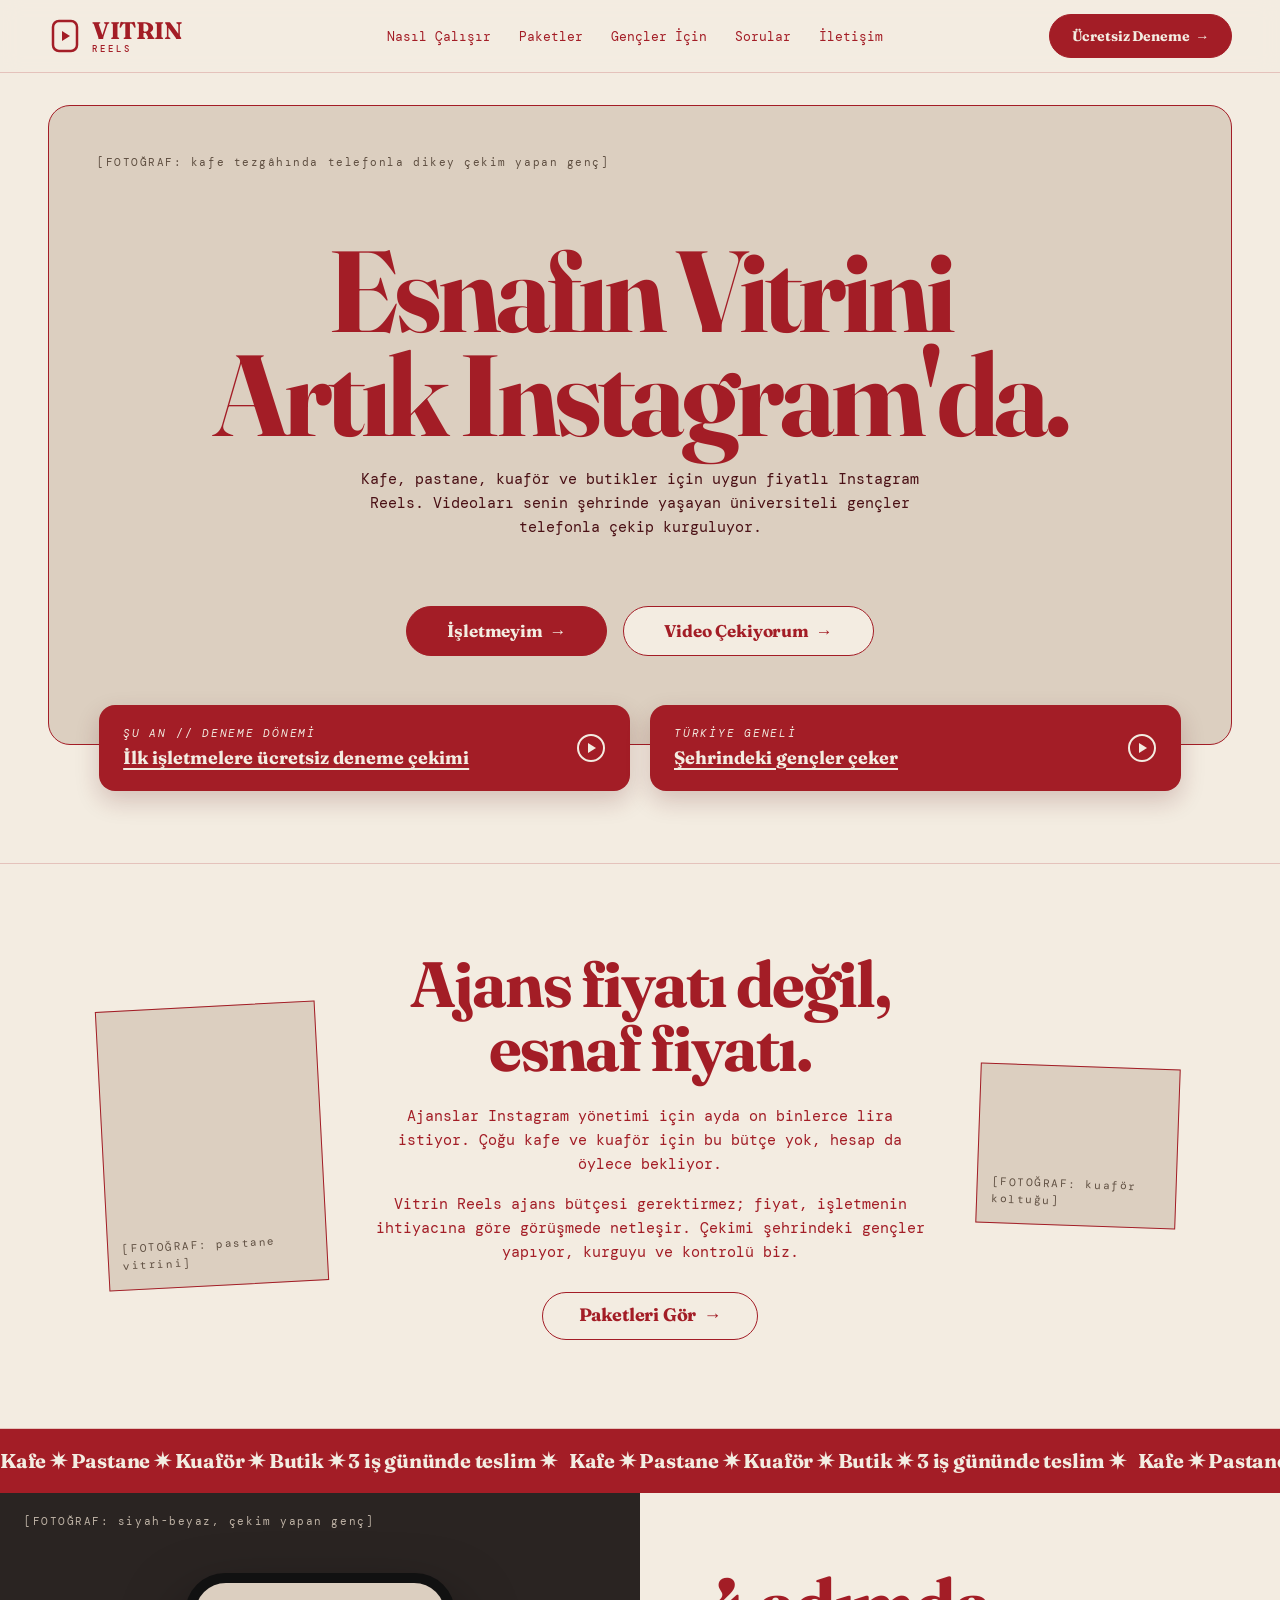
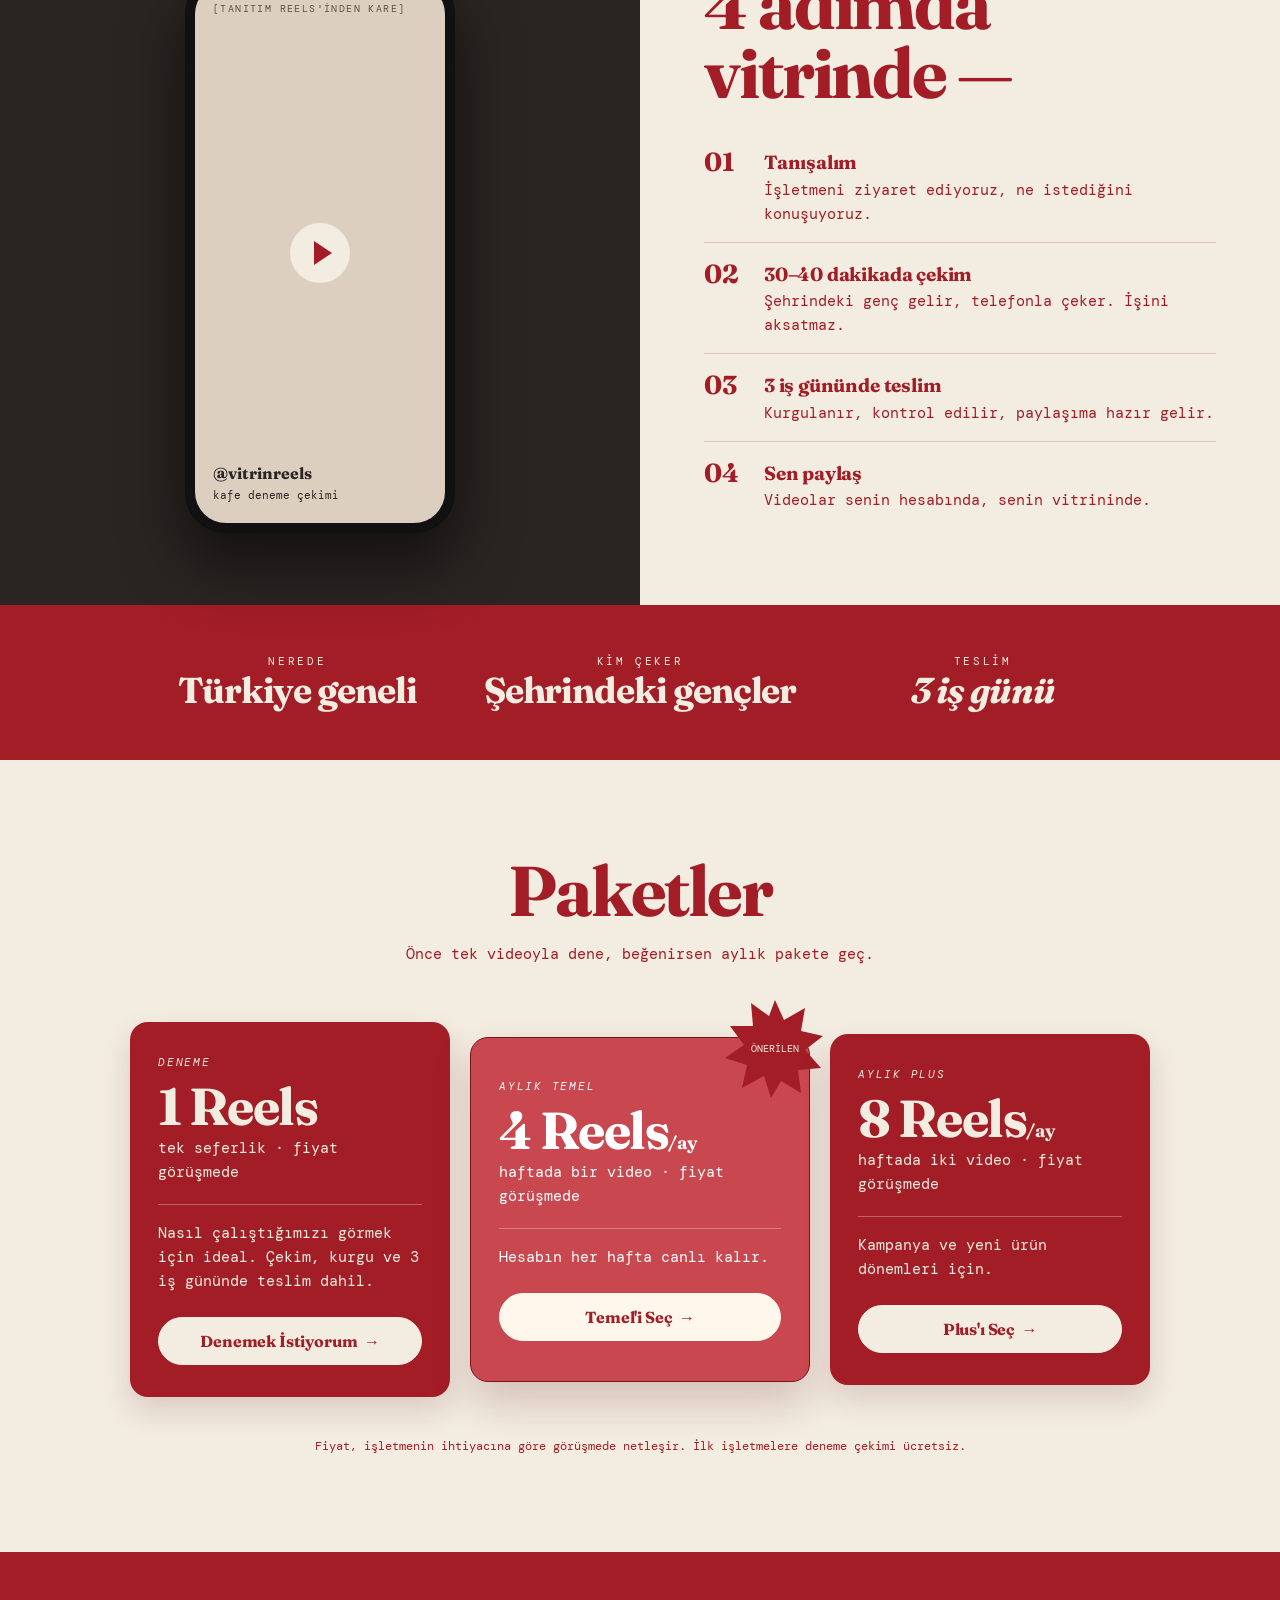
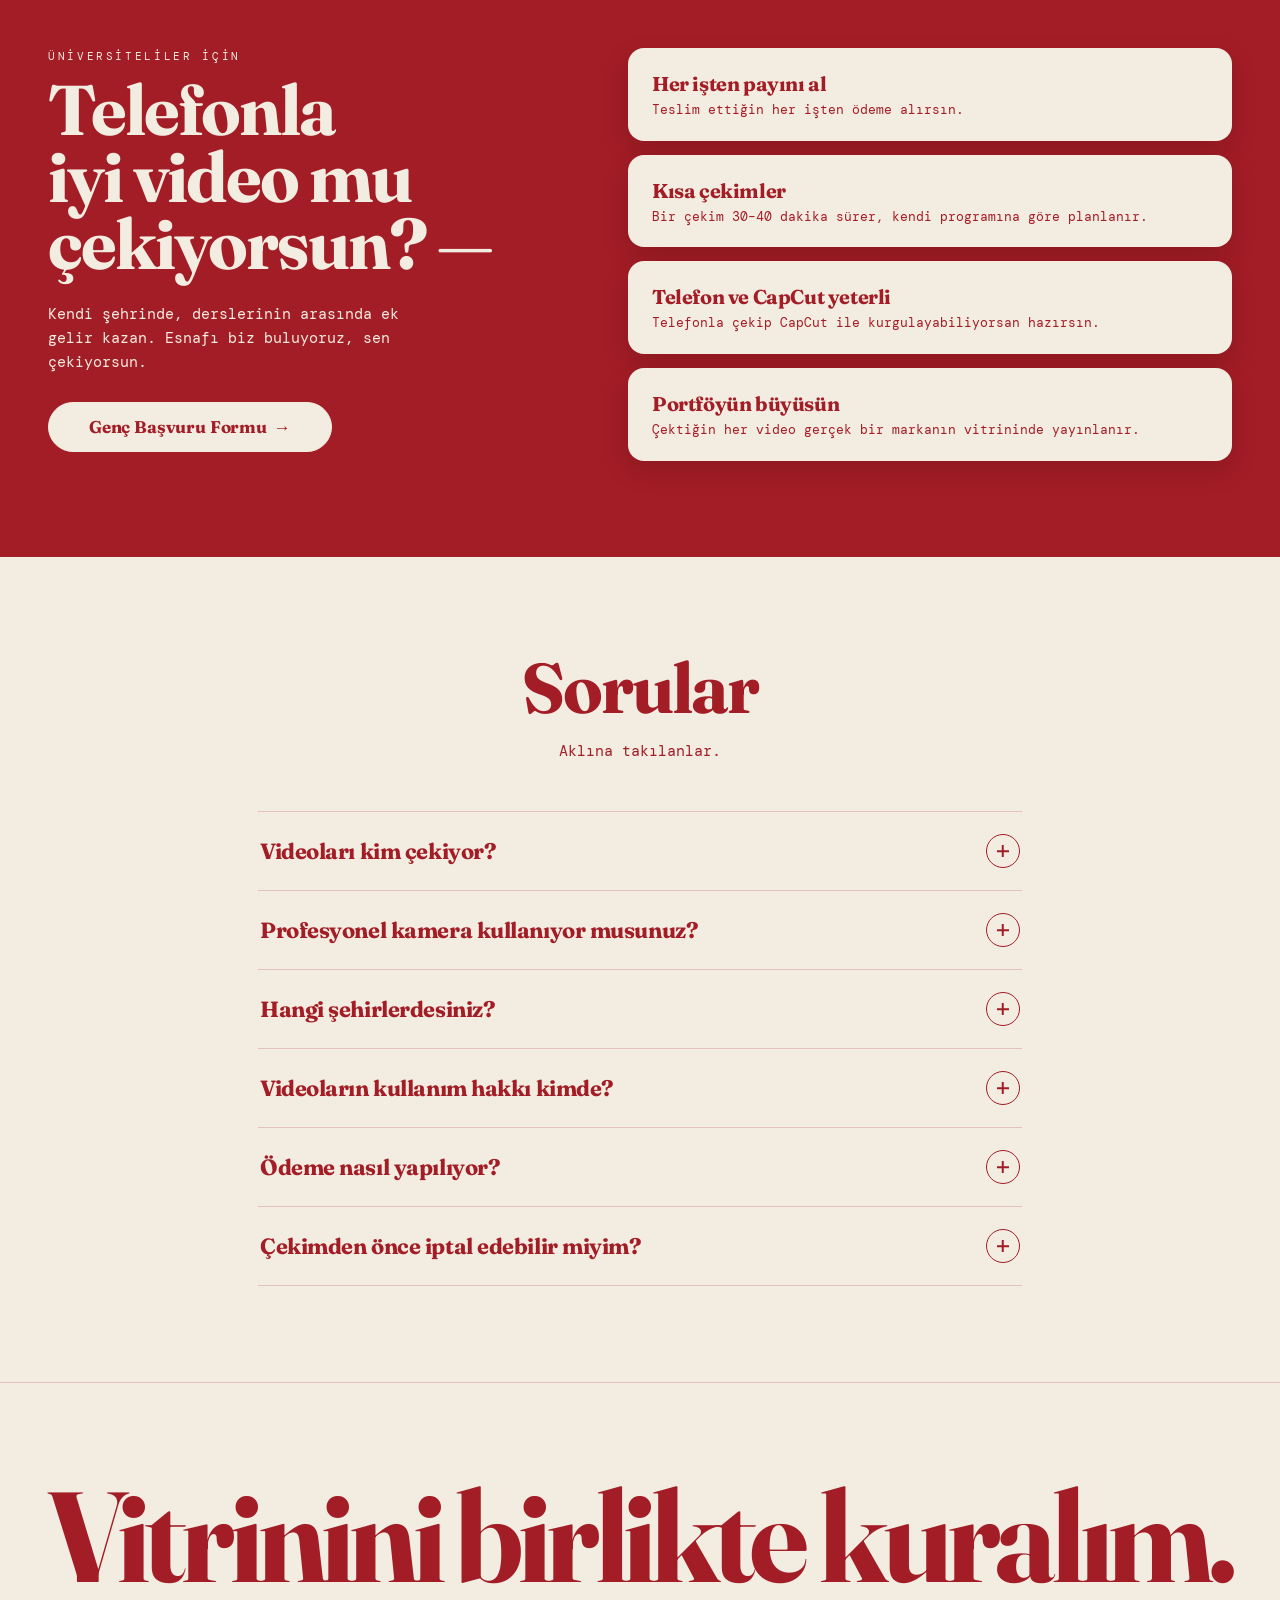
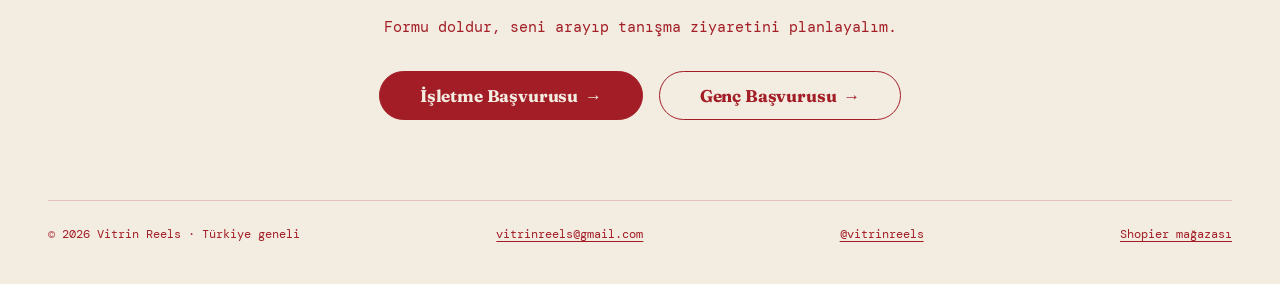
==== commit e7ac09c8: "Ajans fiyatını genelleştir, Shopier linki ekle, fatura ibaresini kaldır Co-Authored-By: Claude Opus " ====
--- a/index.html
+++ b/index.html
@@ -99,7 +99,7 @@
         <div class="ph ph-tilt reveal"><p class="ph-label">[FOTOĞRAF: pastane vitrini]</p></div>
         <div class="problem-copy reveal">
           <h2 id="problem-title">Ajans fiyatı değil, esnaf fiyatı.</h2>
-          <p>Ajanslar Instagram yönetimi için ayda 10–30 bin TL istiyor. Çoğu kafe ve kuaför için bu bütçe yok, hesap da öylece bekliyor.</p>
+          <p>Ajanslar Instagram yönetimi için ayda on binlerce lira istiyor. Çoğu kafe ve kuaför için bu bütçe yok, hesap da öylece bekliyor.</p>
           <p>Vitrin Reels ajans bütçesi gerektirmez; fiyat, işletmenin ihtiyacına göre görüşmede netleşir. Çekimi şehrindeki gençler yapıyor, kurguyu ve kontrolü biz.</p>
           <a class="btn btn-outline" href="#paketler">Paketleri Gör <span aria-hidden="true">→</span></a>
         </div>
@@ -226,7 +226,7 @@
         </div>
         <div class="acc-item">
           <h3><button class="acc-trigger" type="button" aria-expanded="false" aria-controls="faq-5" id="faq-5-btn">Ödeme nasıl yapılıyor?<span class="acc-icon" aria-hidden="true"></span></button></h3>
-          <div class="acc-panel" id="faq-5" role="region" aria-labelledby="faq-5-btn"><div class="acc-inner"><p>Kartla Shopier üzerinden ya da havale/EFT ile ödeyebilirsin. Ödemeler faturalıdır.</p></div></div>
+          <div class="acc-panel" id="faq-5" role="region" aria-labelledby="faq-5-btn"><div class="acc-inner"><p>Kartla Shopier üzerinden ya da havale/EFT ile ödeyebilirsin.</p></div></div>
         </div>
         <div class="acc-item">
           <h3><button class="acc-trigger" type="button" aria-expanded="false" aria-controls="faq-6" id="faq-6-btn">Çekimden önce iptal edebilir miyim?<span class="acc-icon" aria-hidden="true"></span></button></h3>
@@ -249,6 +249,7 @@
       <span>© 2026 Vitrin Reels · Türkiye geneli</span>
       <a href="mailto:vitrinreels@gmail.com">vitrinreels@gmail.com</a>
       <a href="https://instagram.com/vitrinreels" target="_blank" rel="noopener">@vitrinreels<span class="sr-only"> Instagram (yeni sekmede açılır)</span></a>
+      <a href="https://www.shopier.com/Hayalindekiyasamarzusu" target="_blank" rel="noopener">Shopier mağazası<span class="sr-only"> (yeni sekmede açılır)</span></a>
     </div>
   </footer>
 
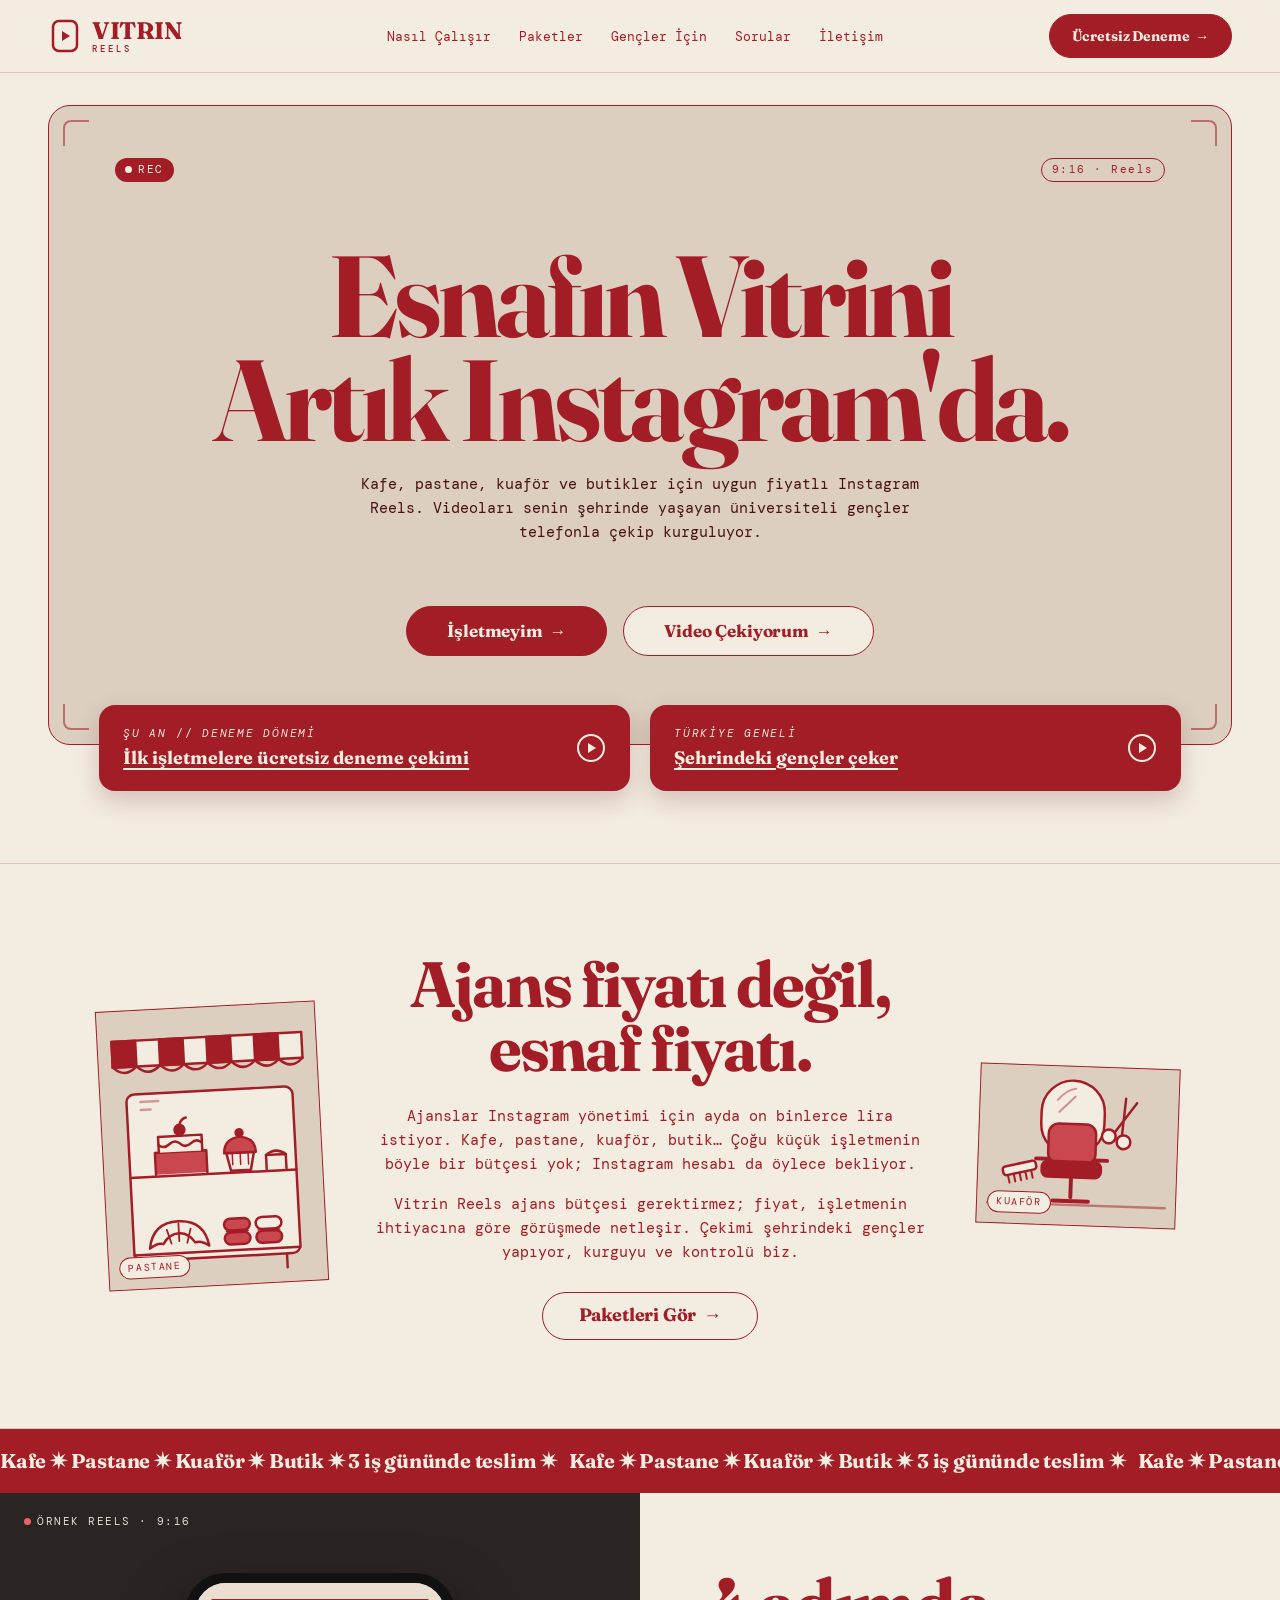
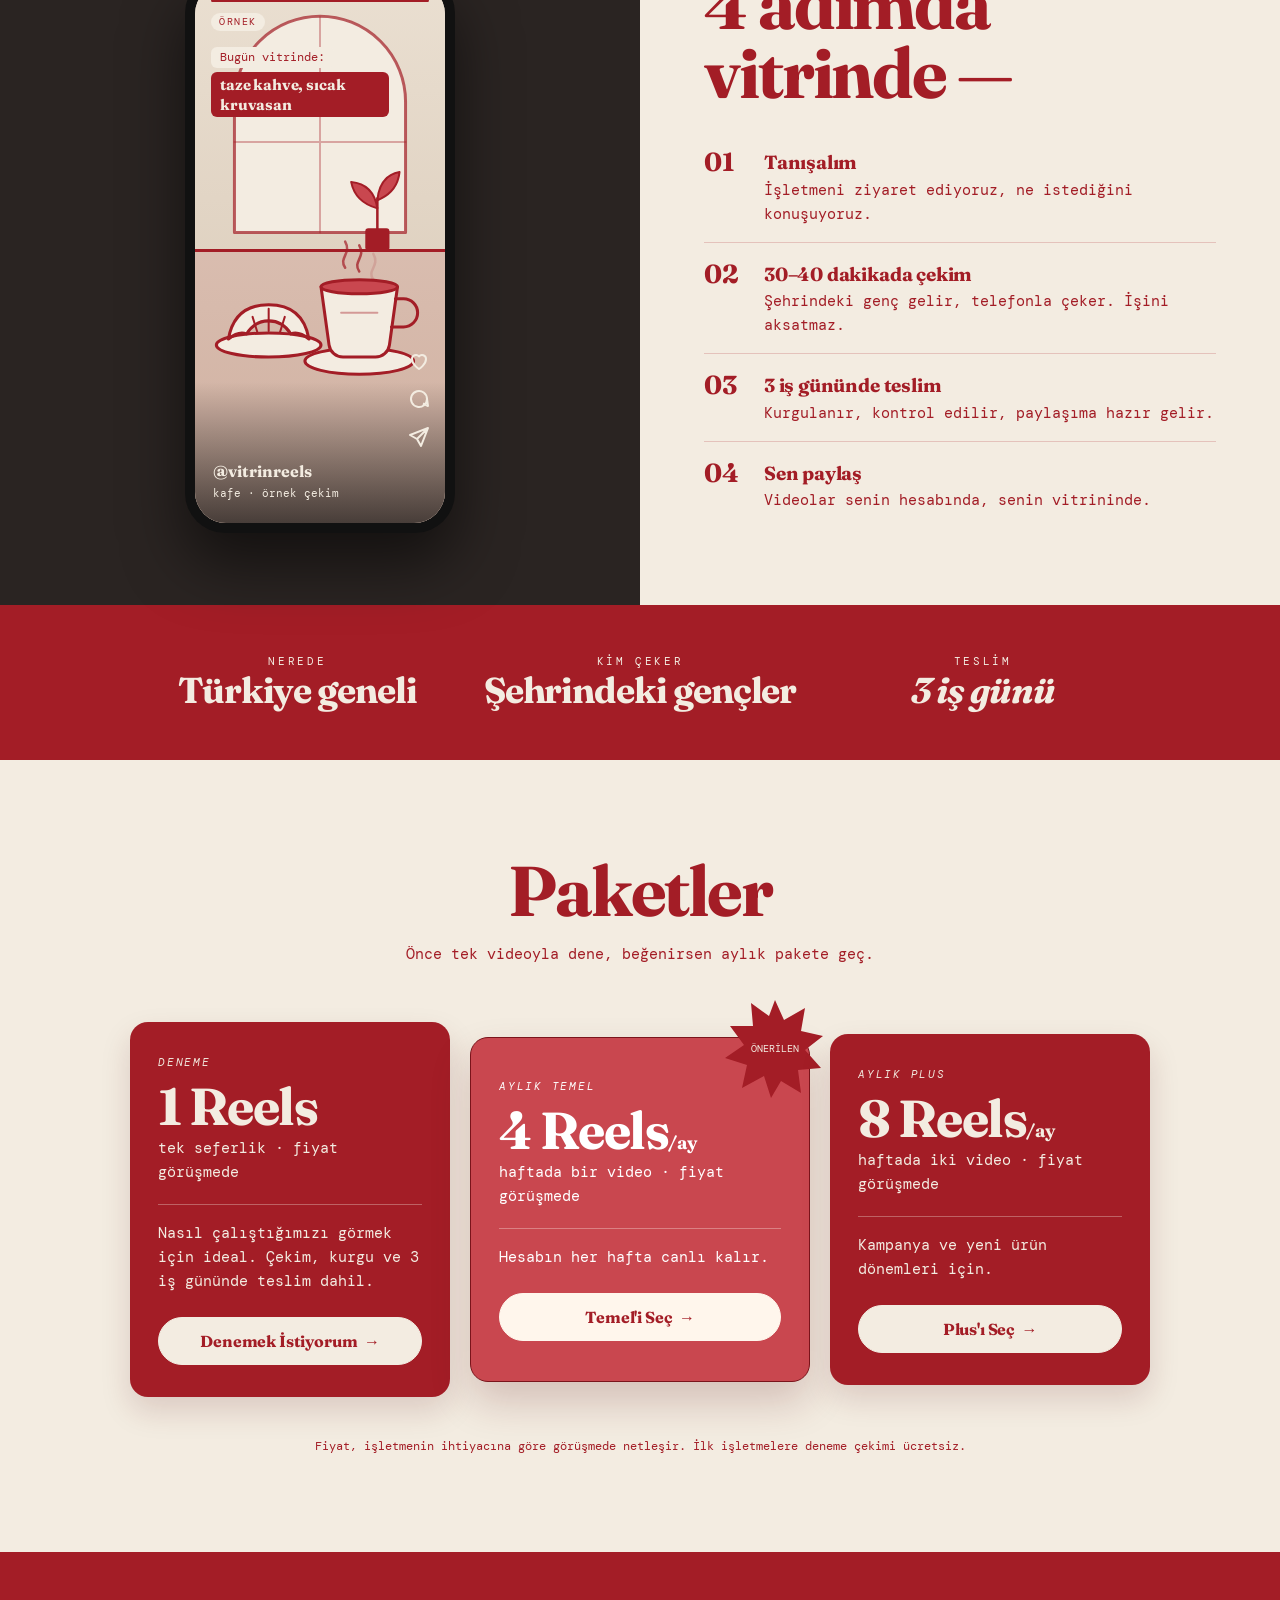
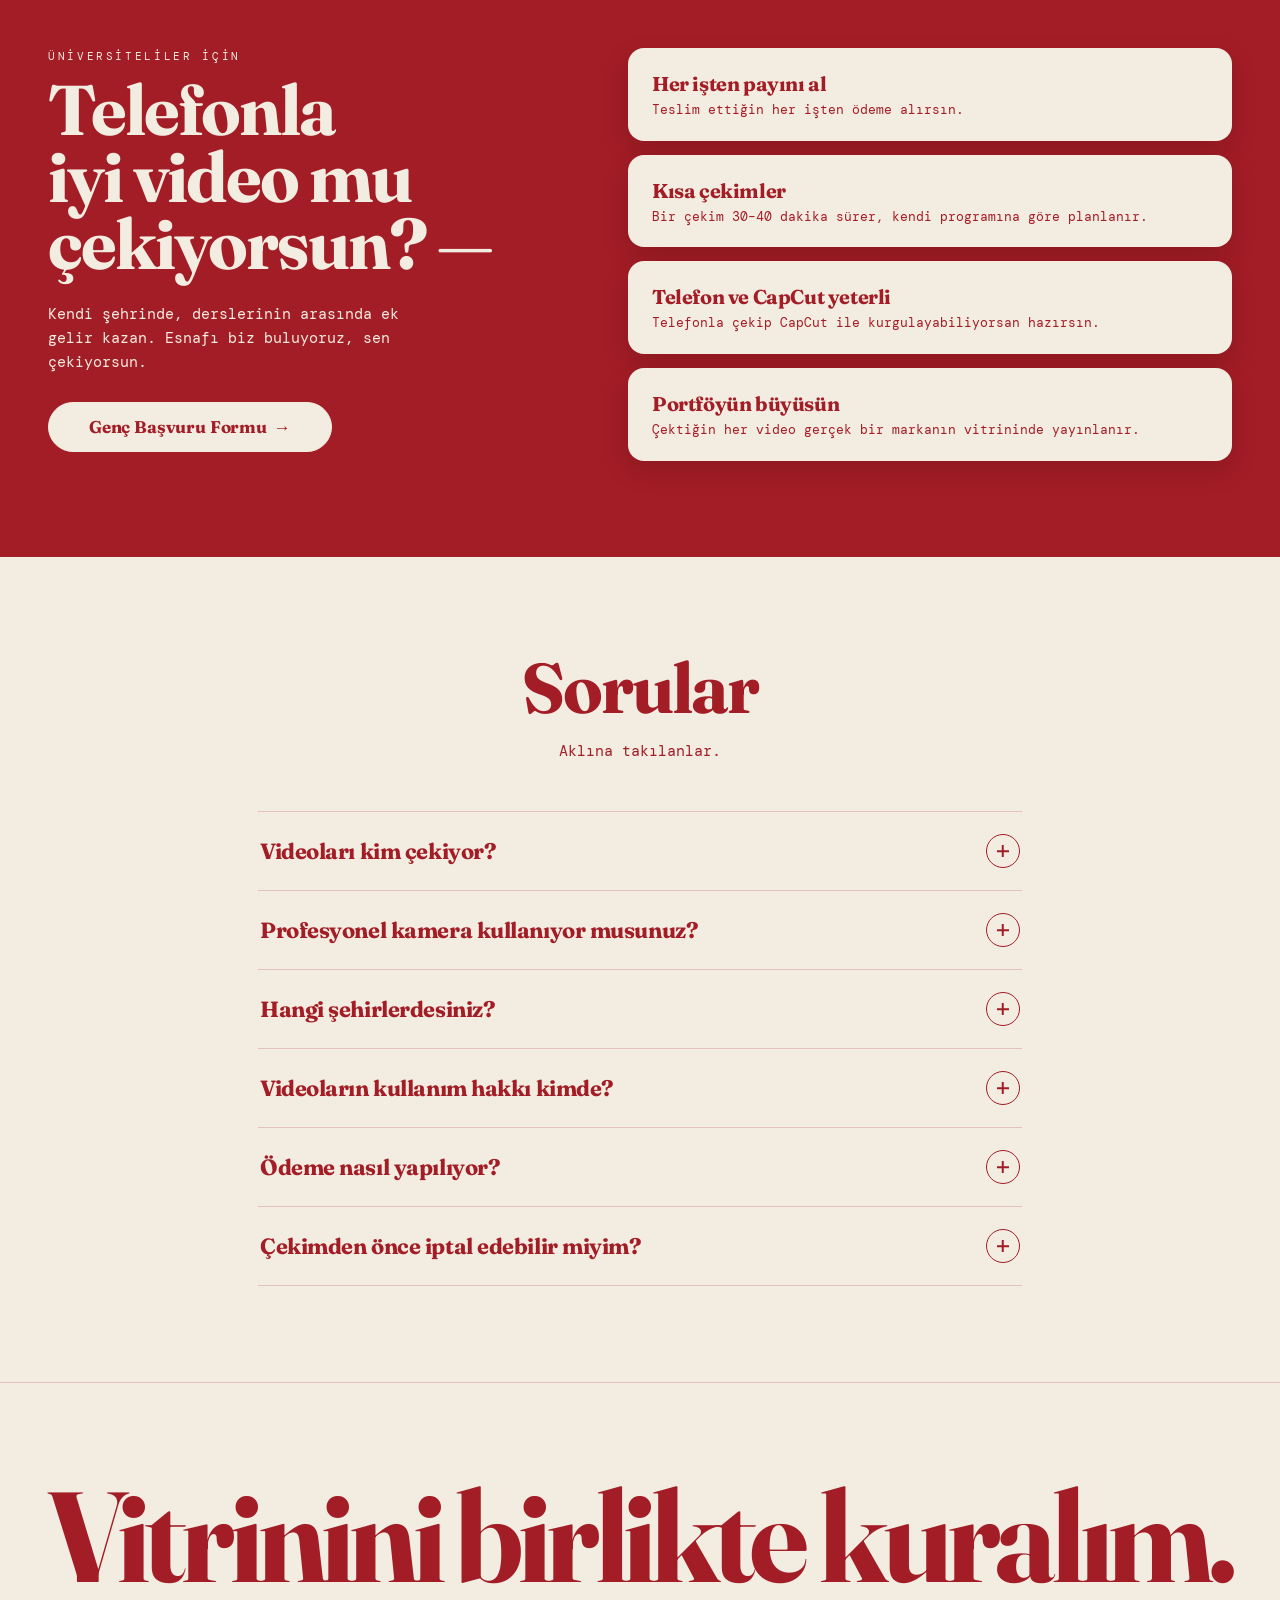
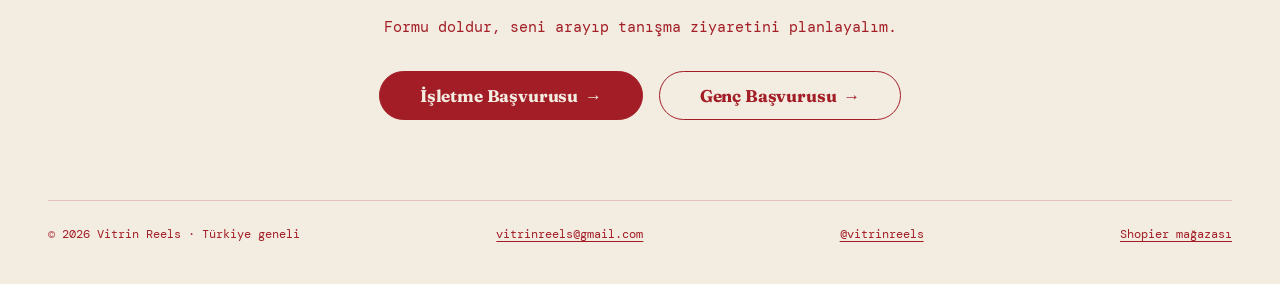
==== commit 960545d2: "Yer tutucu yazıları çizimlerle değiştir, örnek Reels ekranı ekle, metni genelleştir Co-Authored-By: " ====
--- a/index.html
+++ b/index.html
@@ -63,7 +63,12 @@
     <!-- ============ GİRİŞ ============ -->
     <section class="hero wrap" aria-labelledby="hero-title">
       <div class="hero-frame">
-        <p class="ph-label">[FOTOĞRAF: kafe tezgâhında telefonla dikey çekim yapan genç]</p>
+        <div class="vf-top" aria-hidden="true">
+          <span class="vf-rec"><span class="rec-dot"></span>REC</span>
+          <span class="vf-tag">9:16 · Reels</span>
+        </div>
+        <span class="vf-corner tl" aria-hidden="true"></span><span class="vf-corner tr" aria-hidden="true"></span>
+        <span class="vf-corner bl" aria-hidden="true"></span><span class="vf-corner br" aria-hidden="true"></span>
         <div class="hero-copy">
           <h1 id="hero-title">Esnafın Vitrini Artık Instagram'da.</h1>
           <p>Kafe, pastane, kuaför ve butikler için uygun fiyatlı Instagram Reels. Videoları senin şehrinde yaşayan üniversiteli gençler telefonla çekip kurguluyor.</p>
@@ -96,14 +101,14 @@
     <!-- ============ SORUN ============ -->
     <section class="problem" aria-labelledby="problem-title">
       <div class="wrap problem-inner">
-        <div class="ph ph-tilt reveal"><p class="ph-label">[FOTOĞRAF: pastane vitrini]</p></div>
+        <figure class="ph ph-tilt reveal"><img src="assets/illus-pastane.svg" alt="Pastane vitrini çizimi: tente, pastalar ve kruvasanlar" width="220" height="280" loading="lazy"><figcaption>Pastane</figcaption></figure>
         <div class="problem-copy reveal">
           <h2 id="problem-title">Ajans fiyatı değil, esnaf fiyatı.</h2>
-          <p>Ajanslar Instagram yönetimi için ayda on binlerce lira istiyor. Çoğu kafe ve kuaför için bu bütçe yok, hesap da öylece bekliyor.</p>
+          <p>Ajanslar Instagram yönetimi için ayda on binlerce lira istiyor. Kafe, pastane, kuaför, butik… Çoğu küçük işletmenin böyle bir bütçesi yok; Instagram hesabı da öylece bekliyor.</p>
           <p>Vitrin Reels ajans bütçesi gerektirmez; fiyat, işletmenin ihtiyacına göre görüşmede netleşir. Çekimi şehrindeki gençler yapıyor, kurguyu ve kontrolü biz.</p>
           <a class="btn btn-outline" href="#paketler">Paketleri Gör <span aria-hidden="true">→</span></a>
         </div>
-        <div class="ph ph-small reveal"><p class="ph-label">[FOTOĞRAF: kuaför koltuğu]</p></div>
+        <figure class="ph ph-small reveal"><img src="assets/illus-kuafor.svg" alt="Kuaför çizimi: ayna, koltuk, makas ve tarak" width="200" height="160" loading="lazy"><figcaption>Kuaför</figcaption></figure>
       </div>
     </section>
 
@@ -121,13 +126,20 @@
     <!-- ============ NASIL ÇALIŞIR ============ -->
     <section class="how" id="nasil-calisir" aria-labelledby="how-title">
       <div class="how-visual">
-        <p class="ph-label ph-label-dark">[FOTOĞRAF: siyah-beyaz, çekim yapan genç]</p>
-        <div class="phone">
-          <div class="phone-screen">
-            <p class="ph-label">[TANITIM REELS'İNDEN KARE]</p>
-            <svg class="phone-play" aria-hidden="true" width="64" height="64" viewBox="0 0 64 64"><circle cx="32" cy="32" r="30" fill="#F3ECE1"/><path d="M26 20l18 12-18 12z" fill="#A31D26"/></svg>
+        <p class="how-tag" aria-hidden="true"><span class="rec-dot"></span>Örnek Reels · 9:16</p>
+        <div class="phone" role="img" aria-label="Örnek bir kafe Reels'i: masada kahve ve kruvasan">
+          <div class="phone-screen" aria-hidden="true">
+            <img class="phone-scene" src="assets/reels-kafe.svg" alt="" width="250" height="540">
+            <span class="reel-progress"><i></i></span>
+            <span class="reel-sample">Örnek</span>
+            <span class="reel-caption"><span>Bugün vitrinde:</span><strong>taze kahve, sıcak kruvasan</strong></span>
+            <span class="reel-icons">
+              <svg width="24" height="24" viewBox="0 0 24 24" fill="none" stroke="currentColor" stroke-width="2" stroke-linejoin="round"><path d="M12 20s-7-4.4-7-10a4 4 0 0 1 7-2.6A4 4 0 0 1 19 10c0 5.6-7 10-7 10z"/></svg>
+              <svg width="24" height="24" viewBox="0 0 24 24" fill="none" stroke="currentColor" stroke-width="2" stroke-linejoin="round"><path d="M20 12a8 8 0 1 1-3.3-6.5A8 8 0 0 1 20 12zM20 12l1 7-5-2.5"/></svg>
+              <svg width="24" height="24" viewBox="0 0 24 24" fill="none" stroke="currentColor" stroke-width="2" stroke-linejoin="round"><path d="M21 3L10 14M21 3l-7 18-4-7-7-4z"/></svg>
+            </span>
             <p class="phone-handle">@vitrinreels</p>
-            <p class="phone-sub">kafe deneme çekimi</p>
+            <p class="phone-sub">kafe · örnek çekim</p>
           </div>
         </div>
       </div>
--- a/styles.css
+++ b/styles.css
@@ -94,13 +94,22 @@
   .btn-row .btn { width: 100%; }
 }
 
-/* ---------- Yer tutucular ---------- */
-.ph-label { font-size: 11px; letter-spacing: .14em; color: var(--ph-text); }
-.ph-label-dark { color: #BFB3A6; }
-.ph {
-  background: var(--beige); border: 1.5px solid var(--red);
-  display: flex; align-items: flex-end; padding: 14px;
-}
+/* ---------- Çizim kartları ---------- */
+.ph { margin: 0; position: relative; background: var(--beige); border: 1.5px solid var(--red); overflow: hidden; }
+.ph img { display: block; width: 100%; height: 100%; object-fit: cover; }
+.ph figcaption {
+  position: absolute; left: 10px; bottom: 10px;
+  background: var(--cream); color: var(--red); border: 1px solid var(--red);
+  font-size: 10px; letter-spacing: .16em; text-transform: uppercase; padding: 2px 8px; border-radius: 999px;
+}
+
+/* Kayıt etiketi */
+.rec-dot {
+  display: inline-block; width: 7px; height: 7px; border-radius: 50%;
+  background: currentColor; margin-right: 6px; vertical-align: 1px;
+  animation: blink 1.4s steps(1, end) infinite;
+}
+@keyframes blink { 0%, 60% { opacity: 1; } 61%, 100% { opacity: .25; } }
 
 /* ---------- Logo ---------- */
 .logo { display: inline-flex; align-items: center; gap: 10px; text-decoration: none; color: var(--red); }
@@ -168,6 +177,15 @@
   background: var(--beige); border: 1.5px solid var(--red); border-radius: 22px;
 }
 .hero-copy { text-align: center; }
+.vf-top { display: flex; justify-content: space-between; align-items: center; gap: 12px; font-size: 11px; letter-spacing: .14em; }
+.vf-rec { display: inline-flex; align-items: center; background: var(--red); color: var(--cream); padding: 3px 10px; border-radius: 999px; }
+.vf-tag { border: 1px solid var(--red); padding: 2px 10px; border-radius: 999px; }
+.vf-corner { position: absolute; width: 26px; height: 26px; border: 2px solid var(--red); opacity: .55; pointer-events: none; }
+.vf-corner.tl { top: 14px; left: 14px; border-right: 0; border-bottom: 0; border-top-left-radius: 8px; }
+.vf-corner.tr { top: 14px; right: 14px; border-left: 0; border-bottom: 0; border-top-right-radius: 8px; }
+.vf-corner.bl { bottom: 14px; left: 14px; border-right: 0; border-top: 0; border-bottom-left-radius: 8px; }
+.vf-corner.br { bottom: 14px; right: 14px; border-left: 0; border-top: 0; border-bottom-right-radius: 8px; }
+.hero-frame .vf-top { padding: 4px 18px 0; }
 .hero h1 {
   font-size: clamp(48px, 9vw, 132px); line-height: .9; letter-spacing: -0.035em;
   margin-bottom: 20px; text-wrap: balance;
@@ -232,7 +250,12 @@
   display: flex; align-items: center; justify-content: center;
   padding: 56px 24px 48px; background: var(--panel);
 }
-.how-visual > .ph-label { position: absolute; left: 24px; top: 20px; right: 24px; }
+.how-tag {
+  position: absolute; left: 24px; top: 20px;
+  display: inline-flex; align-items: center; color: #E6DCCF;
+  font-size: 11px; letter-spacing: .14em; text-transform: uppercase;
+}
+.how-tag .rec-dot { color: #E8636A; }
 .phone {
   width: 270px; height: 560px; max-width: 100%;
   padding: 10px; border-radius: 40px; background: #111;
@@ -241,12 +264,33 @@
 .phone-screen {
   position: relative; height: 100%; overflow: hidden;
   display: flex; flex-direction: column; justify-content: flex-end;
-  padding: 18px; border-radius: 31px; background: var(--beige);
-}
-.phone-screen > .ph-label { position: absolute; top: 18px; left: 18px; right: 18px; font-size: 10px; }
-.phone-play { position: absolute; top: 50%; left: 50%; transform: translate(-50%, -50%); }
-.phone-handle { font-family: var(--f-head); font-weight: 700; font-size: 16px; color: var(--panel); }
-.phone-sub { font-size: 11px; color: var(--panel); }
+  padding: 18px 18px 20px; border-radius: 31px; background: var(--beige);
+  color: var(--cream);
+}
+.phone-screen::after {
+  content: ""; position: absolute; inset: auto 0 0 0; height: 26%;
+  background: linear-gradient(transparent, rgba(42, 36, 34, .82));
+}
+.phone-scene { position: absolute; inset: 0; width: 100%; height: 100%; object-fit: cover; }
+.reel-progress { position: absolute; top: 16px; left: 16px; right: 16px; height: 3px; border-radius: 3px; background: rgba(163, 29, 38, .25); overflow: hidden; z-index: 1; }
+.reel-progress i { display: block; height: 100%; width: 100%; background: var(--red); transform-origin: left; animation: progress 8s linear infinite; }
+@keyframes progress { from { transform: scaleX(0); } to { transform: scaleX(1); } }
+.reel-sample {
+  position: absolute; top: 30px; left: 16px; z-index: 1;
+  font-size: 10px; letter-spacing: .16em; text-transform: uppercase;
+  background: var(--cream); color: var(--red); padding: 1px 8px; border-radius: 999px;
+}
+.reel-caption {
+  position: absolute; left: 16px; right: 56px; top: 64px; z-index: 1;
+  display: flex; flex-direction: column; align-items: flex-start; gap: 4px;
+}
+.reel-caption > * { padding: 3px 9px; border-radius: 6px; font-size: 12px; line-height: 1.3; }
+.reel-caption span { background: var(--cream); color: var(--red); }
+.reel-caption strong { background: var(--red); color: var(--cream); font-family: var(--f-head); font-weight: 700; font-size: 15px; letter-spacing: -0.01em; }
+.reel-icons { position: absolute; right: 14px; bottom: 74px; z-index: 2; display: flex; flex-direction: column; gap: 14px; }
+.phone-handle, .phone-sub { position: relative; z-index: 2; }
+.phone-handle { font-family: var(--f-head); font-weight: 700; font-size: 16px; }
+.phone-sub { font-size: 11px; }
 
 .how-copy {
   flex: 1 1 520px;
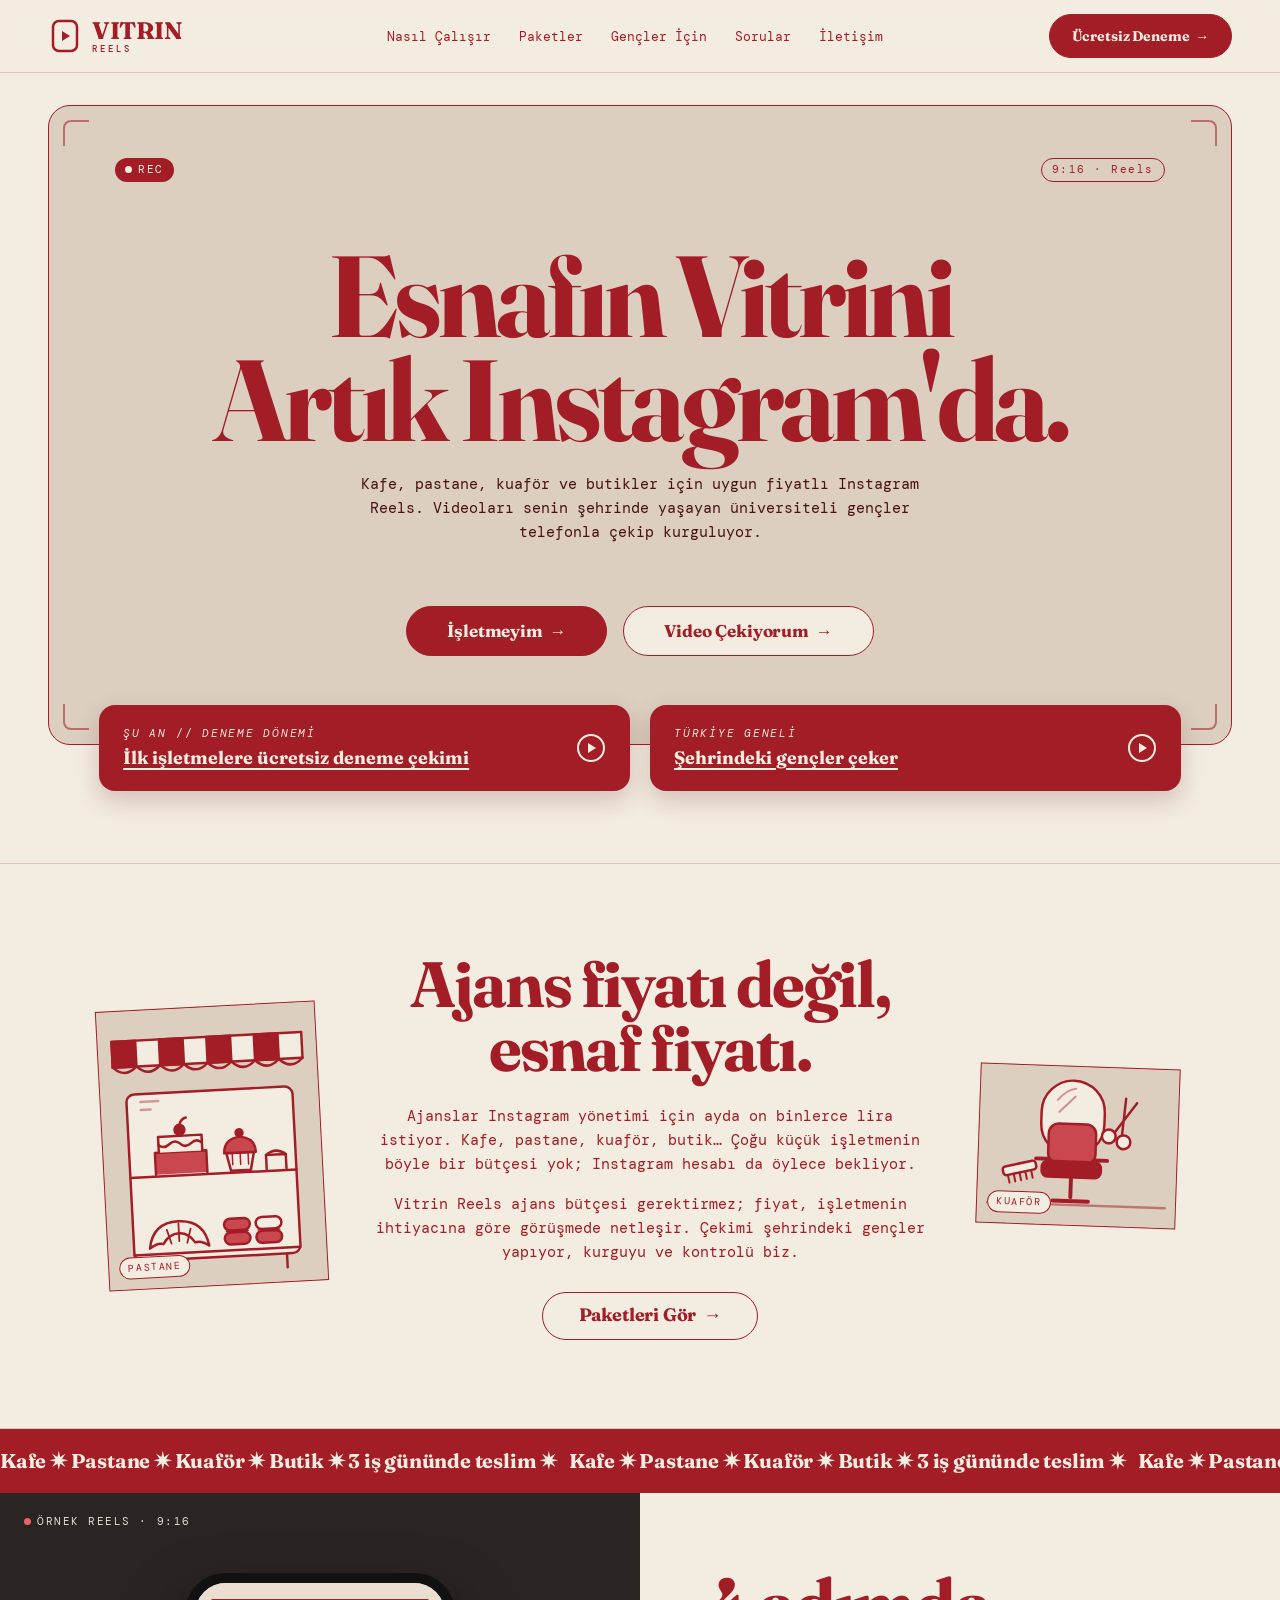
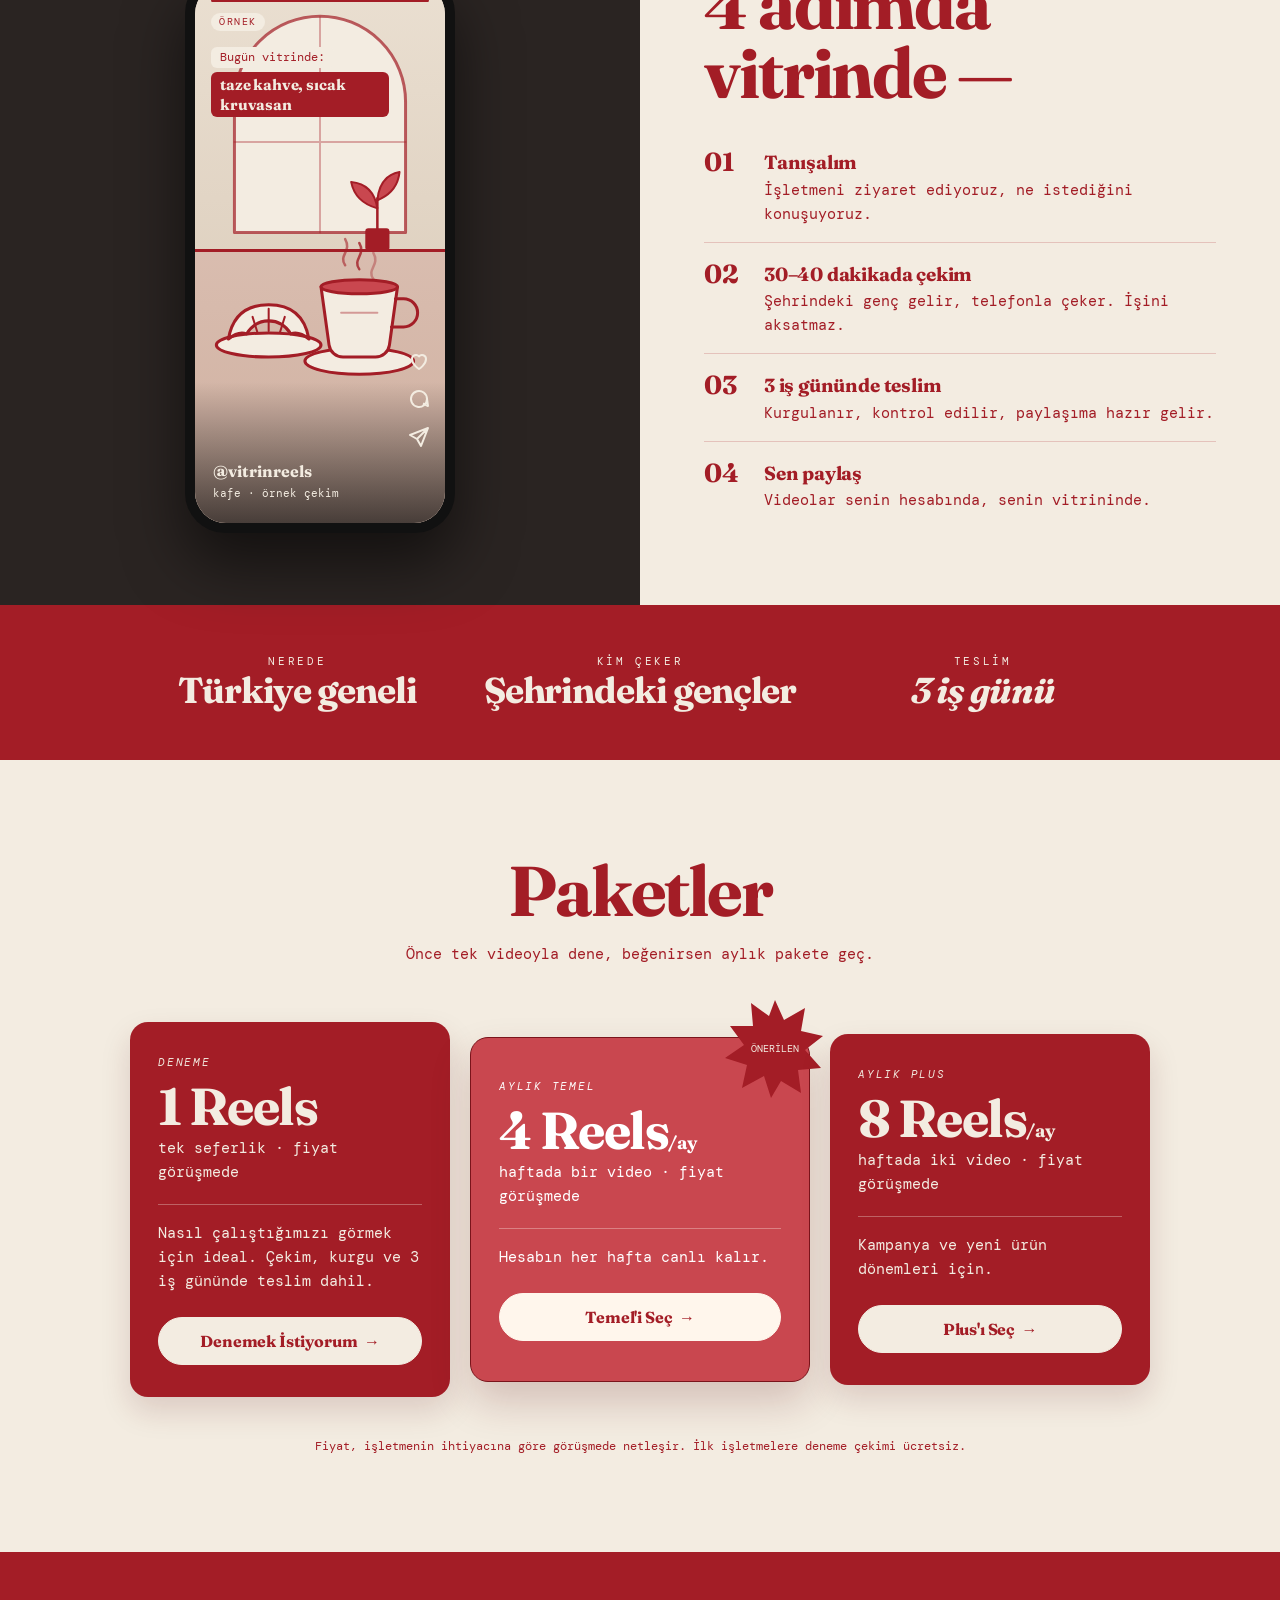
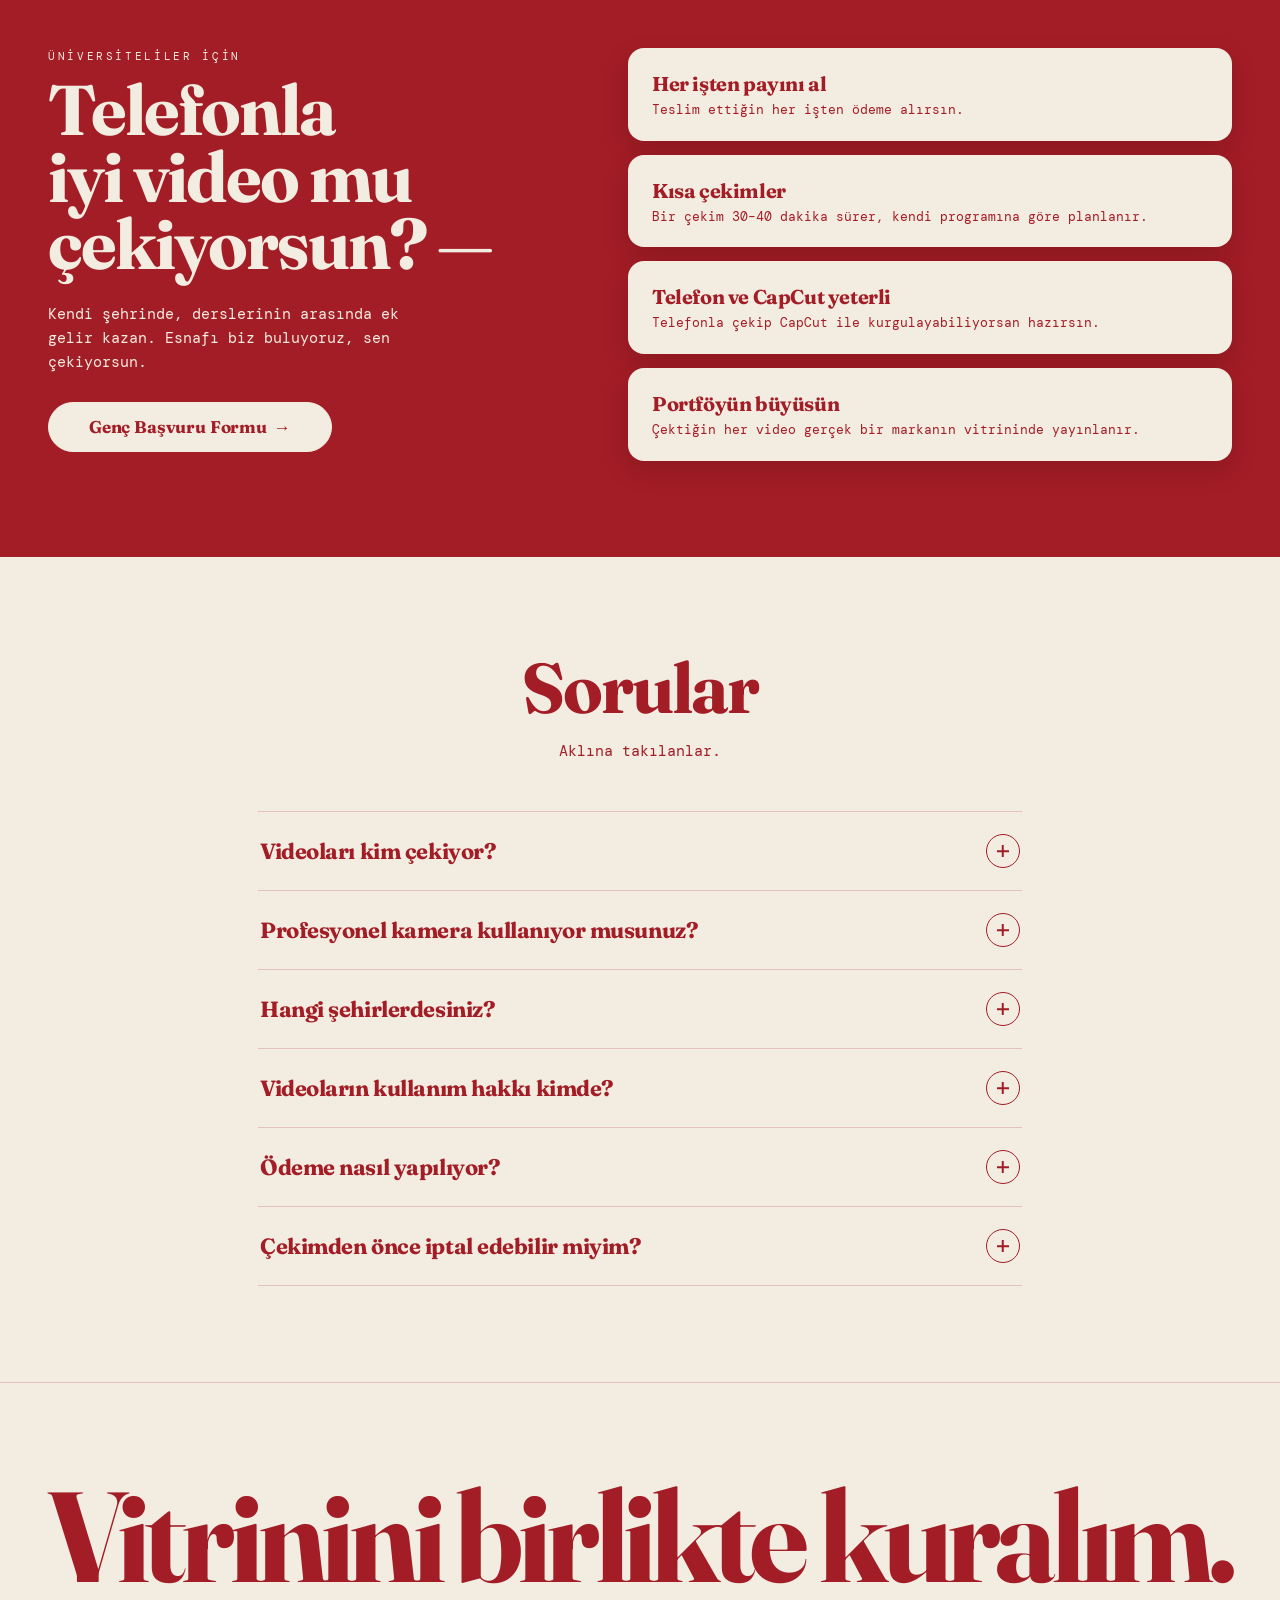
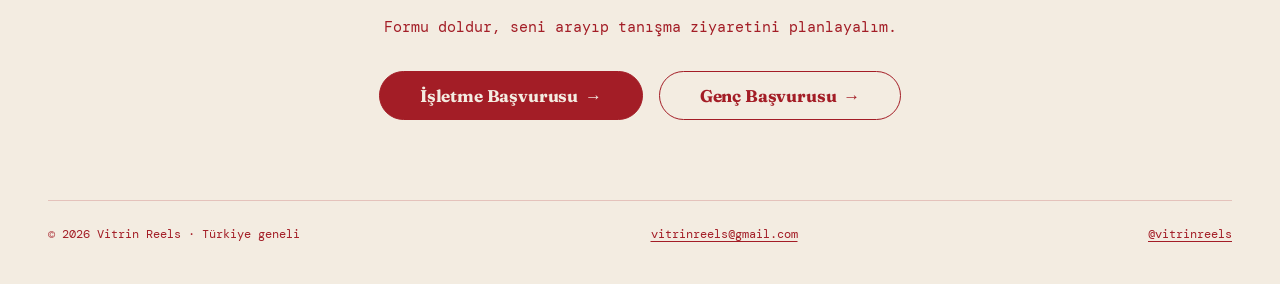
==== commit eddffb26: "Shopier dükkanı aktif olana kadar linki kaldır Co-Authored-By: Claude Opus 5.5 <noreply@anthropic.co" ====
--- a/index.html
+++ b/index.html
@@ -261,7 +261,7 @@
       <span>© 2026 Vitrin Reels · Türkiye geneli</span>
       <a href="mailto:vitrinreels@gmail.com">vitrinreels@gmail.com</a>
       <a href="https://instagram.com/vitrinreels" target="_blank" rel="noopener">@vitrinreels<span class="sr-only"> Instagram (yeni sekmede açılır)</span></a>
-      <a href="https://www.shopier.com/Hayalindekiyasamarzusu" target="_blank" rel="noopener">Shopier mağazası<span class="sr-only"> (yeni sekmede açılır)</span></a>
+      <!-- Shopier dükkanı aktif olunca buraya link eklenecek -->
     </div>
   </footer>
 
